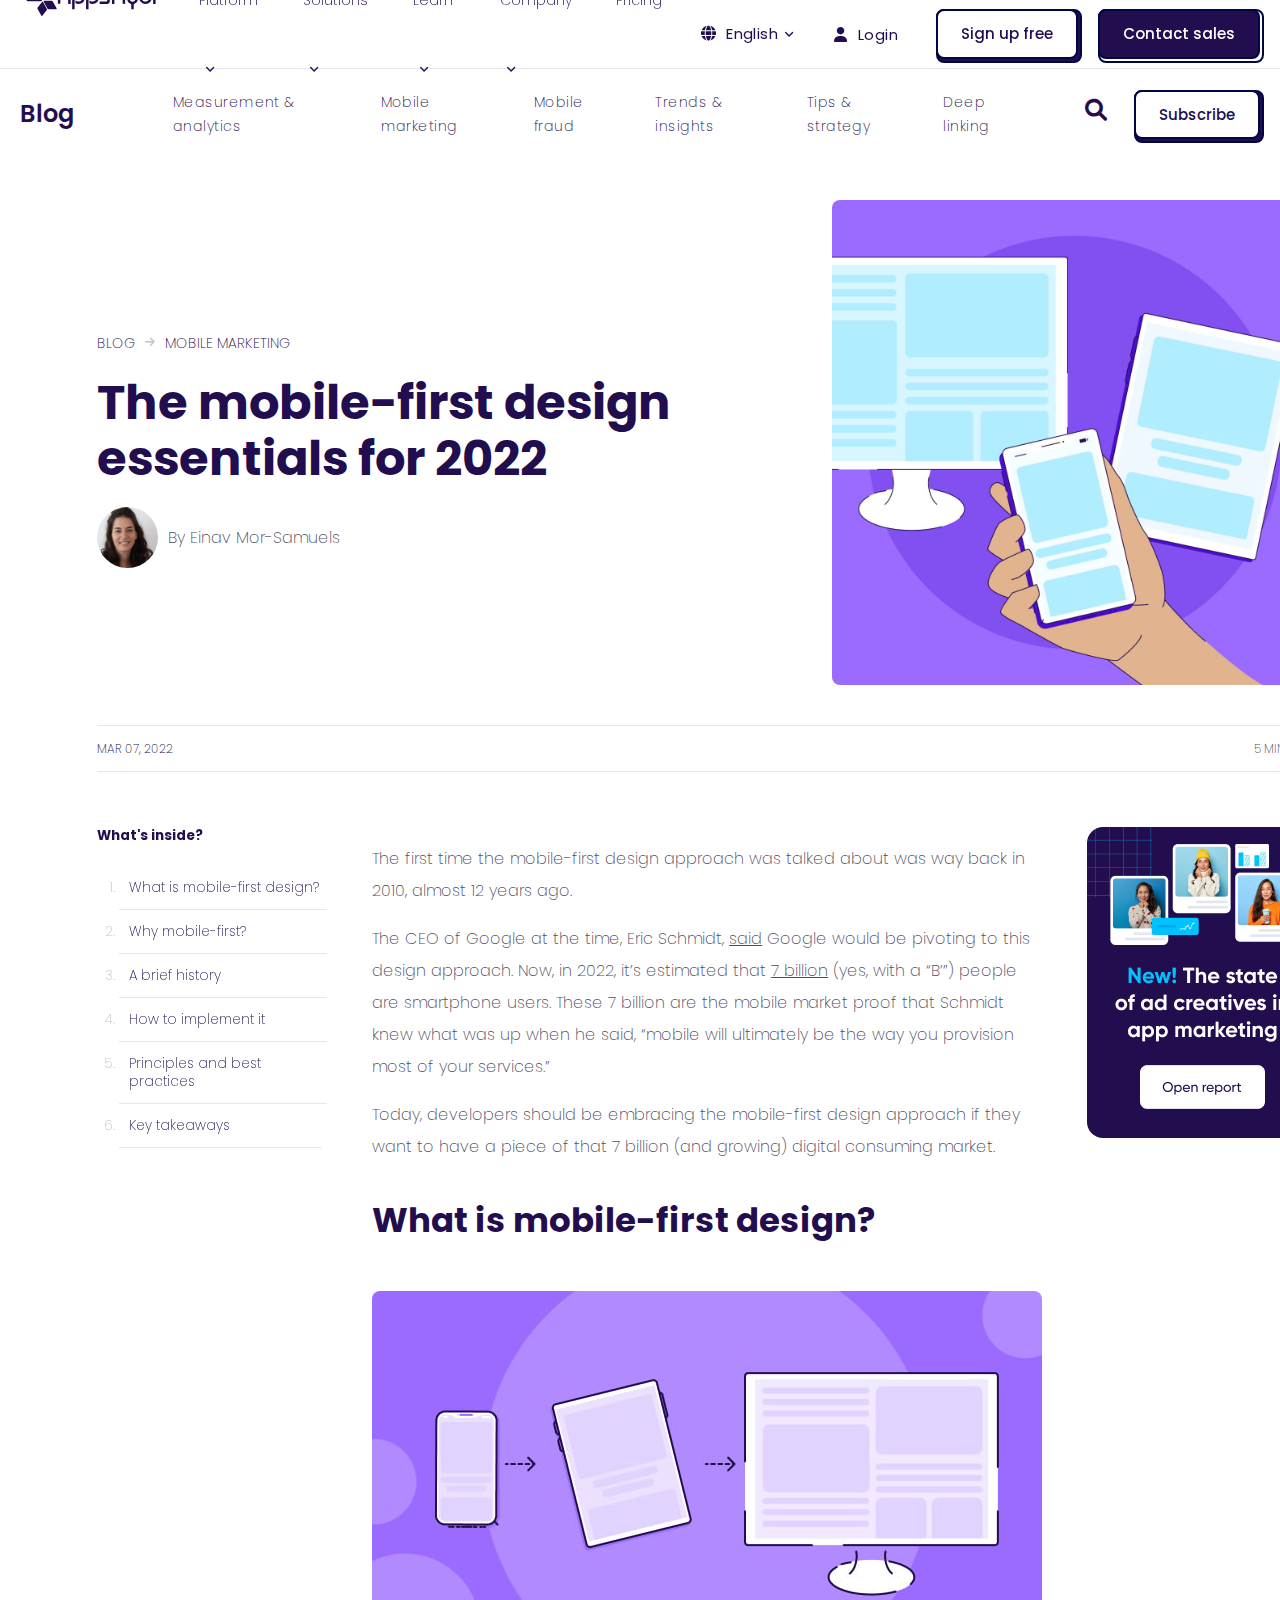
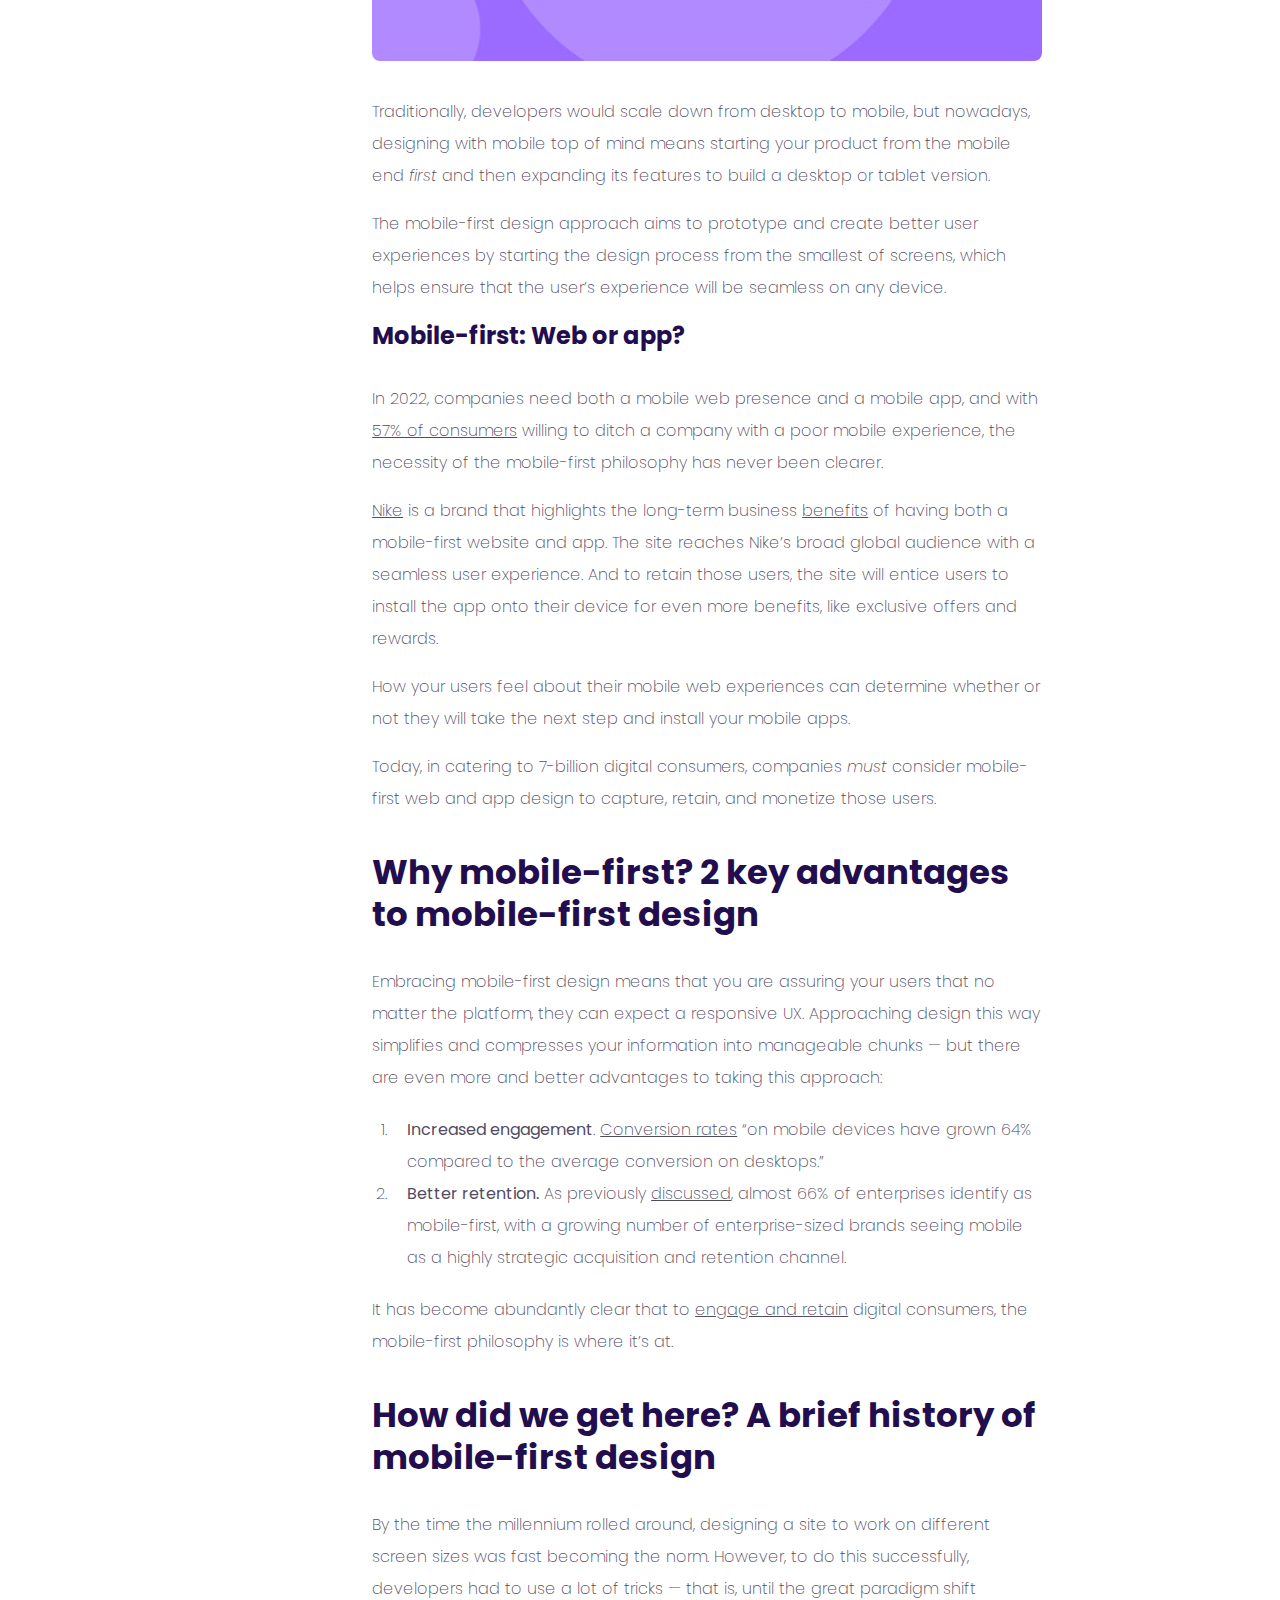
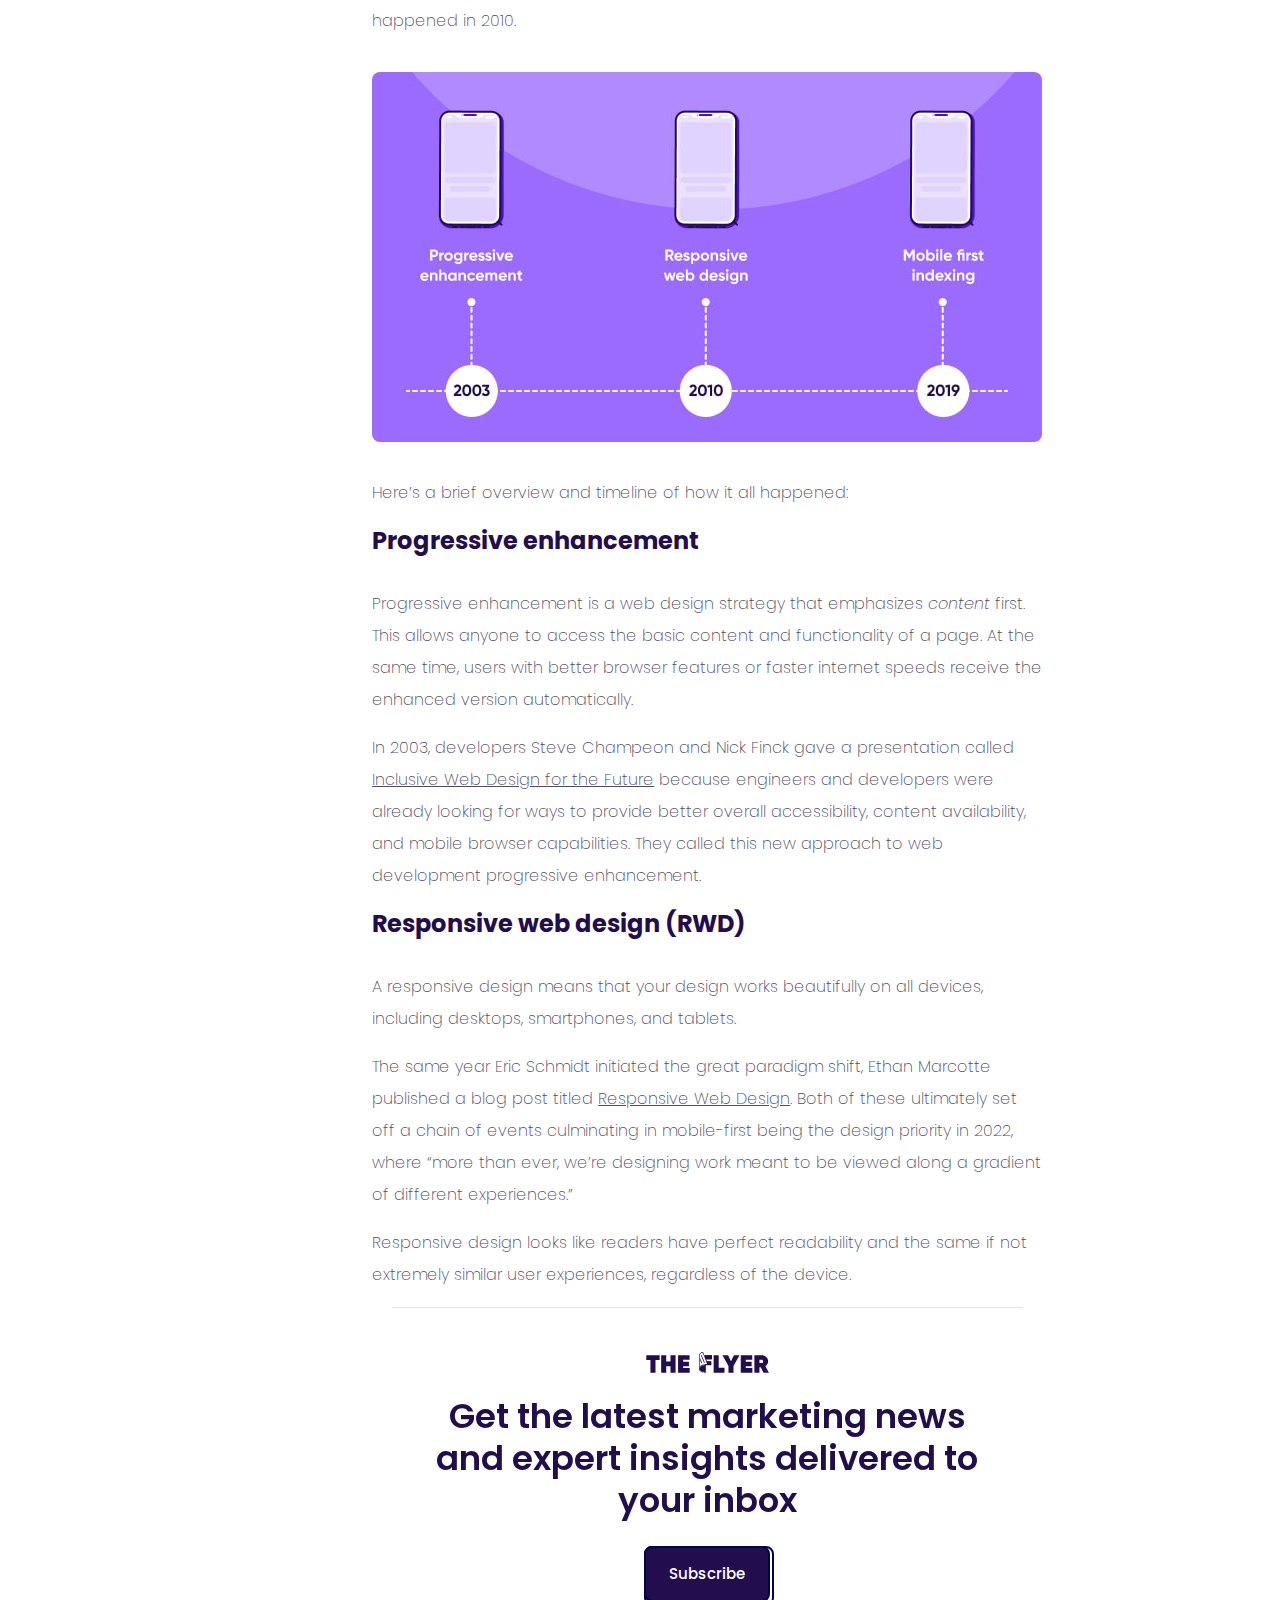
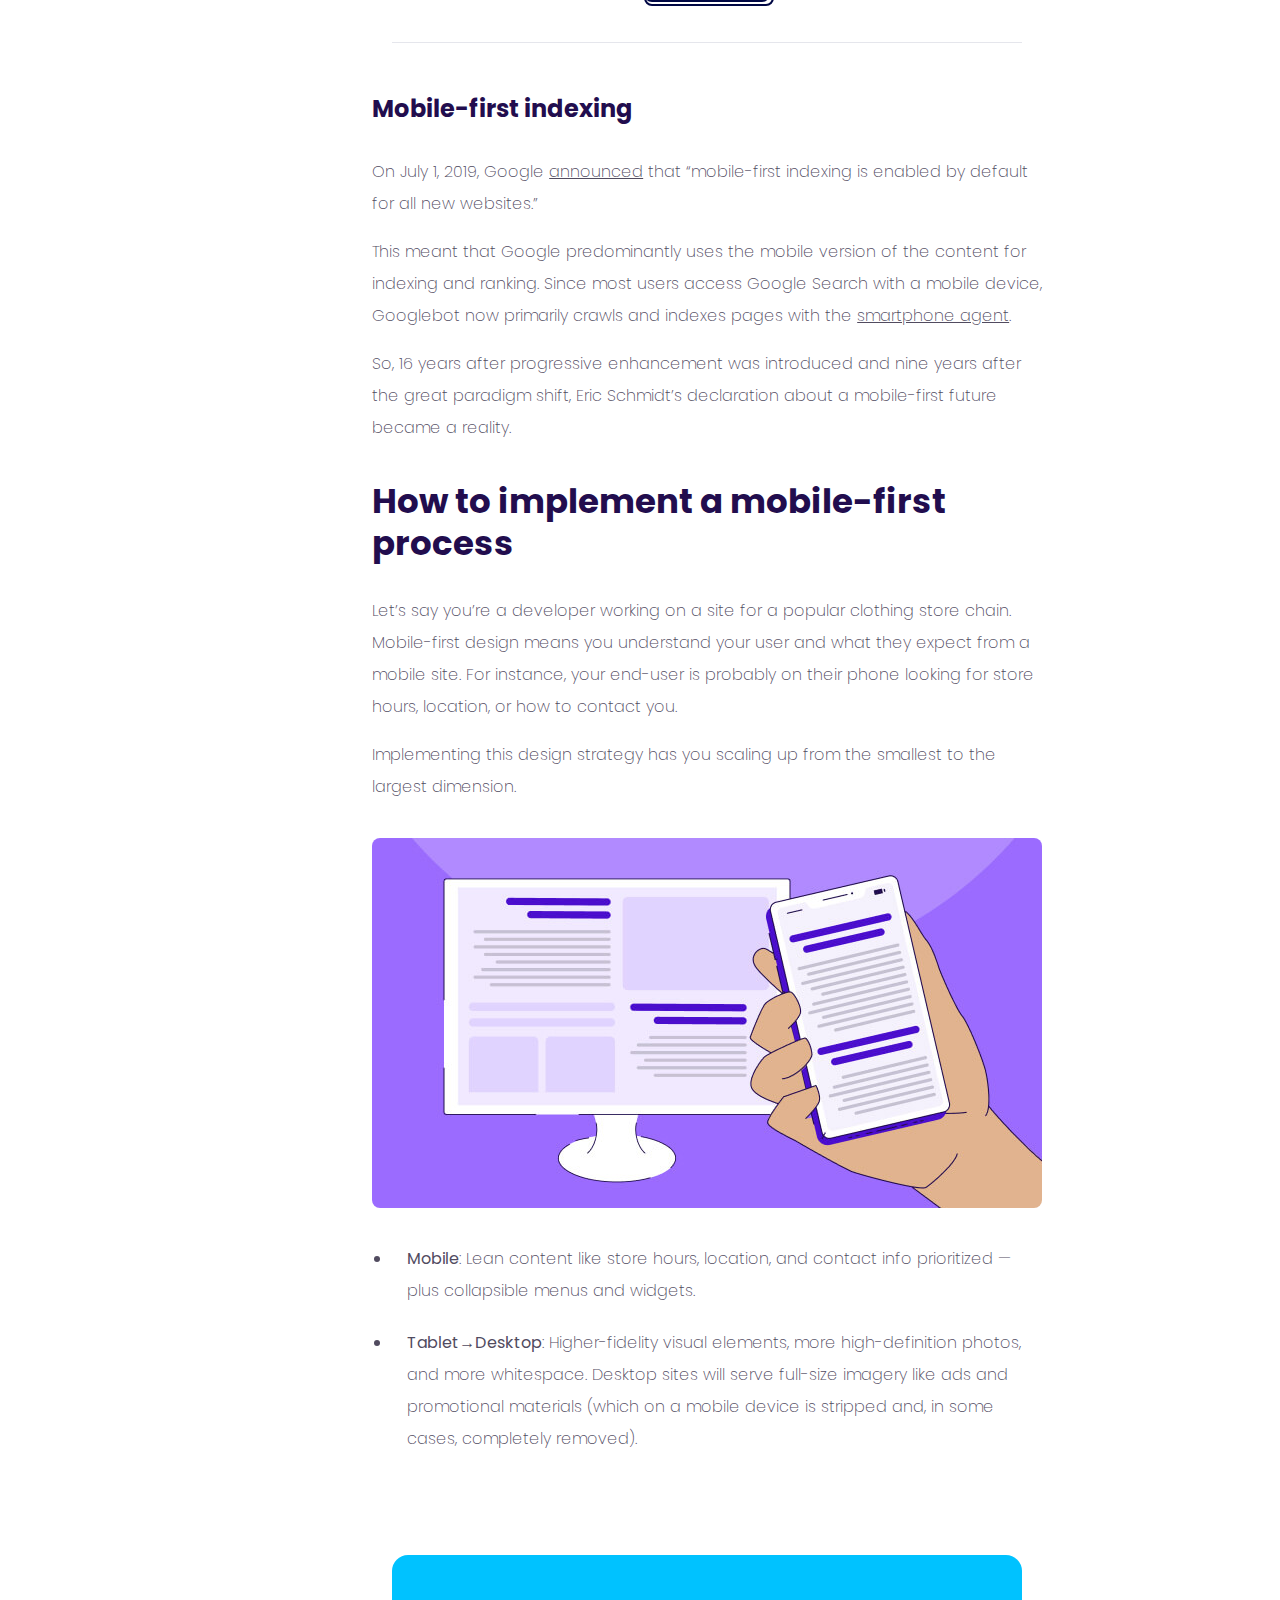
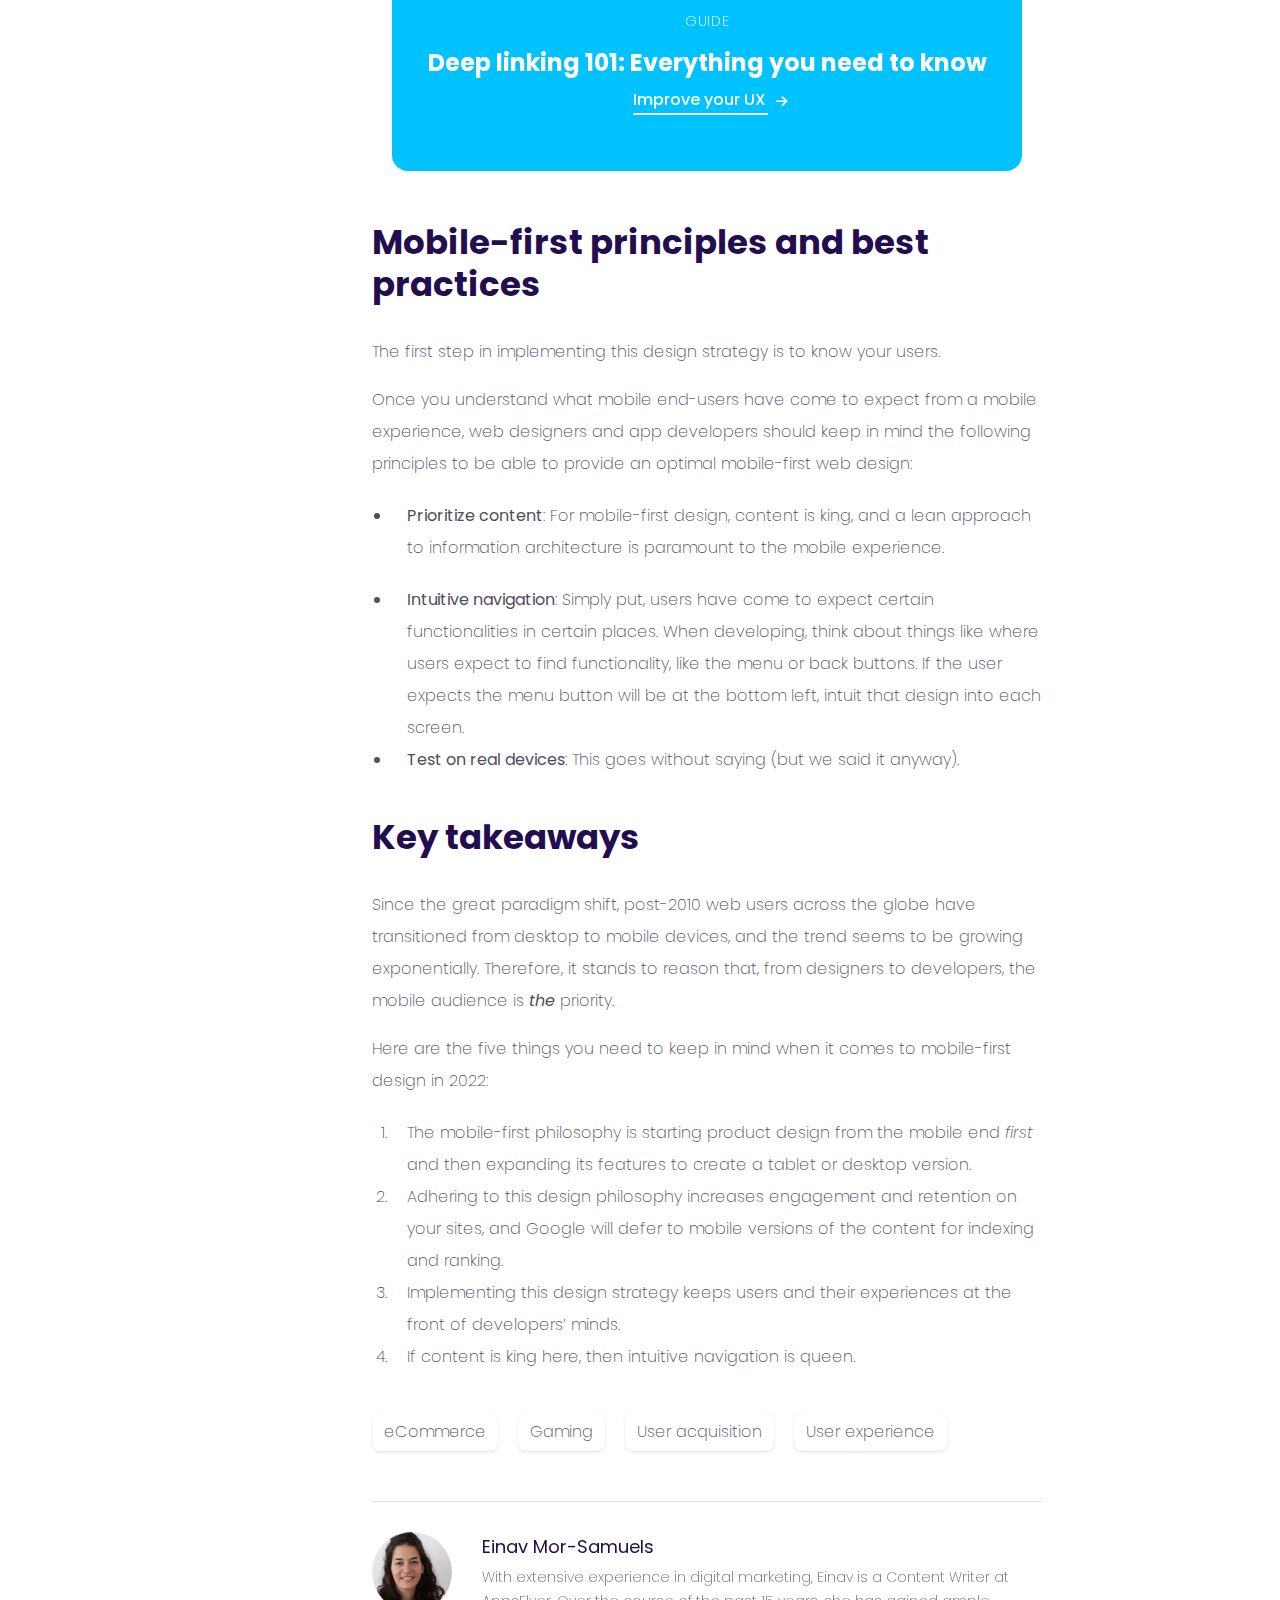
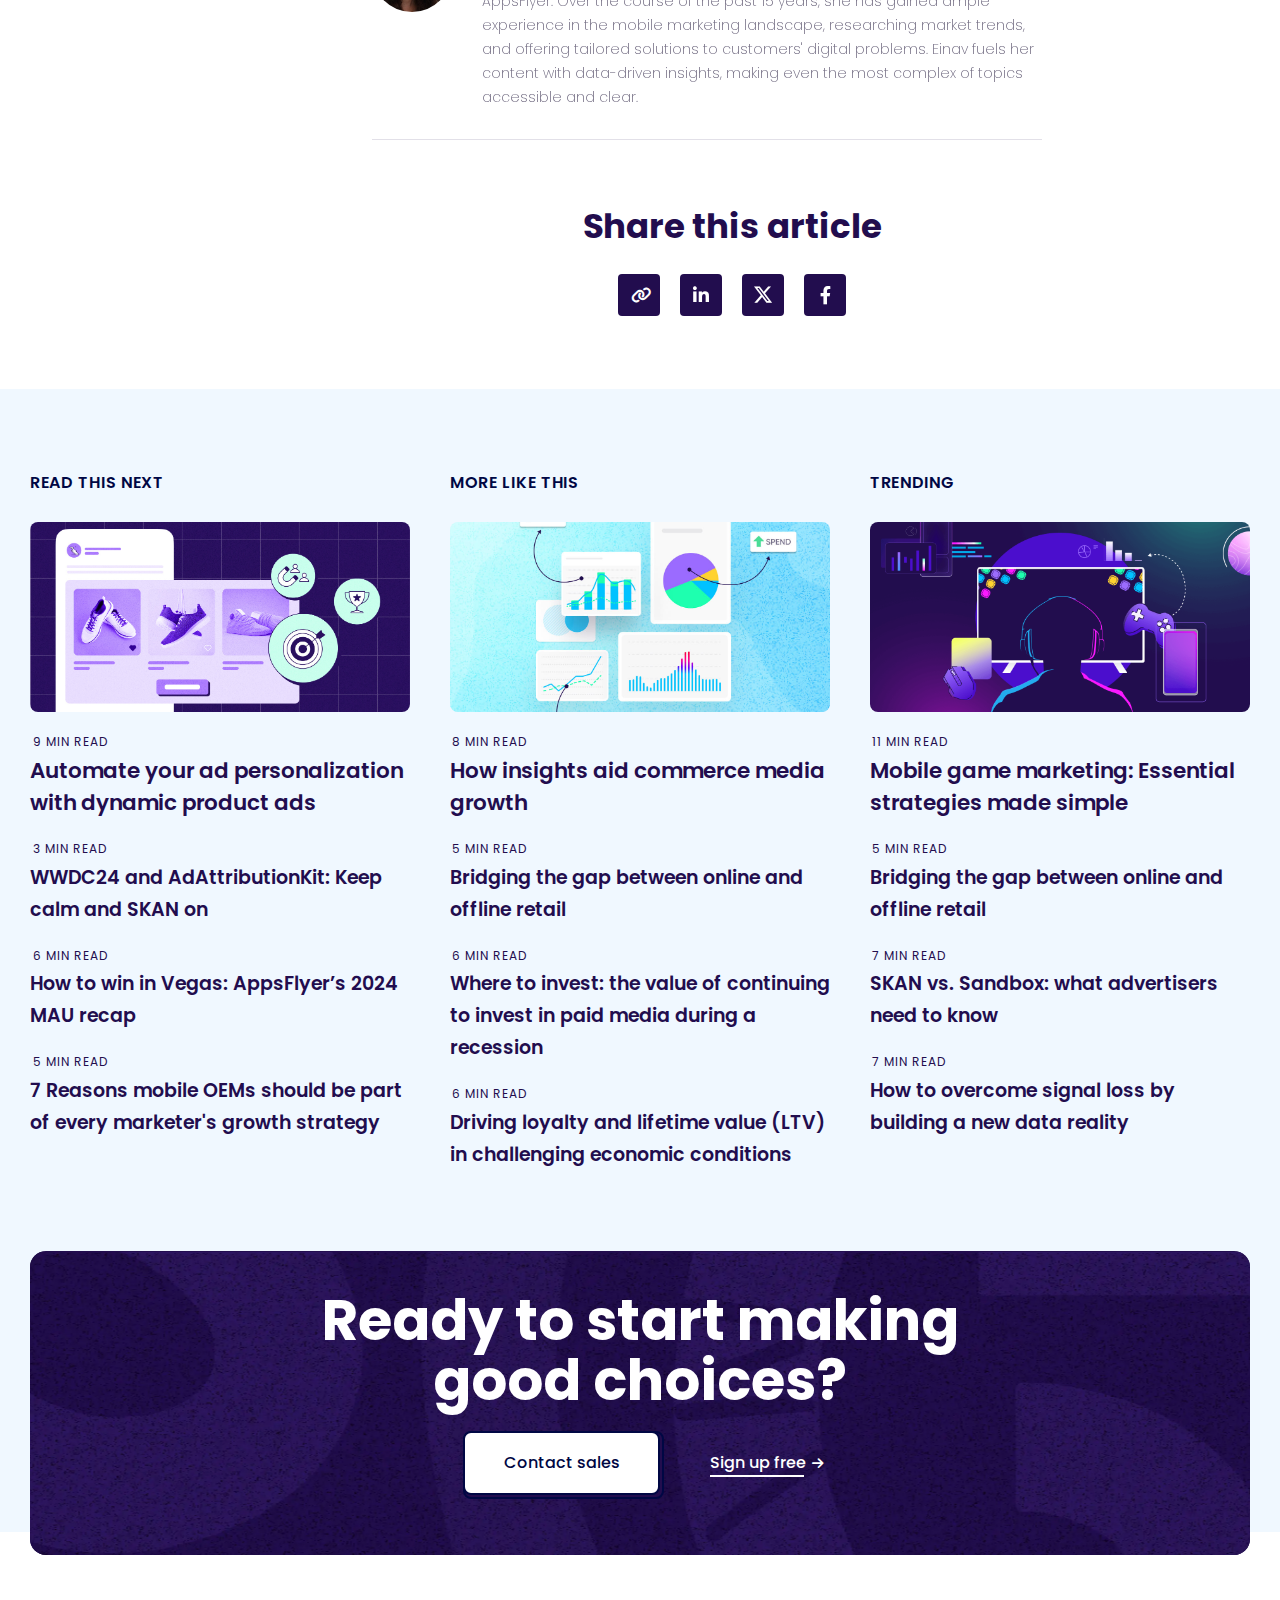
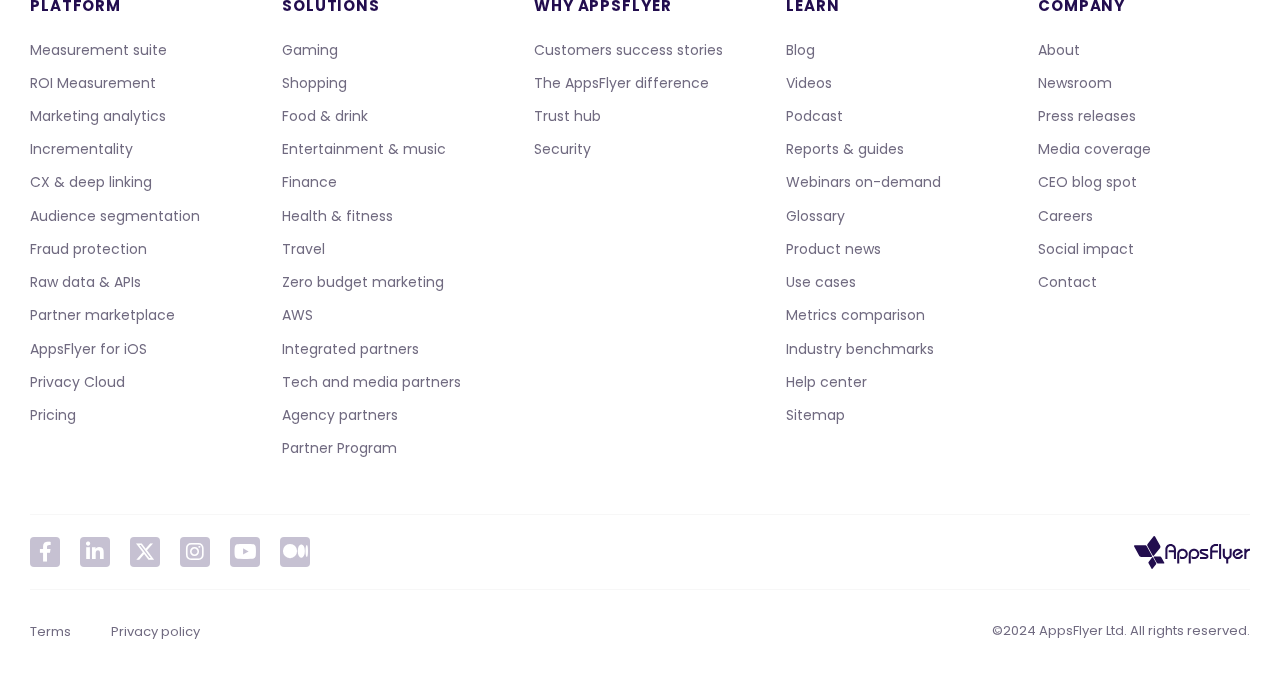
==== index.html @ 30e9b0db "First commit" ====
<!DOCTYPE html>
<html lang="en">
<head>
    <meta charset="UTF-8">
    <meta name="viewport" content="width=device-width, initial-scale=1.0">
    <link rel="stylesheet" href="main.css">
    <link rel="stylesheet" href="/font/fontawesome-free-6.6.0-web/fontawesome-free-6.6.0-web/css/all.min.css">
    <link rel="icon" href="/image/favicon.svg" sizes="32x32">
    <title>The state of mobile-first design in 2022 | AppsFlyer</title>
    <link rel="stylesheet" href="https://fonts.googleapis.com/css2?family=Poppins%3Aital%2Cwght%400%2C400%3B0%2C600&display=swap">
    <link rel="stylesheet" href="https://fonts.googleapis.com/css2?family=Source+Sans+Pro%3Aital%2Cwght%400%2C400%3B0%2C600%3B0%2C700&display=swap">
    <link rel="stylesheet" href="https://fonts.googleapis.com/css2?family=Nunito%3Aital%2Cwght%400%2C400%3B0%2C800&display=swap">
    <link rel="stylesheet" href="https://cdnjs.cloudflare.com/ajax/libs/font-awesome/6.0.0-beta3/css/all.min.css">
</head>
<body>
    <nav id="nav-m" class="nav-height nav_df nav-size nav-main nav-main_pfi nav_row-start nav_aitems-center z-index_777">
        <div class="nav_df nav-size">
            <a class="nav-logo nav_aitems-center flex_jc-sb" href="https://www.appsflyer.com"><img src="/image/logo.svg" alt="Logo"></a>
            <div class="nav_df nav-size">
                <ul id="nav-list" class="nav-navbar nav_df nav-size nav-main_pr flex_fd-row mr-auto lstyle-none">
                    <li id="nav-btn" class="parent nav_df nav-main_pr">
                        <a class="nav-menu curs-pointer">Platform</a>
                        <div id="nav-link" class=" child menuitmes nav_disp-none nav-main_pfi fd-column oflow-hidden">
                            <div class="nav-subnav nav-main_pr flex_jc-sb nav_aitems-stretch flex_fw-wrap mr-auto ml-auto">
                                <div class="nav_df">
                                    <div class="nav_df flex_fd-row flex_fw-wrap flex_jc-sb snav-menu">
                                        <div class="nav-main_pr fd-column flex-fill pad-value nav-size z-ind_2">
                                            <span class="padg-bot_10 nav_db font-menutitle">Measure</span>
                                            <ul class="nav_df nav-main_pr fd-column font-menulist">
                                                <li class="nav_df nav-main_pr padg-bot_10 padg-top_10">
                                                    <a class="padg-unset linehei-20" href="https://www.appsflyer.com/products/measurement/">
                                                        <b class="nav_db padg-bot_5 fw-500">Measurement suite</b>
                                                        <span class="nav_db font-menutext">Measure every action on mobile, web and CTV</span>
                                                    </a>
                                                </li>
                                                <li class="nav_df nav-main_pr padg-bot_10 padg-top_10">
                                                    <a class="padg-unset linehei-20" href="https://www.appsflyer.com/products/roi-measurement">
                                                        <b class="nav_db padg-bot_5 fw-500">ROI measurement</b>
                                                        <span class="nav_db font-menutext">Understand your true mobile marketing ROI</span>
                                                    </a>
                                                </li>
                                                <li class="nav_df nav-main_pr padg-bot_10 padg-top_10">
                                                    <a class="padg-unset linehei-20" href="https://www.appsflyer.com/products/creative-optimization/">
                                                        <b class="nav_db padg-bot_5 fw-500">Creative Optimization</b>
                                                        <span class="nav_db font-menutext">Unlock creative performance with the power of AI</span>
                                                    </a>
                                                </li>
                                            </ul>
                                        </div>
                                        <div class="nav-main_pr fd-column flex-fill pad-value nav-size z-ind_2">
                                            <span class="padg-bot_10 nav_db font-menutitle">Analyze</span>
                                            <ul class="nav_df nav-main_pr fd-column font-menulist">
                                                <li class="nav_df nav-main_pr padg-bot_10 padg-top_10">
                                                    <a class="padg-unset linehei-20" href="https://www.appsflyer.com/products/marketing-analytics/">
                                                        <b class="nav_db padg-bot_5 fw-500">Marketing analytics</b>
                                                        <span class="nav_db font-menutext">Turn insights on campaign performance into action</span>
                                                    </a>
                                                </li>
                                                <li class="nav_df nav-main_pr padg-bot_10 padg-top_10">
                                                    <a class="padg-unset linehei-20" href="https://www.appsflyer.com/products/incrementality/">
                                                        <b class="nav_db padg-bot_5 fw-500">Incrementality</b>
                                                        <span class="nav_db font-menutext">Prove the real value of your marketing campaigns</span>
                                                    </a>
                                                </li>
                                            </ul>
                                        </div>
                                        <div class="nav-main_pr fd-column flex-fill pad-value nav-size z-ind_2">
                                            <span class="padg-bot_10 nav_db font-menutitle">Engage</span>
                                            <ul class="nav_df nav-main_pr fd-column font-menulist">
                                                <li class="nav_df nav-main_pr padg-bot_10 padg-top_10">
                                                    <a class="padg-unset linehei-20" href="https://www.appsflyer.com/products/customer-experience-deep-linking/">
                                                        <b class="nav_db padg-bot_5 fw-500">CX & deep linking</b>
                                                        <span class="nav_db font-menutext">Boost revenue with exceptional customer experience</span>
                                                    </a>
                                                </li>
                                                <li class="nav_df nav-main_pr padg-bot_10 padg-top_10">
                                                    <a class="padg-unset linehei-20" href="https://www.appsflyer.com/products/audiences/">
                                                        <b class="nav_db padg-bot_5 fw-500">Audience segmentation</b>
                                                        <span class="nav_db font-menutext">Create meaningful conversations with your customers</span>
                                                    </a>
                                                </li>
                                            </ul>
                                        </div>
                                        <div class="nav-main_pr fd-column flex-fill pad-value nav-size z-ind_2">
                                            <span class="padg-bot_10 nav_db font-menutitle">Protect</span>
                                            <ul class="nav_df nav-main_pr fd-column font-menulist">
                                                <li class="nav_df nav-main_pr padg-bot_10 padg-top_10">
                                                    <a class="padg-unset linehei-20" href="https://www.appsflyer.com/products/fraud-protection/">
                                                        <b class="nav_db padg-bot_5 fw-500">Fraud protection</b>
                                                        <span class="nav_db font-menutext">Protect your marketing budget from mobile ad fraud</span>
                                                    </a>
                                                </li>
                                            </ul>
                                        </div>
                                        <div class="nav-main_pr fd-column flex-fill pad-value nav-size z-ind_2">
                                            <span class="padg-bot_10 nav_db font-menutitle">Collaborate</span>
                                            <ul class="nav_df nav-main_pr fd-column font-menulist">
                                                <li class="nav_df nav-main_pr padg-bot_10 padg-top_10">
                                                    <a class="padg-unset linehei-20" href="https://www.appsflyer.com/products/privacy-cloud/">
                                                        <b class="nav_db padg-bot_5 fw-500">Privacy Cloud</b>
                                                        <span class="nav_db font-menutext">Collaborate with your partners in a privacy-centric way</span>
                                                    </a>
                                                </li>
                                                <li class="nav_df nav-main_pr padg-bot_10 padg-top_10">
                                                    <a class="padg-unset linehei-20" href="https://www.appsflyer.com/products/data-collaboration/">
                                                        <b class="nav_db padg-bot_5 fw-500">AppsFlyer Data Collaboration Platform</b>
                                                        <span class="nav_db font-menutext">First-party data monetization that fuels retail media growth</span>
                                                    </a>
                                                </li>
                                                <li class="nav_df nav-main_pr padg-bot_10 padg-top_10">
                                                    <a class="padg-unset linehei-20" href="https://www.appsflyer.com/products/integrations/">
                                                        <b class="nav_db padg-bot_5 fw-500">Partner marketplace</b>
                                                        <span class="nav_db font-menutext">Connect to over 10,000 tech and media partners</span>
                                                    </a>
                                                </li>
                                            </ul>
                                        </div>
                                    </div>
                                </div>
                                <div class="links nav_df flex_fw-wrap ml-0 mr-0 nav-size font-menulist">
                                    <ul class="nav_df nav-main_pr nav_aitems-center flex_fd-row flex-fill m-width-100 nav-size padg-bot_25 padg-top_20">
                                        <li class="nav_df nav-main_pr padg-r_40">
                                            <a class="nav-main_pr nav_aitems-center padg_10-0-imp s-links fw-500 arrow-btn" href="https://www.appsflyer.com/interactive-product-tours/">Interactive product tours</a>
                                        </li>
                                        <li class="nav_df nav-main_pr padg-r_40">
                                            <a class="nav-main_pr nav_aitems-center padg_10-0-imp s-links fw-500 arrow-btn" href="https://www.appsflyer.com/solutions/ios/">IOS 14+ Solutions</a>
                                        </li>
                                        <li class="nav_df nav-main_pr padg-r_40">
                                            <a class="nav-main_pr nav_aitems-center padg_10-0-imp s-links fw-500 arrow-btn" href="https://www.appsflyer.com/products/apis/">Data feeds & APIs</a>
                                        </li>
                                    </ul>
                                </div>
                            </div>
                        </div>
                    </li>
                    <li id="nav-btn" class="parent nav_df nav-main_pr">
                        <a class="nav-menu curs-pointer">Solutions</a>
                        <div id="nav-link" class="child menuitmes nav_disp-none nav-main_pfi fd-column oflow-hidden">
                            <div class="nav-subnav nav-main_pr flex_jc-sb nav_aitems-stretch flex_fw-wrap mr-auto ml-auto">
                                <div class="nav_df">
                                    <div class="nav_df flex_fd-row flex_fw-wrap flex_jc-sb snav-menu">
                                        <div class="nav-main_pr fd-column flex-fill pad-value nav-size z-ind_2">
                                            <span class="padg-bot_10 nav_db font-menutitle">Team</span>
                                            <ul class="nav_df nav-main_pr fd-column font-menulist">
                                                <li class="nav_df nav-main_pr padg-bot_5 padg-top_5">
                                                    <a class="padg-unset linehei-20" href="https://www.appsflyer.com/solutions/marketing/">
                                                        <span class="nav_db padg-bot_5">Marketing</span>
                                                    </a>
                                                </li>
                                                <li class="nav_df nav-main_pr padg-bot_5 padg-top_5">
                                                    <a class="padg-unset linehei-20" href="https://www.appsflyer.com/solutions/product/">
                                                        <span class="nav_db padg-bot_5">Product</span>
                                                    </a>
                                                </li>
                                                <li class="nav_df nav-main_pr padg-bot_5 padg-top_5">
                                                    <a class="padg-unset linehei-20" href="https://www.appsflyer.com/solutions/data-analytics/">
                                                        <span class="nav_db padg-bot_5">Data & Analytics</span>
                                                    </a>
                                                </li>
                                                <li class="nav_df nav-main_pr padg-bot_5 padg-top_5">
                                                    <a class="padg-unset linehei-20" href="https://www.appsflyer.com/solutions/research-and-development/">
                                                        <span class="nav_db padg-bot_5">R&D</span>
                                                    </a>
                                                </li>
                                            </ul>
                                        </div>
                                        <div class="nav-main_pr fd-column flex-fill pad-value nav-size z-ind_2">
                                            <span class="padg-bot_10 nav_db font-menutitle">Goal</span>
                                            <ul class="nav_df nav-main_pr fd-column font-menulist">
                                                <li class="nav_df nav-main_pr padg-bot_5 padg-top_5">
                                                    <a class="padg-unset linehei-20" href="https://www.appsflyer.com/regain-ios-visibility-v1/">
                                                        <span class="nav_db padg-bot_5">Regain iOS visibility</span>
                                                    </a>
                                                </li>
                                                <li class="nav_df nav-main_pr padg-bot_5 padg-top_5">
                                                    <a class="padg-unset linehei-20" href="https://www.appsflyer.com/solutions/kickstart-app-growth/">
                                                        <span class="nav_db padg-bot_5">Kickstart app growth</span>
                                                    </a>
                                                </li>
                                                <li class="nav_df nav-main_pr padg-bot_5 padg-top_5">
                                                    <a class="padg-unset linehei-20" href="https://www.appsflyer.com/solutions/scale-ua-campaigns/">
                                                        <span class="nav_db padg-bot_5">Scale user acquisition</span>
                                                    </a>
                                                </li>
                                                <li class="nav_df nav-main_pr padg-bot_5 padg-top_5">
                                                    <a class="padg-unset linehei-20" href="https://www.appsflyer.com/solutions/maximize-user-ltv/">
                                                        <span class="nav_db padg-bot_5">Increase engagement & LTV</span>
                                                    </a>
                                                </li>
                                                <li class="nav_df nav-main_pr padg-bot_5 padg-top_5">
                                                    <a class="padg-unset linehei-20" href="https://www.appsflyer.com/solutions/maximize-roas/">
                                                        <span class="nav_db padg-bot_5">Maximize ROAS</span>
                                                    </a>
                                                </li>
                                            </ul>
                                        </div>
                                        <div class="nav-main_pr fd-column flex-fill pad-value nav-size z-ind_2">
                                            <span class="padg-bot_10 nav_db font-menutitle">Industry</span>
                                            <ul class="nav_df nav-main_pr fd-column font-menulist">
                                                <li class="nav_df nav-main_pr padg-bot_5 padg-top_5">
                                                    <a class="padg-unset linehei-20" href="https://www.appsflyer.com/solutions/games/">
                                                        <span class="nav_db padg-bot_5">Gaming</span>
                                                    </a>
                                                </li>
                                                <li class="nav_df nav-main_pr padg-bot_5 padg-top_5">
                                                    <a class="padg-unset linehei-20" href="https://www.appsflyer.com/solutions/shopping/">
                                                        <span class="nav_db padg-bot_5">Shopping</span>
                                                    </a>
                                                </li>
                                                <li class="nav_df nav-main_pr padg-bot_5 padg-top_5">
                                                    <a class="padg-unset linehei-20" href="https://www.appsflyer.com/solutions/finance/">
                                                        <span class="nav_db padg-bot_5">Finance</span>
                                                    </a>
                                                </li>
                                                <li class="nav_df nav-main_pr padg-bot_5 padg-top_5">
                                                    <a class="padg-unset linehei-20" href="https://www.appsflyer.com/solutions/food-drink/">
                                                        <span class="nav_db padg-bot_5">Food & drink</span>
                                                    </a>
                                                </li>
                                                <li class="nav_df nav-main_pr padg-bot_5 padg-top_5">
                                                    <a class="padg-unset linehei-20" href="https://www.appsflyer.com/solutions/health-fitness/">
                                                        <span class="nav_db padg-bot_5">Health & fitness</span>
                                                    </a>
                                                </li>
                                                <li class="nav_df nav-main_pr padg-bot_5 padg-top_5">
                                                    <a class="padg-unset linehei-20" href="https://www.appsflyer.com/solutions/travel/">
                                                        <span class="nav_db padg-bot_5">Travel</span>
                                                    </a>
                                                </li>
                                            </ul>
                                        </div>
                                        <div class="nav-main_pr fd-column flex-fill pad-value nav-size z-ind_2">
                                            <span class="padg-bot_10 nav_db font-menutitle">Platform</span>
                                            <ul class="nav_df nav-main_pr fd-column font-menulist">
                                                <li class="nav_df nav-main_pr padg-bot_5 padg-top_5">
                                                    <a class="padg-unset linehei-20" href="https://www.appsflyer.com/solutions/ios/">
                                                        <span class="nav_db padg-bot_5">iOS</span>
                                                    </a>
                                                </li>
                                                <li class="nav_df nav-main_pr padg-bot_5 padg-top_5">
                                                    <a class="padg-unset linehei-20" href="https://www.appsflyer.com/solutions/android/">
                                                        <span class="nav_db padg-bot_5">Android</span>
                                                    </a>
                                                </li>
                                                <li class="nav_df nav-main_pr padg-bot_5 padg-top_5">
                                                    <a class="padg-unset linehei-20" href="https://www.appsflyer.com/solutions/pc-console-measurement/">
                                                        <span class="nav_db padg-bot_5">PC & console</span>
                                                    </a>
                                                </li>
                                                <li class="nav_df nav-main_pr padg-bot_5 padg-top_5">
                                                    <a class="padg-unset linehei-20" href="https://www.appsflyer.com/solutions/ctv-ott/">
                                                        <span class="nav_db padg-bot_5">CTV & OTT</span>
                                                    </a>
                                                </li>
                                                <li class="nav_df nav-main_pr padg-bot_5 padg-top_5">
                                                    <a class="padg-unset linehei-20" href="https://www.appsflyer.com/solutions/web-measurement/">
                                                        <span class="nav_db padg-bot_5">Web</span>
                                                    </a>
                                                </li>
                                                <li class="nav_df nav-main_pr padg-bot_5 padg-top_5">
                                                    <a class="padg-unset linehei-20" href="https://www.appsflyer.com/solutions/mobile-measurement/">
                                                        <span class="nav_db padg-bot_5">Mobile</span>
                                                    </a>
                                                </li>
                                                <li class="nav_df nav-main_pr padg-bot_5 padg-top_5">
                                                    <a class="padg-unset linehei-20" href="https://www.appsflyer.com/solutions/web3/">
                                                        <span class="nav_db padg-bot_5">Web3</span>
                                                    </a>
                                                </li>
                                            </ul>
                                        </div>
                                        <div class="nav-main_pr fd-column flex-fill pad-value nav-size z-ind_2">
                                            <span class="padg-bot_10 nav_db font-menutitle">Partnerships</span>
                                            <ul class="nav_df nav-main_pr fd-column font-menulist">
                                                <li class="nav_df nav-main_pr padg-bot_5 padg-top_5">
                                                    <a class="padg-unset linehei-20" href="https://www.appsflyer.com/solutions/partners/">
                                                        <span class="nav_db padg-bot_5">Tech and media partners</span>
                                                    </a>
                                                </li>
                                                <li class="nav_df nav-main_pr padg-bot_5 padg-top_5">
                                                    <a class="padg-unset linehei-20" href="https://www.appsflyer.com/solutions/agencies/">
                                                        <span class="nav_db padg-bot_5">Agency partners</span>
                                                    </a>
                                                </li>
                                                <li class="nav_df nav-main_pr padg-bot_5 padg-top_5">
                                                    <a class="padg-unset linehei-20" href="https://www.appsflyer.com/solutions/partner-program/">
                                                        <span class="nav_db padg-bot_5">Partner Program</span>
                                                    </a>
                                                </li>
                                            </ul>
                                        </div>
                                    </div>
                                </div>
                                <div class="links nav_df flex_fw-wrap ml-0 mr-0 nav-size font-menulist">
                                    <ul class="nav_df nav-main_pr nav_aitems-center flex_fd-row flex-fill m-width-100 nav-size padg-bot_25 padg-top_20">
                                        <li class="nav_df nav-main_pr padg-r_40">
                                            <a class="nav-main_pr nav_aitems-center padg_10-0-imp s-links fw-500 arrow-btn" href="https://www.appsflyer.com/interactive-product-tours/">Interactive product tours</a>
                                        </li>
                                        <li class="nav_df nav-main_pr padg-r_40">
                                            <a class="nav-main_pr nav_aitems-center padg_10-0-imp s-links fw-500 arrow-btn" href="https://www.appsflyer.com/customers/">Customer stories</a>
                                        </li>
                                        <li class="nav_df nav-main_pr padg-r_40">
                                            <a class="nav-main_pr nav_aitems-center padg_10-0-imp s-links fw-500 arrow-btn" href="https://www.appsflyer.com/appsflyer-advantage/">The AppsFlyer difference</a>
                                        </li>
                                    </ul>
                                </div>
                            </div>
                        </div>
                    </li>
                    <li id="nav-btn" class="parent nav_df nav-main_pr">
                        <a class="nav-menu curs-pointer">Learn</a>
                        <div id="nav-link" class="child menuitmes nav_disp-none nav-main_pfi fd-column oflow-hidden">
                            <div class="nav-subnav nav-main_pr flex_jc-sb nav_aitems-stretch flex_fw-wrap mr-auto ml-auto">
                                <div class="nav_df flex_fw-wrap">
                                    <div class="nav_df nav-main_pr fd-column flex_gr-shr-basic-0 pad-mwidth-270 font-menulist z-ind_2">
                                        <span class="snav-title mb-10">Resources</span>
                                        <p class="mb-20 mt-0 color-text">
                                            Stay informed with industry insights, the latest trends, original content, and all things AppsFlyer
                                        </p>
                                    </div>
                                    <div class="nav_df flex_fd-row flex_fw-wrap flex_jc-sb snav-menu nav-main_pr flex-fill font-menulist pad-mwidth-715">
                                        <div class="nav-main_pr fd-column flex-fill pad-value nav-size z-ind_2">
                                            <span class="padg-bot_10 nav_db font-menutitle">Ecosystem</span>
                                            <ul class="nav_df nav-main_pr fd-column font-menulist">
                                                <li class="nav_df nav-main_pr padg-bot_5 padg-top_5">
                                                    <a class="padg-unset linehei-20" href="https://www.appsflyer.com/blog/">
                                                        <span class="nav_db padg-bot_5 text-hov">Blog</span>
                                                    </a>
                                                </li>
                                                <li class="nav_df nav-main_pr padg-bot_5 padg-top_5">
                                                    <a class="padg-unset linehei-20" href="https://www.appsflyer.com/resources/">
                                                        <span class="nav_db padg-bot_5 text-hov">Reports & guides</span>
                                                    </a>
                                                </li>
                                                <li class="nav_df nav-main_pr padg-bot_5 padg-top_5">
                                                    <a class="padg-unset linehei-20" href="https://www.appsflyer.com/events/">
                                                        <span class="nav_db padg-bot_5 text-hov">Events & webinars</span>
                                                    </a>
                                                </li>
                                                <li class="nav_df nav-main_pr padg-bot_5 padg-top_5">
                                                    <a class="padg-unset linehei-20" href="https://www.appsflyer.com/resources/templates/">
                                                        <span class="nav_db padg-bot_5 text-hov">Tools & templates</span>
                                                    </a>
                                                </li>
                                                <li class="nav_df nav-main_pr padg-bot_5 padg-top_5">
                                                    <a class="padg-unset linehei-20" href="https://www.appsflyer.com/benchmarks/">
                                                        <span class="nav_db padg-bot_5 text-hov">Industry benchmarks</span>
                                                    </a>
                                                </li>
                                                <li class="nav_df nav-main_pr padg-bot_5 padg-top_5">
                                                    <a class="padg-unset linehei-20" href="https://www.appsflyer.com/blog/videos/">
                                                        <span class="nav_db padg-bot_5 text-hov">Videos</span>
                                                    </a>
                                                </li>
                                                <li class="nav_df nav-main_pr padg-bot_5 padg-top_5">
                                                    <a class="padg-unset linehei-20" href="https://www.appsflyer.com/blog/podcasts/">
                                                        <span class="nav_db padg-bot_5 text-hov">Podcasts</span>
                                                    </a>
                                                </li>
                                                <li class="nav_df nav-main_pr padg-bot_5 padg-top_5">
                                                    <a class="padg-unset linehei-20" href="https://www.appsflyer.com/glossary/">
                                                        <span class="nav_db padg-bot_5 text-hov">Glossary</span>
                                                    </a>
                                                </li>
                                                <li class="nav_df nav-main_pr padg-bot_5 padg-top_5">
                                                    <a class="padg-unset linehei-20" href="https://www.appsflyer.com/metrics-comparison/">
                                                        <span class="nav_db padg-bot_5 text-hov">Metrics comparison</span>
                                                    </a>
                                                </li>
                                            </ul>
                                        </div>
                                        <div class="nav-main_pr fd-column flex-fill pad-value nav-size z-ind_2">
                                            <span class="padg-bot_10 nav_db font-menutitle">Customers</span>
                                            <ul class="nav_df nav-main_pr fd-column font-menulist">
                                                <li class="nav_df nav-main_pr padg-bot_5 padg-top_5">
                                                    <a class="padg-unset linehei-20" href="https://www.appsflyer.com/customer-success-stories-v1/">
                                                        <span class="nav_db padg-bot_5">Customer stories</span>
                                                    </a>
                                                </li>
                                                <li class="nav_df nav-main_pr padg-bot_5 padg-top_5">
                                                    <a class="padg-unset linehei-20" href="https://www.appsflyer.com/product-news/">
                                                        <span class="nav_db padg-bot_5">Product news</span>
                                                    </a>
                                                </li>
                                                <li class="nav_df nav-main_pr padg-bot_5 padg-top_5">
                                                    <a class="padg-unset linehei-20" href="https://www.appsflyer.com/use-cases/">
                                                        <span class="nav_db padg-bot_5">Use cases</span>
                                                    </a>
                                                </li>
                                                <li class="nav_df nav-main_pr padg-bot_5 padg-top_5">
                                                    <a class="padg-unset linehei-20" href="https://support.appsflyer.com/hc/">
                                                        <span class="nav_db padg-bot_5">Help center</span>
                                                    </a>
                                                </li>
                                                <li class="nav_df nav-main_pr padg-bot_5 padg-top_5">
                                                    <a class="padg-unset linehei-20" href="https://dev.appsflyer.com/">
                                                        <span class="nav_db padg-bot_5">Developer Hub</span>
                                                    </a>
                                                </li>
                                                <li class="nav_df nav-main_pr padg-bot_5 padg-top_5">
                                                    <a class="padg-unset linehei-20" href="https://elevate.appsflyer.com/learn/signin">
                                                        <span class="nav_db padg-bot_5">Learning portal</span>
                                                    </a>
                                                </li>
                                            </ul>
                                        </div>
                                    </div>
                                    <div class="nav-main_pr nav_df flex_gr-shr-basic-0 fd-column pad-mwidth-345 z-ind_2 font-menulist border-theme-left border-theme-color">
                                        <div class="">
                                            <a class="dis_inl-block padg-unset height-145" href="/resources/reports/creative-optimization">
                                                <img src="/image/image-1-1.png" style="border-radius: 8px;">
                                            </a>
                                            <div class="nav_db nav-size font-menulist">
                                                <a class="nav-main_pr nav_aitems-center padg_10-0-imp s-links fw-500 arrow-btn" href="https://www.appsflyer.com/interactive-product-tours/">New data on AI-driven creative</a>
                                            </div>
                                        </div>
                                    </div>
                                </div>
                            </div>
                        </div>
                    </li>
                    <li id="nav-btn" class="parent nav_df nav-main_pr">
                        <a class="nav-menu curs-pointer">Company</a>
                        <div id="nav-link" class="child menuitmes nav_disp-none nav-main_pfi fd-column oflow-hidden">
                            <div class="nav-subnav nav-main_pr flex_jc-sb nav_aitems-stretch flex_fw-wrap mr-auto ml-auto">
                                <div class="nav_df flex_fw-wrap">
                                    <div class="nav_df nav-main_pr fd-column flex_gr-shr-basic-0 pad-mwidth-270 font-menulist z-ind_2">
                                        <span class="snav-title mb-10">Who we are</span>
                                        <p class="mb-20 mt-0 color-text">
                                            Find out more about our history, our team, what we stand for, and why we do what we do
                                        </p>
                                    </div>
                                    <div class="nav_df flex_fd-row flex_fw-wrap flex_jc-sb snav-menu nav-main_pr flex-fill font-menulist pad-mwidth-715">
                                        <div class="nav-main_pr fd-column flex-fill pad-value nav-size z-ind_2">
                                            <ul class="nav_df nav-main_pr fd-column font-menulist">
                                                <li class="nav_df nav-main_pr padg-bot_5 padg-top_5">
                                                    <a class="padg-unset linehei-20" href="https://www.appsflyer.com/company/about/">
                                                        <span class="nav_db padg-bot_5 text-hov">About us</span>
                                                    </a>
                                                </li>
                                                <li class="nav_df nav-main_pr padg-bot_5 padg-top_5">
                                                    <a class="padg-unset linehei-20" href="https://www.appsflyer.com/company/newsroom/">
                                                        <span class="nav_db padg-bot_5 text-hov">Newsroom</span>
                                                    </a>
                                                </li>
                                                <li class="nav_df nav-main_pr padg-bot_5 padg-top_5">
                                                    <a class="padg-unset linehei-20" href="https://www.appsflyer.com/blog/ceo/">
                                                        <span class="nav_db padg-bot_5 text-hov">CEO blog spot</span>
                                                    </a>
                                                </li>
                                                <li class="nav_df nav-main_pr padg-bot_5 padg-top_5">
                                                    <a class="padg-unset linehei-20" href="https://www.appsflyer.com/trust/">
                                                        <span class="nav_db padg-bot_5 text-hov">Trust hub</span>
                                                    </a>
                                                </li>
                                            </ul>
                                        </div>
                                        <div class="nav-main_pr fd-column flex-fill pad-value nav-size z-ind_2">
                                            <ul class="nav_df nav-main_pr fd-column font-menulist">
                                                <li class="nav_df nav-main_pr padg-bot_5 padg-top_5">
                                                    <a class="padg-unset linehei-20" href="https://careers.appsflyer.com/">
                                                        <span class="nav_db padg-bot_5">Careers</span>
                                                    </a>
                                                </li>
                                                <li class="nav_df nav-main_pr padg-bot_5 padg-top_5">
                                                    <a class="padg-unset linehei-20" href="https://www.appsflyer.com/company/social-impact/">
                                                        <span class="nav_db padg-bot_5">Social impact</span>
                                                    </a>
                                                </li>
                                                <li class="nav_df nav-main_pr padg-bot_5 padg-top_5">
                                                    <a class="padg-unset linehei-20" href="https://www.appsflyer.com/company/contact/">
                                                        <span class="nav_db padg-bot_5">Contact</span>
                                                    </a>
                                                </li>
                                            </ul>
                                        </div>
                                    </div>
                                    <div class="nav-main_pr nav_df flex_gr-shr-basic-0 fd-column flex_gr-shr-basic-25 pad-mwidth-345 z-ind_2 font-menulist border-theme-left border-theme-color">
                                        <a class="nav_db font-menutitle" style="padding: 0 0 5px 0; line-height: 28px;">From our CEO</a>
                                        <ul class="nav_df nav-main_pr fd-column font-menulist">
                                            <li class="nav_df nav-main_pr padg-bot_5 padg-top_5">
                                                <a class="padg-unset linehei-20" href="https://www.appsflyer.com/blog/ceo/unbiased-independent-ecosystem-future/">
                                                    <span class="nav_db padg-bot_5">The future of our ecosystem and web</span>
                                                </a>
                                            </li>
                                            <li class="nav_df nav-main_pr padg-bot_5 padg-top_5">
                                                <a class="padg-unset linehei-20" href="https://www.appsflyer.com/blog/ceo/user-privacy-ios-14-idfa/">
                                                    <span class="nav_db padg-bot_5">On privacy and user experience</span>
                                                </a>
                                            </li>
                                            <li class="nav_df nav-main_pr padg-bot_5 padg-top_5">
                                                <a class="padg-unset linehei-20" href="https://www.appsflyer.com/blog/ceo/aggregated-advanced-privacy/">
                                                    <span class="nav_db padg-bot_5">Aggregated advanced privacy</span>
                                                </a>
                                            </li>
                                        </ul>
                                    </div>
                                </div>
                            </div>
                        </div>
                    </li>
                    <li id="nav-btn" class="parent nav_df nav-main_pr">
                        <a class="single-nav" href="https://www.appsflyer.com/pricing/">Pricing</a>
                    </li>
                </ul>
                <div class="nav_df nav_aitems-center flex_fd-row mb-0 mr-0 mt-0 ml-auto">
                    <ul class="lang-box nav_df nav-main_pr flex_fd-row">
                        <li class="menu-lang nav_df nav-main_pr nav_aitems-flexstart fd-column curs-pointer">
                            <span class="lang-list nav_df nav-main_pr nav_aitems-center flex_jc-fs nav-size lang-btn z-index_778 font-menulist fw-400 let-space_0-45">
                                <i class="world-icon font-menulist mr-7"></i>
                                English
                            </span>
                            <ul class="sub-list posi-adso z-ind_init curs-pointer">
                                <li class="nav_df nav_aitems-flexstart nav-main_pr fd-column padg-l_30 padg-r_30 padg-bot_10 padg-top_10 font-menulist fw-400">
                                    <a class="nav_db text-color text-deco_none linehei-20" href="#">Français</a>
                                </li>
                                <li class="nav_df nav_aitems-flexstart nav-main_pr fd-column padg-l_30 padg-r_30 padg-bot_10 padg-top_10 font-menulist fw-400">
                                    <a class="nav_db text-color text-deco_none linehei-20" href="#">日本語</a>
                                </li>
                                <li class="nav_df nav_aitems-flexstart nav-main_pr fd-column padg-l_30 padg-r_30 padg-bot_10 padg-top_10 font-menulist fw-400">
                                    <a class="nav_db text-color text-deco_none linehei-20" href="#">Русский</a>
                                </li>
                                <li class="nav_df nav_aitems-flexstart nav-main_pr fd-column padg-l_30 padg-r_30 padg-bot_10 padg-top_10 font-menulist fw-400">
                                    <a class="nav_db text-color text-deco_none linehei-20" href="#">Español</a>
                                </li>
                                <li class="nav_df nav_aitems-flexstart nav-main_pr fd-column padg-l_30 padg-r_30 padg-bot_10 padg-top_10 font-menulist fw-400">
                                    <a class="nav_db text-color text-deco_none linehei-20" href="#">简体中文</a>
                                </li>
                                <li class="nav_df nav_aitems-flexstart nav-main_pr fd-column padg-l_30 padg-r_30 padg-bot_10 padg-top_10 font-menulist fw-400">
                                    <a class="nav_db text-color text-deco_none linehei-20" href="#">한국어</a>
                                </li>
                                <li class="nav_df nav_aitems-flexstart nav-main_pr fd-column padg-l_30 padg-r_30 padg-bot_10 padg-top_10 font-menulist fw-400">
                                    <a class="nav_db text-color text-deco_none linehei-20" href="#">Deutsch</a>
                                </li>
                                <li class="nav_df nav_aitems-flexstart nav-main_pr fd-column padg-l_30 padg-r_30 padg-bot_10 padg-top_10 font-menulist fw-400">
                                    <a class="nav_db text-color text-deco_none linehei-20" href="#">Portuguese</a>
                                </li>
                                <li class="nav_df nav_aitems-flexstart nav-main_pr fd-column padg-l_30 padg-r_30 padg-bot_10 padg-top_10 font-menulist fw-400">
                                    <a class="nav_db text-color text-deco_none linehei-20" href="#">Tiếng Việt</a>
                                </li>
                            </ul>
                        </li>
                    </ul>
                    <ul class="login-box nav_df nav_aitems-center nav-main_pr flex_fd-row flex_jc-sb snav_fsize-18 fw-400 color-text">
                        <li class="nav_df nav-main_pr flex_fd-row nav_aitems-flexstart font-menulist text-color">
                            <a class="login-btn nav_df nav-main_pr flex_jc-center nav-text-color let-space_0-45" href="https://hq1.appsflyer.com/auth/login">
                                <i class="login-icon mr-7"></i>
                                Login
                            </a>
                        </li>
                        <li class="nav_df nav-main_pr nav_aitems-center fd-column ml-20 font-menulist text-color">
                            <a class="signup-btn nav_db nav-main_pr z-ind_1 talign-center fw-500 text-deco_none text-color verti-ali-mid bord-rad_8 boxshadow-none ouline-none" href="https://www.appsflyer.com/sign-up/">Sign up free</a>
                        </li>
                        <li class="nav_df nav-main_pr nav_aitems-center fd-column ml-20 font-menulist text-color">
                            <a class="btn nav_db nav-main_pr btn-size-sub z-ind_1 font-menulist fw-500 nav-text-color btn-textsub verti-ali-mid btn-bor-color boxshadow-none ouline-none bord-rad_8" href="">Contact sales</a>
                        </li>
                    </ul>
                </div>
            </div>
        </div>
    </nav>
    <nav id="" class="sub-nav nav_df nav-main_pfi nav_aitems-center nav_row-start nav-main nav-size snav-size snav_fsize-18 color-text snav-border .z-index_776">
        <div class="nav_df nav_aitems-center flex_fw-nowrap flex_jc-sb m-width-1440 nav-size">
            <span class="snav_fsize-20 nav-text-color">
                <a class="dis_inl-block nav-text-color snav-blog" href="https://www.appsflyer.com/blog/">Blog</a>
            </span>
            <div class="nav_df nav_aitems-center flex-bs_auto flex_fw-wrap flex_fd-row">
                <div class="fd-column flex_jc-fe height-100">
                    <ul class="nav_df nav-main_pr flex_fd-row ml-80">
                        <li class="nav_df nav-main_pr nav_aitems-flexstart fd-column mr-8">
                            <a class="nav_db nav-main_pr nav-menu fsize-header-14 let-space_0-45 text-color text-deco_none" href="https://www.appsflyer.com/blog/measurement-analytics/">Measurement & analytics</a>
                        </li>
                        <li class="nav_df nav-main_pr nav_aitems-flexstart fd-column mr-8">
                            <a class="nav_db nav-main_pr nav-menu fsize-header-14 let-space_0-45 text-color text-deco_none" href="https://www.appsflyer.com/blog/mobile-marketing/">Mobile marketing</a>
                        </li>
                        <li class="nav_df nav-main_pr nav_aitems-flexstart fd-column mr-8">
                            <a class="nav_db nav-main_pr nav-menu fsize-header-14 let-space_0-45 text-color text-deco_none" href="https://www.appsflyer.com/blog/mobile-fraud/">Mobile fraud</a>
                        </li>
                        <li class="nav_df nav-main_pr nav_aitems-flexstart fd-column mr-8">
                            <a class="nav_db nav-main_pr nav-menu fsize-header-14 let-space_0-45 text-color text-deco_none" href="https://www.appsflyer.com/blog/trends-insights/">Trends & insights</a>
                        </li>
                        <li class="nav_df nav-main_pr nav_aitems-flexstart fd-column mr-8">
                            <a class="nav_db nav-main_pr nav-menu fsize-header-14 let-space_0-45 text-color text-deco_none" href="https://www.appsflyer.com/blog/tips-strategy/">Tips & strategy</a>
                        </li>
                        <li class="nav_df nav-main_pr nav_aitems-flexstart fd-column mr-8">
                            <a class="nav_db nav-main_pr nav-menu fsize-header-14 let-space_0-45 text-color text-deco_none" href="https://www.appsflyer.com/blog/topic/deep-linking/">Deep linking</a>
                        </li>
                    </ul>
                </div>
            </div>
            <div class="nav_df nav_aitems-center flex_jc-fe mt-10 mb-10">
                <ul class="nav_df nav-main_pr flex_fd-row ml-20">
                    <li class="nav_db nav-main_pr nav_aitems-flexstart fd-column mt-auto mr-8 mb-auto ml-8 ">
                        <button class="search-btn nav-main_pr oflow-visible fw-600 linehei_32 text-deco_none textsbar-color curs-pointer ouline-none bord-rad_8">
                            <i class="fa-solid fa-magnifying-glass" style="font-size: 22px; height: 33px; width: 33px; color: #220d4e;"></i>
                        </button>
                    </li>
                    <li class="nav_db nav-main_pr nav_aitems-flexstart fd-column ml-8">
                        <a class="signup-btn nav_db nav-main_pr z-ind_1 talign-center fw-500 text-deco_none text-color verti-ali-mid bord-rad_8 boxshadow-none ouline-none font-menulist" href="#">Subscribe</a>
                    </li>
                </ul>
            </div>
        </div>
        <div class="progress-container">
            <div class="progress-bar"></div>
        </div>
    </nav>    
    <main class="container padg-top_130 snav_fsize-18 color-text">
        <section class="article nav-main_pr padg-bot_40">
            <div class="margin_lr padg_lr-20 m-width-1260 nav-size">
                <div class="nav_df nav_aitems-center flex_fd-row flex_fw-wrap flex_jc-sb snav-menu padg-top_60" style="width: 1260px;">
                    <div class="nav_df nav-main_pr nav-list flex_gr-shr-basic-50 m-width-50 padg-top_20 padg-r_20 padg-l_20 nav-size">
                        <ul class="nav_df flex_fw-wrap flex_jc-fs nav-size">
                            <li class="crumbs nav-main_pr mb-5 mr-10 mt-5 ml-0 fsize-header-14 text-uppercase list-style-none">
                                <a class="dis_inl-block nav-text-color" href="https://www.appsflyer.com/blog/">Blog</a>
                            </li>
                            <li class="nav-main_pr mb-5 mr-10 mt-5 ml-0 fsize-header-14 text-uppercase list-style-none">
                                <a class="dis_inl-block nav-text-color" href="https://www.appsflyer.com/blog/mobile-marketing/">Mobile marketing</a>
                            </li>
                        </ul>
                        <h1 class="padg-top_15 padg-bot_15 mt-0 mb-5 article-title text-color">The mobile-first design essentials for 2022</h1>
                        <span class="nav_df nav_aitems-center author-size">
                            <figure class="author-box nav-main_pr mr-10 ml-0 mt-0 mb-0">
                                <img class="aut-image" src="/image/author.jpeg" alt="author">
                            </figure>
                            By Einav Mor-Samuels
                        </span>
                    </div>
                    <div class="nav_df nav-main_pr nav_aitems-center flex_jc-center img-box nav-size padg-bot_0 padg-top_10 padg-l_20 padg-r_20">
                        <figure class="nav-main_pr oflow-hidden margin-0">
                            <img class="header-img" src="/image/mobile-first-deisgn-featured-square-1.jpg" alt="">
                        </figure>
                    </div>
                    <aside class="nav-main_pr flex_gr-shr-basic-100 mb-15 mt-40 padg-r_20 padg-l_20 m-width-100 nav-size">
                        <ul class="nav_df flex_jc-fs padg-bot_2-5 padg-top_2-5 border-timeline">
                            <li class="nav_df mb-10 mt-10 fsize-timeline text-color list-style-none">
                                <span>Mar 07, 2022</span>
                            </li>
                            <li class="nav_db padg-l_0 mb-10 mt-10 mr-0 ml-auto fsize-timeline">5 min read</li>
                        </ul>
                    </aside>
                </div>
                <div class="body-article nav_df nav-main_pr flex_jc-fs padg-r_0 padg-l_0 padg-top_40">
                    <aside class="index nav-main_pr padg-r_0 padg-l_0 padg-bot_50 width-230 text-color">
                        <div class="posi-sticky top-147">
                            <nav class="">
                                <h6 class="mt-0 mb-20 fsize-header-13_5 linehei_18-5">What's inside?</h6>
                                <div class="nav_df nav-main_pr fd-column z-ind_1 fsize-header-13_5">
                                    <div class="posi-sticky mb-0 padg-bot_0 width-230 top-100 oflow-y_auto bord-rad_8">
                                        <ol class="nav-main_pr fd-column padg-l_22 lstyle-decimal">
                                            <li class="side-bar nav-main_pr margin-0 padg-bot_5 padg-top_5 padg-l_5 padg-r_0 linehei_18 textsbar-color">
                                                <a href="#title-content-1" class="nav_df fd-column padg-l_5 padg-top_8 padg-bot_8 nav-text-color">What is mobile-first design?</a>
                                            </li>
                                            <li class="side-bar nav-main_pr margin-0 padg-bot_5 padg-top_5 padg-l_5 padg-r_0 linehei_18 textsbar-color">
                                                <a href="#title-content-2" class="nav_df fd-column padg-l_5 padg-top_8 padg-bot_8 nav-text-color">Why mobile-first?</a>
                                            </li>
                                            <li class="side-bar nav-main_pr margin-0 padg-bot_5 padg-top_5 padg-l_5 padg-r_0 linehei_18 textsbar-color">
                                                <a href="#title-content-3" class="nav_df fd-column padg-l_5 padg-top_8 padg-bot_8 nav-text-color">A brief history</a>
                                            </li>
                                            <li class="side-bar nav-main_pr margin-0 padg-bot_5 padg-top_5 padg-l_5 padg-r_0 linehei_18 textsbar-color">
                                                <a href="#title-content-4" class="nav_df fd-column padg-l_5 padg-top_8 padg-bot_8 nav-text-color">How to implement it</a>
                                            </li>
                                            <li class="side-bar nav-main_pr margin-0 padg-bot_5 padg-top_5 padg-l_5 padg-r_0 linehei_18 textsbar-color">
                                                <a href="#title-content-5" class="nav_df fd-column padg-l_5 padg-top_8 padg-bot_8 nav-text-color">Principles and best practices</a>
                                            </li>
                                            <li class="side-bar nav-main_pr margin-0 padg-bot_5 padg-top_5 padg-l_5 padg-r_0 linehei_18 textsbar-color">
                                                <a href="#title-content-6" class="nav_df fd-column padg-l_5 padg-top_8 padg-bot_8 nav-text-color">Key takeaways</a>
                                            </li>
                                        </ol>
                                    </div>
                                </div>
                            </nav>
                        </div>
                    </aside>
                    <div class="content linehei_32 fsize-header-16">
                        <div class="oflow-wrap_brword">
                            <p>The first time the mobile-first design approach was talked about was way back in 2010, almost 12 years ago.</p>
                            <p>The CEO of Google at the time, Eric Schmidt, <a href="https://venturebeat.com/2010/04/12/eric-schmidt-mobile-first/">said</a> Google would be pivoting to this design approach. Now, in 2022, it’s estimated that <a href="https://www.statista.com/statistics/330695/number-of-smartphone-users-worldwide/">7 billion</a> (yes, with a “B’”) people are smartphone users. These 7 billion are the mobile market proof that Schmidt knew what was up when he said, “mobile will ultimately be the way you provision most of your services.”</p>
                            <p>Today, developers should be embracing the mobile-first design approach if they want to have a piece of that 7 billion (and growing) digital consuming market.</p>
                            <h2 id="title-content-1" class="mb-5 mt-0 padg-bot_15 padg-top_20 text-content text-color">What is mobile-first design?</h2>
                            <div class="m-width-800 img-content">
                                <figure class="float-none oflow-hidden margin-0 talign-center bord-rad_8">
                                    <img class="m-width-100 nav-size height-auto" src="/image/what-is-mobile-first-design-1.jpg" alt="What is mobile-first design?">
                                </figure>
                            </div>
                            <p>Traditionally, developers would scale down from desktop to mobile, but nowadays, designing with mobile top of mind means starting your product from the mobile end <em>first</em> and then expanding its features to build a desktop or tablet version.&nbsp;</p>
                            <p>The mobile-first design approach aims to prototype and create better user experiences by starting the design process from the smallest of screens, which helps ensure that the user’s experience will be seamless on any device.</p>
                            <h3 class="mb-5 mt-0 padg-bot_15 padg-top_0 text-color title-size_24">Mobile-first: Web or app?</h3>
                            <p>In 2022, companies need both a mobile web presence and a mobile app, and with <a href="https://quoracreative.com/article/mobile-marketing-statistics">57% of consumers</a> willing to ditch a company with a poor mobile experience, the necessity of the mobile-first philosophy has never been clearer.</p>
                            <p><a href="https://www.nike.com/">Nike</a> is a brand that highlights the long-term business <a href="https://www.thedrum.com/news/2015/03/20/how-nike-became-mobile-first-retailer">benefits</a> of having both a mobile-first website and app. The site reaches Nike’s broad global audience with a seamless user experience. And to retain those users, the site will entice users to install the app onto their device for even more benefits, like exclusive offers and rewards.&nbsp;</p>
                            <p>How your users feel about their mobile web experiences can determine whether or not they will take the next step and install your mobile apps.</p>
                            <p>Today, in catering to 7-billion digital consumers, companies <em>must</em> consider mobile-first web and app design to capture, retain, and monetize those users.</p>
                            <h2 id="title-content-2" class="mb-5 mt-0 padg-bot_15 padg-top_20 text-content text-color">Why mobile-first? 2 key advantages to mobile-first design</h2>
                            <p>Embracing mobile-first design means that you are assuring your users that no matter the platform, they can expect a responsive UX. Approaching design this way simplifies and compresses your information into manageable chunks — but there are even more and better advantages to taking this approach:</p>
                            <ol class="mt-20 mb-20 padg-l_20">
                                <li class="padg-l_15"><strong>Increased engagement</strong>. <a href="https://medium.com/@Cleveroad/how-mobile-first-web-design-is-different-from-adaptive-and-responsive-c5a86ef3d4a4">Conversion rates</a> “on mobile devices have grown 64% compared to the average conversion on desktops.”</li>
                                <li class="padg-l_15"><strong>Better retention.</strong> As previously <a href="https://www.appsflyer.com/blog/tips-strategy/mobile-first-strategy/">discussed</a>, almost 66% of enterprises identify as mobile-first, with a growing number of enterprise-sized brands seeing mobile as a highly strategic acquisition and retention channel.</li>
                            </ol>
                            <p>It has become abundantly clear that to <a href="https://www.appsflyer.com/resources/guides/app-engagement-user-retention/">engage and retain</a> digital consumers, the mobile-first philosophy is where it’s at.</p>
                            <h2 id="title-content-3" class="mb-5 mt-0 padg-bot_15 padg-top_20 text-content text-color">How did we get here? A brief history of mobile-first design</h2>
                            <p>By the time the millennium rolled around, designing a site to work on different screen sizes was fast becoming the norm. However, to do this successfully, developers had to use a lot of tricks — that is, until the great paradigm shift happened in 2010.</p>
                            <div class="m-width-800 img-content">
                                <figure class="float-none oflow-hidden margin-0 talign-center bord-rad_8">
                                    <img class="m-width-100 nav-size height-auto" src="/image/mobile-first-design-timeline-1.jpg" alt="What is mobile-first design?">
                                </figure>
                            </div>
                            <p>Here’s a brief overview and timeline of how it all happened:</p>
                            <h3 class="mb-5 mt-0 padg-bot_15 padg-top_0 text-color title-size_24">Progressive enhancement</h3>
                            <p>Progressive enhancement is a web design strategy that emphasizes <em>content</em> first. This allows anyone to access the basic content and functionality of a page. At the same time, users with better browser features or faster internet speeds receive the enhanced version automatically.</p>
                            <p>In 2003, developers Steve Champeon and Nick Finck gave a presentation called <a href="http://www.hesketh.com/thought-leadership/our-publications/inclusive-web-design-future">Inclusive Web Design for the Future</a> because engineers and developers were already looking for ways to provide better overall accessibility, content availability, and mobile browser capabilities. They called this new approach to web development progressive enhancement.</p>
                            <h3 class="mb-5 mt-0 padg-bot_15 padg-top_0 text-color title-size_24">Responsive web design (RWD)</h3>
                            <p>A responsive design means that your design works beautifully on all devices, including desktops, smartphones, and tablets.</p>
                            <p>The same year Eric Schmidt initiated the great paradigm shift, Ethan Marcotte published a blog post titled <a href="https://alistapart.com/article/responsive-web-design/">Responsive Web Design</a>. Both of these ultimately set off a chain of events culminating in mobile-first being the design priority in 2022, where “more than ever, we’re designing work meant to be viewed along a gradient of different experiences.”</p>
                            <p>Responsive design looks like readers have perfect readability and the same if not extremely similar user experiences, regardless of the device.</p>
                            <section class="nav_df nav-main_pr fd-column mb-50 mt-10 talign-center">
                                <div class="ml-0 mr-0 padg_lr-20 nav-size m-width-1260">
                                    <div class="nav_df flex_fw-wrap ml-0 mr-0 border-timeline">
                                        <div class="nav_df fd-column margin-0 padg_lr-20">
                                            <header class="nav_df nav_aitems-center fd-column padg-top_40">
                                                <img class="m-width-123 nav-size height-auto" src="/image/logo-the-flyer.svg" alt="" title="">
                                                <h3 class="mb-5 mt-0 padg-bot_20 padg-top_15 text-color text-content fw-600">Get the latest marketing news and expert insights delivered to your inbox</h3>
                                            </header>
                                            <footer class="nav_df flex_jc-center padg-bot_40 nav-size">
                                                <a class="btn nav_db nav-main_pr btn-size-sub z-ind_1 font-menulist fw-500 nav-text-color btn-textsub verti-ali-mid btn-bor-color boxshadow-none ouline-none bord-rad_8" href="">Subscribe</a>
                                            </footer>
                                        </div>
                                    </div>
                                </div>
                            </section>
                            <h3 class="mb-5 mt-0 padg-bot_15 padg-top_0 text-color title-size_24">Mobile-first indexing</h3>
                            <p>On July 1, 2019, Google <a href="https://developers.google.com/search/mobile-sites/mobile-first-indexing">announced</a> that “mobile-first indexing is enabled by default for all new websites.”&nbsp;</p>
                            <p>This meant that Google predominantly uses the mobile version of the content for indexing and ranking. Since most users access Google Search with a mobile device, Googlebot now primarily crawls and indexes pages with the <a href="https://developers.google.com/search/docs/advanced/crawling/overview-google-crawlers">smartphone agent</a>.</p>
                            <p>So, 16 years after progressive enhancement was introduced and nine years after the great paradigm shift, Eric Schmidt’s declaration about a mobile-first future became a reality.</p>
                            <h2 id="title-content-4" class="mb-5 mt-0 padg-bot_15 padg-top_20 text-content text-color">How to implement a mobile-first process</h2>
                            <p>Let’s say you’re a developer working on a site for a popular clothing store chain. Mobile-first design means you understand your user and what they expect from a mobile site. For instance, your end-user is probably on their phone looking for store hours, location, or how to contact you.</p>
                            <p>Implementing this design strategy has you scaling up from the smallest to the largest dimension.</p>
                            <div class="m-width-800 img-content">
                                <figure class="float-none oflow-hidden margin-0 talign-center bord-rad_8">
                                    <img class="m-width-100 nav-size height-auto" src="/image/mobile-first-design-principles-1.jpg" alt="What is mobile-first design?">
                                </figure>
                            </div>
                            <ul class="mt-20 mb-20 padg-l_20 lstyle-disc">
                                <li class="padg-l_15"><strong>Mobile</strong>: Lean content like store hours, location, and contact info prioritized — plus collapsible menus and widgets.</li>
                            </ul>
                            <ul class="mt-20 mb-20 padg-l_20 lstyle-disc">
                                <li class="padg-l_15"><strong>Tablet→Desktop</strong>: Higher-fidelity visual elements, more high-definition photos, and more whitespace. Desktop sites will serve full-size imagery like ads and promotional materials (which on a mobile device is stripped and, in some cases, completely removed).</li>
                            </ul>
                            <section class="nav-main_pr mb-0 padg_lr-20 padg-bot_30 padg-top_80">
                                <div class="ml-0 mr-0 padg-l_0 padg-r_0 m-width-1260 nav-size">
                                    <div class="nav_df nav-main_pr nav_aitems-center fd-column flex_fw-wrap flex_jc-center ml-0 mr-0 talign-center banner-color bord-rad_16">
                                        <div class="nav-main_pr flex_gr-shr-basic-100 m-width-100 nav-size padg-bot_50 padg-top_50 padg-l_20 padg-r_20 text-deco_none">
                                            <span class="fsize-header-14 author-size text-uppercase let-space_0-7 btn-textsub">guide</span>
                                            <h3 class="mb-5 mt-0 padg-top_10 title-size_24 btn-textsub">Deep linking 101: Everything you need to know</h3>
                                            <a class="btn-arrow-w dis_inl-block nav-main_pr nav_aitems-center padg-bot_10 padg-top_5 text-deco_none author-size linehei_21 btn-textsub fw-500 arrow-btn" href="https://www.appsflyer.com/solutions/ios/">Improve your UX </a>
                                        </div>
                                    </div>
                                </div>
                            </section>
                            <h2 id="title-content-5" class="mb-5 mt-0 padg-bot_15 padg-top_20 text-content text-color">Mobile-first principles and best practices</h2>
                            <p>The first step in implementing this design strategy is to know your users.&nbsp;</p>
                            <p>Once you understand what mobile end-users have come to expect from a mobile experience, web designers and app developers should keep in mind the following principles to be able to provide an optimal mobile-first web design:</p>
                            <ul class="mt-20 mb-20 padg-l_20 lstyle-disc">
                                <li class="padg-l_15"><strong>Prioritize content</strong>: For mobile-first design, content is king, and a lean approach to information architecture is paramount to the mobile experience.</li>
                            </ul>
                            <ul class="mt-20 mb-20 padg-l_20 lstyle-disc">
                                <li class="padg-l_15"><strong>Intuitive navigation</strong>: Simply put, users have come to expect certain functionalities in certain places. When developing, think about things like where users expect to find functionality, like the menu or back buttons. If the user expects the menu button will be at the bottom left, intuit that design into each screen.</li>
                                <li class="padg-l_15"><strong>Test on real devices</strong>: This goes without saying (but we said it anyway).</li>
                            </ul>
                            <h2 id="title-content-6" class="mb-5 mt-0 padg-bot_15 padg-top_20 text-content text-color">Key takeaways</h2>
                            <p>Since the great paradigm shift, post-2010 web users across the globe have transitioned from desktop to mobile devices, and the trend seems to be growing exponentially. Therefore, it stands to reason that, from designers to developers, the mobile audience is <strong><em>the</em></strong> priority.</p>
                            <p>Here are the five things you need to keep in mind when it comes to mobile-first design in 2022:</p>
                            <ol class="mt-20 mb-20 padg-l_20 lstyle-decimal">
                                <li class="padg-l_15">The mobile-first philosophy is starting product design from the mobile end <em>first</em> and then expanding its features to create a tablet or desktop version.<br></li>
                                <li class="padg-l_15">Adhering to this design philosophy increases engagement and retention on your sites, and Google will defer to mobile versions of the content for indexing and ranking.<br></li>
                                <li class="padg-l_15">Implementing this design strategy keeps users and their experiences at the front of developers’ minds.<br></li>
                                <li class="padg-l_15">If content is king here, then intuitive navigation is queen.&nbsp;</li>
                            </ol>
                        </div>
                        <div class="nav_df flex_fw-wrap mt-20 padg-top_20">
                            <a class="mb-20 mr-20 tag-set bord-rad_8 author-size nav-text-color color-text" href="https://www.appsflyer.com/blog/topic/ecommerce/">eCommerce</a>
                            <a class="mb-20 mr-20 tag-set bord-rad_8 author-size nav-text-color color-text" href="https://www.appsflyer.com/blog/topic/gaming/">Gaming</a>
                            <a class="mb-20 mr-20 tag-set bord-rad_8 author-size nav-text-color color-text" href="https://www.appsflyer.com/blog/topic/user-acquisition/">User acquisition</a>
                            <a class="mb-20 mr-20 tag-set bord-rad_8 author-size nav-text-color color-text" href="https://www.appsflyer.com/blog/topic/user-experience/">User experience</a>
                        </div>
                        <footer class="padg-top_20">
                            <section class="nav-main_pr mt-10">
                                <div class="m-width-1260 padg-l_20 padg-r_20 nav-size">
                                    <div class="nav_df flex_fw-wrap snav-menu width-unset">
                                        <div class="nav_df nav-main_pr flex-fill nav-list flex_fd-row m-width-100 padg-l_0 padg-r_0 padg-top_30 padg-bot_30 nav-size aut-box">
                                            <figure class="nav-main_pr aut-box_fig aut-box_img margin-0">
                                                <img class="aut-image" src="/image/author.jpeg">
                                            </figure>
                                            <div class="padg-l_30 padg-r_10 padg-top_0 aut-box_ctnt">
                                                <h3 class="mb-0 mt-0 padg-bot_2-5 snav_fsize-18 linehei_30 fw-400 text-color" >Einav Mor-Samuels</h3>
                                                <div>With extensive experience in digital marketing, Einav is a Content Writer at AppsFlyer. Over the course of the past 15 years, she has gained ample experience in the mobile marketing landscape, researching market trends, and offering tailored solutions to customers' digital problems. Einav fuels her content with data-driven insights, making even the most complex of topics accessible and clear.</div>
                                            </div>
                                        </div>
                                    </div>
                                </div>
                            </section>
                            <div class="nav_df fd-column ml--20 padg-bot_30 padg-top_65 padg-r_45 padg-l_45 width-760 talign-center">
                                <h2 class="mt-0 mb-5 padg-bot_10 text-content text-color">
                                    <span class="ml-0 padg-l_20 padg-r_20">Share this article</span>
                                </h2>
                                <ul class="nav_df nav_aitems-center flex_fd-row flex_jc-center mt-10 padg-l_20">
                                    <li class="mr-20 padg-bot_2-5 padg-top_2-5">
                                        <a class="nav_df nav-main_pr nav_aitems-center flex_jc-center padg-2 margin-0 link-box text-deco_none color-text bg-color bord-rad_4" href="#">
                                            <i class="link-icon fsize-header-16 btn-textsub"></i>
                                        </a>
                                    </li>
                                    <li class="mr-20 padg-bot_2-5 padg-top_2-5">
                                        <a class="nav_df nav-main_pr nav_aitems-center flex_jc-center padg-2 margin-0 link-box text-deco_none color-text bg-color bord-rad_4" href="https://www.linkedin.com/shareArticle?mini=true&url=https://www.appsflyer.com/blog/mobile-marketing/mobile-first-design/">
                                            <i class="linkedin-icon snav_fsize-18 btn-textsub"></i>
                                        </a>
                                    </li>
                                    <li class="mr-20 padg-bot_2-5 padg-top_2-5">
                                        <a class="nav_df nav-main_pr nav_aitems-center flex_jc-center padg-2 margin-0 link-box text-deco_none color-text bg-color bord-rad_4" href="https://twitter.com/intent/tweet?url=https://www.appsflyer.com/blog/mobile-marketing/mobile-first-design/">
                                            <i class="twitter-icon snav_fsize-20 btn-textsub"></i>
                                        </a>
                                    </li>
                                    <li class="mr-20 padg-bot_2-5 padg-top_2-5">
                                        <a class="nav_df nav-main_pr nav_aitems-center flex_jc-center padg-2 margin-0 link-box text-deco_none color-text bg-color bord-rad_4" href="https://twitter.com/intent/tweet?url=https://www.appsflyer.com/blog/mobile-marketing/mobile-first-design/">
                                            <i class="fb-icon snav_fsize-18 btn-textsub"></i>
                                        </a>
                                    </li>
                                </ul>
                            </div>
                        </footer>
                    </div>
                    <aside class="secon-banner nav-main_pr padg-bot_50 width-230 text-color">
                        <nav class="posi-sticky top-147">
                            <div class="nav_df flex_jc-fe">
                                <a href="https://www.appsflyer.com/resources/reports/creative-optimization/">
                                    <img class="m-width-100 color-text bord-rad_16" width="230" height="311" src="/image/image-3.png" sizes="(max-width: 230px) 100vw, 230px">
                                </a>
                            </div>
                        </nav>
                    </aside>
                </div>
            </div>
        </section>
        <section class="re-article nav-main_pr oflow-y_visible padg-bot_60 padg-top_80">
            <div class="nav-main_pr m-width-1260 nav-size ml-auto mr-auto padg-l_20 padg-r_20 z-ind_1 fw-400">   
                <div class="nav_df flex_fw-wrap ml--20 mr--20">
                    <div class="nav-main_pr m-width-33 flex_gr-shr-basic-33 nav-size padg-l_20 padg-r_20">
                        <header class="padg-bot_20">
                            <h3 class="mb-5 mt-0 fsize-header-16 font-menutitle let-space_0-7 text-uppercase text-article">Read this next</h3>
                        </header>
                        <article class="dp-flex nav_aitems-flexstart fd-column mb-20">
                            <figure class="nav-main_pr margin-0 oflow-hidden padg-bot_50per nav-size bord-rad_8">
                                <a class="dp-block nav_aitems-center text-deco_none color-text" href="https://www.appsflyer.com/blog/mobile-marketing/dynamic-product-ads/">
                                    <img class="aut-image" src="/image/53231.SEO-Blog-Post_1200x630.jpg" alt="">
                                </a>
                            </figure>
                            <header class="dp-flex fd-column padg-top_20">
                                <div class="dp-flex fd-column">
                                    <div class="dp-flex flex_fw-wrap padg-bot_2-5 padg-l_2-5 padg-r_2-5 fsize-timeline let-space_1 text-color">
                                        <span class="dp-flex nav_aitems-center">9 min read</span>
                                    </div>
                                    <a class="dp-block nav_aitems-center color-text text-deco_none" href="https://www.appsflyer.com/blog/mobile-marketing/dynamic-product-ads/">
                                        <span class="margin-0 padg-top_15 fsize-21-5 fw-600 linehei_32 text-color">Automate your ad personalization with dynamic product ads</span>
                                    </a>
                                </div>
                            </header>
                        </article>
                        <article class="dp-flex nav_aitems-flexstart fd-column mb-20">
                            <header class="dp-flex fd-column">
                                <div class="dp-flex fd-column">
                                    <div class="dp-flex flex_fw-wrap padg-bot_2-5 padg-l_2-5 padg-r_2-5 fsize-timeline let-space_1 text-color">
                                        <span class="dp-flex nav_aitems-center">3 min read</span>
                                    </div>
                                    <a class="dp-block nav_aitems-center color-text text-deco_none" href="https://www.appsflyer.com/blog/mobile-marketing/ad-attribution-kit-wwdc24/">
                                        <span class="margin-0 padg-top_15 fsize-19 fw-600 linehei_32 text-color">WWDC24 and AdAttributionKit: Keep calm and SKAN on</span>
                                    </a>
                                </div>
                            </header>
                        </article>
                        <article class="dp-flex nav_aitems-flexstart fd-column mb-20">
                            <header class="dp-flex fd-column">
                                <div class="dp-flex fd-column">
                                    <div class="dp-flex flex_fw-wrap padg-bot_2-5 padg-l_2-5 padg-r_2-5 fsize-timeline let-space_1 text-color">
                                        <span class="dp-flex nav_aitems-center">6 min read</span>
                                    </div>
                                    <a class="dp-block nav_aitems-center color-text text-deco_none" href="https://www.appsflyer.com/blog/mobile-marketing/mau-recap/">
                                        <span class="margin-0 padg-top_15 fsize-19 fw-600 linehei_32 text-color">How to win in Vegas: AppsFlyer’s 2024 MAU recap</span>
                                    </a>
                                </div>
                            </header>
                        </article>
                        <article class="dp-flex nav_aitems-flexstart fd-column mb-20">
                            <header class="dp-flex fd-column">
                                <div class="dp-flex fd-column">
                                    <div class="dp-flex flex_fw-wrap padg-bot_2-5 padg-l_2-5 padg-r_2-5 fsize-timeline let-space_1 text-color">
                                        <span class="dp-flex nav_aitems-center">5 min read</span>
                                    </div>
                                    <a class="dp-block nav_aitems-center color-text text-deco_none" href="https://www.appsflyer.com/blog/mobile-marketing/oem-growth-strategy/">
                                        <span class="margin-0 padg-top_15 fsize-19 fw-600 linehei_32 text-color">7 Reasons mobile OEMs should be part of every marketer's growth strategy</span>
                                    </a>
                                </div>
                            </header>
                        </article>
                    </div>
                    <div class="nav-main_pr m-width-33 flex_gr-shr-basic-33 nav-size padg-l_20 padg-r_20">
                        <header class="padg-bot_20">
                            <h3 class="mb-5 mt-0 fsize-header-16 font-menutitle let-space_0-7 text-uppercase text-article">More like this</h3>
                        </header>
                        <article class="dp-flex nav_aitems-flexstart fd-column mb-20">
                            <figure class="nav-main_pr margin-0 oflow-hidden padg-bot_50per nav-size bord-rad_8">
                                <a class="dp-block nav_aitems-center text-deco_none color-text" href="https://www.appsflyer.com/blog/measurement-analytics/insights-commerce-media-growth/">
                                    <img class="aut-image" src="/image/52629-Feature-image-1200x1200-1.jpg" alt="">
                                </a>
                            </figure>
                            <header class="dp-flex fd-column padg-top_20">
                                <div class="dp-flex fd-column">
                                    <div class="dp-flex flex_fw-wrap padg-bot_2-5 padg-l_2-5 padg-r_2-5 fsize-timeline let-space_1 text-color">
                                        <span class="dp-flex nav_aitems-center">8 min read</span>
                                    </div>
                                    <a class="dp-block nav_aitems-center color-text text-deco_none" href="https://www.appsflyer.com/blog/measurement-analytics/insights-commerce-media-growth/">
                                        <span class="margin-0 padg-top_15 fsize-21-5 fw-600 linehei_32 text-color">How insights aid commerce media growth</span>
                                    </a>
                                </div>
                            </header>
                        </article>
                        <article class="dp-flex nav_aitems-flexstart fd-column mb-20">
                            <header class="dp-flex fd-column">
                                <div class="dp-flex fd-column">
                                    <div class="dp-flex flex_fw-wrap padg-bot_2-5 padg-l_2-5 padg-r_2-5 fsize-timeline let-space_1 text-color">
                                        <span class="dp-flex nav_aitems-center">5 min read</span>
                                    </div>
                                    <a class="dp-block nav_aitems-center color-text text-deco_none" href="https://www.appsflyer.com/blog/trends-insights/online-offline-retail/">
                                        <span class="margin-0 padg-top_15 fsize-19 fw-600 linehei_32 text-color">Bridging the gap between online and offline retail</span>
                                    </a>
                                </div>
                            </header>
                        </article>
                        <article class="dp-flex nav_aitems-flexstart fd-column mb-20">
                            <header class="dp-flex fd-column">
                                <div class="dp-flex fd-column">
                                    <div class="dp-flex flex_fw-wrap padg-bot_2-5 padg-l_2-5 padg-r_2-5 fsize-timeline let-space_1 text-color">
                                        <span class="dp-flex nav_aitems-center">6 min read</span>
                                    </div>
                                    <a class="dp-block nav_aitems-center color-text text-deco_none" href="https://www.appsflyer.com/blog/trends-insights/value-paid-media-recession/">
                                        <span class="margin-0 padg-top_15 fsize-19 fw-600 linehei_32 text-color">Where to invest: the value of continuing to invest in paid media during a recession</span>
                                    </a>
                                </div>
                            </header>
                        </article>
                        <article class="dp-flex nav_aitems-flexstart fd-column mb-20">
                            <header class="dp-flex fd-column">
                                <div class="dp-flex fd-column">
                                    <div class="dp-flex flex_fw-wrap padg-bot_2-5 padg-l_2-5 padg-r_2-5 fsize-timeline let-space_1 text-color">
                                        <span class="dp-flex nav_aitems-center">6 min read</span>
                                    </div>
                                    <a class="dp-block nav_aitems-center color-text text-deco_none" href="https://www.appsflyer.com/blog/trends-insights/driving-loyalty-ltv/">
                                        <span class="margin-0 padg-top_15 fsize-19 fw-600 linehei_32 text-color">Driving loyalty and lifetime value (LTV) in challenging economic conditions</span>
                                    </a>
                                </div>
                            </header>
                        </article>
                    </div>
                    <div class="nav-main_pr m-width-33 flex_gr-shr-basic-33 nav-size padg-l_20 padg-r_20">
                        <header class="padg-bot_20">
                            <h3 class="mb-5 mt-0 fsize-header-16 font-menutitle let-space_0-7 text-uppercase text-article">Trending</h3>
                        </header>
                        <article class="dp-flex nav_aitems-flexstart fd-column mb-20">
                            <figure class="nav-main_pr margin-0 oflow-hidden padg-bot_50per nav-size bord-rad_8">
                                <a class="dp-block nav_aitems-center text-deco_none color-text" href="https://www.appsflyer.com/blog/tips-strategy/mobile-game-marketing/">
                                    <img class="aut-image" src="/image/53293-Mobile-game-marketing-1200x630-1.png" alt="">
                                </a>
                            </figure>
                            <header class="dp-flex fd-column padg-top_20">
                                <div class="dp-flex fd-column">
                                    <div class="dp-flex flex_fw-wrap padg-bot_2-5 padg-l_2-5 padg-r_2-5 fsize-timeline let-space_1 text-color">
                                        <span class="dp-flex nav_aitems-center">11 min read</span>
                                    </div>
                                    <a class="dp-block nav_aitems-center color-text text-deco_none" href="https://www.appsflyer.com/blog/tips-strategy/mobile-game-marketing/">
                                        <span class="margin-0 padg-top_15 fsize-21-5 fw-600 linehei_32 text-color">Mobile game marketing: Essential strategies made simple</span>
                                    </a>
                                </div>
                            </header>
                        </article>
                        <article class="dp-flex nav_aitems-flexstart fd-column mb-20">
                            <header class="dp-flex fd-column">
                                <div class="dp-flex fd-column">
                                    <div class="dp-flex flex_fw-wrap padg-bot_2-5 padg-l_2-5 padg-r_2-5 fsize-timeline let-space_1 text-color">
                                        <span class="dp-flex nav_aitems-center">5 min read</span>
                                    </div>
                                    <a class="dp-block nav_aitems-center color-text text-deco_none" href="https://www.appsflyer.com/blog/trends-insights/online-offline-retail/">
                                        <span class="margin-0 padg-top_15 fsize-19 fw-600 linehei_32 text-color">Bridging the gap between online and offline retail</span>
                                    </a>
                                </div>
                            </header>
                        </article>
                        <article class="dp-flex nav_aitems-flexstart fd-column mb-20">
                            <header class="dp-flex fd-column">
                                <div class="dp-flex fd-column">
                                    <div class="dp-flex flex_fw-wrap padg-bot_2-5 padg-l_2-5 padg-r_2-5 fsize-timeline let-space_1 text-color">
                                        <span class="dp-flex nav_aitems-center">7 min read</span>
                                    </div>
                                    <a class="dp-block nav_aitems-center color-text text-deco_none" href="https://www.appsflyer.com/blog/measurement-analytics/skan-vs-sandbox/">
                                        <span class="margin-0 padg-top_15 fsize-19 fw-600 linehei_32 text-color">SKAN vs. Sandbox: what advertisers need to know</span>
                                    </a>
                                </div>
                            </header>
                        </article>
                        <article class="dp-flex nav_aitems-flexstart fd-column mb-20">
                            <header class="dp-flex fd-column">
                                <div class="dp-flex fd-column">
                                    <div class="dp-flex flex_fw-wrap padg-bot_2-5 padg-l_2-5 padg-r_2-5 fsize-timeline let-space_1 text-color">
                                        <span class="dp-flex nav_aitems-center">7 min read</span>
                                    </div>
                                    <a class="dp-block nav_aitems-center color-text text-deco_none" href="https://www.appsflyer.com/blog/measurement-analytics/overcome-signal-loss/">
                                        <span class="margin-0 padg-top_15 fsize-19 fw-600 linehei_32 text-color">How to overcome signal loss by building a new data reality</span>
                                    </a>
                                </div>
                            </header>
                        </article>
                    </div>
                </div>
            </div>
        </section>
        <div class="banner dp-flex nav-main_pr padg-top_0 btn-textsub fw-400">
            <div class="m-width-1260 ml-auto mr-auto padg-l_20 padg-r_20 nav-size">
                <div class="dp-flex nav-main_pr flex_fw-wrap flex_fd-row ml-0 mr-0 oflow-hidden padg-bot_40 padg-top_40 bg-banner bord-rad_16">
                    <img class="aut-image z-ind_0" src="/image/img-cta-banner-bg.webp" alt="">
                    <div class="dp-flex nav-main_pr nav_aitems-center flex_gr-shr-basic-58-3per fd-column flex_jc-center ml-auto mr-auto padg-l_20 padg-r_20 m-width-58-5per nav-size z-ind_1 talign-center">
                        <header>
                            <span class="mb-5 fsize-56 fw-700 linehei_60">Ready to start making good choices?</span>
                        </header>
                        <footer class="dp-flex nav_aitems-center flex_fd-row flex_jc-fs padg-bot_20 padg-top_20">
                            <a class="signup-btn btn-banner-size fsize-header-16 linehei_18 nav_db nav-main_pr z-ind_1 talign-center fw-500 text-deco_none text-article verti-ali-mid bord-rad_8 boxshadow-none ouline-none" href="https://www.appsflyer.com/start/demo/">Contact sales</a>
                            <a class="dp-flex nav-main_pr nav_aitems-center ml-50 mt-0 padg_10-0-imp s-links fw-500 text-deco_none verti-ali-mid btn-banner-color arrow-btn" href="https://www.appsflyer.com/interactive-product-tours/">Sign up free</a>
                        </footer>
                    </div>
                </div>
            </div>
        </div>
    </main>
    <footer class="footer nav-main_pr ml-auto mr-auto padg-l_20 padg-r_20 padg-top_90 m-width-1260 nav-size z-ind_1 snav_fsize-18 fw-400 color-text">
        <div class="footer-top nav_df flex_fd-row flex_fw-wrap flex_jc-sb snav-menu padg-bot_20 width-unset">
            <div class="nav-main_pr flex-fill flex-shr_0 m-width-100 padg-l_20 padg-r_20 nav-size">
                <h3 class="nav_df flex_jc-sb padg-bot_10 nav-size font-menulist linehei_32 let-space_0-9 text-uppercase text-color mblock-0">Platform</h3>
                <ul class="padg-bot_30">
                    <li class="padg-bot_1-5 padg-top_1-5">
                        <a class="dis_inl-block fsize-header-14 linehei-20 text-footer-color text-deco_none" href="https://www.appsflyer.com/products/measurement/">Measurement suite</a>
                    </li>
                    <li class="padg-bot_1-5 padg-top_1-5">
                        <a class="dis_inl-block fsize-header-14 linehei-20 text-footer-color text-deco_none" href="https://www.appsflyer.com/products/roi-measurement/">ROI Measurement</a>
                    </li>
                    <li class="padg-bot_1-5 padg-top_1-5">
                        <a class="dis_inl-block fsize-header-14 linehei-20 text-footer-color text-deco_none" href="https://www.appsflyer.com/products/marketing-analytics/">Marketing analytics</a>
                    </li>
                    <li class="padg-bot_1-5 padg-top_1-5">
                        <a class="dis_inl-block fsize-header-14 linehei-20 text-footer-color text-deco_none" href="https://www.appsflyer.com/products/incrementality/">Incrementality</a>
                    </li>
                    <li class="padg-bot_1-5 padg-top_1-5">
                        <a class="dis_inl-block fsize-header-14 linehei-20 text-footer-color text-deco_none" href="https://www.appsflyer.com/products/customer-experience-deep-linking/">CX & deep linking</a>
                    </li>
                    <li class="padg-bot_1-5 padg-top_1-5">
                        <a class="dis_inl-block fsize-header-14 linehei-20 text-footer-color text-deco_none" href="https://www.appsflyer.com/products/audiences/">Audience segmentation</a>
                    </li>
                    <li class="padg-bot_1-5 padg-top_1-5">
                        <a class="dis_inl-block fsize-header-14 linehei-20 text-footer-color text-deco_none" href="https://www.appsflyer.com/products/fraud-protection/">Fraud protection</a>
                    </li>
                    <li class="padg-bot_1-5 padg-top_1-5">
                        <a class="dis_inl-block fsize-header-14 linehei-20 text-footer-color text-deco_none" href="https://www.appsflyer.com/products/apis/">Raw data & APIs</a>
                    </li>
                    <li class="padg-bot_1-5 padg-top_1-5">
                        <a class="dis_inl-block fsize-header-14 linehei-20 text-footer-color text-deco_none" href="https://www.appsflyer.com/products/integrations/">Partner marketplace</a>
                    </li>
                    <li class="padg-bot_1-5 padg-top_1-5">
                        <a class="dis_inl-block fsize-header-14 linehei-20 text-footer-color text-deco_none" href="https://www.appsflyer.com/solutions/ios/">AppsFlyer for iOS</a>
                    </li>
                    <li class="padg-bot_1-5 padg-top_1-5">
                        <a class="dis_inl-block fsize-header-14 linehei-20 text-footer-color text-deco_none" href="https://www.appsflyer.com/products/privacy-cloud/">Privacy Cloud</a>
                    </li>
                    <li class="padg-bot_1-5 padg-top_1-5">
                        <a class="dis_inl-block fsize-header-14 linehei-20 text-footer-color text-deco_none" href="https://www.appsflyer.com/pricing/">Pricing</a>
                    </li>
                </ul>
            </div>
            <div class="nav-main_pr flex-fill flex-shr_0 m-width-100 padg-l_20 padg-r_20 nav-size">
                <h3 class="nav_df flex_jc-sb padg-bot_10 nav-size font-menulist linehei_32 let-space_0-9 text-uppercase text-color mblock-0">Solutions</h3>
                <ul class="padg-bot_30">
                    <li class="padg-bot_1-5 padg-top_1-5">
                        <a class="dis_inl-block fsize-header-14 linehei-20 text-footer-color text-deco_none" href="https://www.appsflyer.com/solutions/games/">Gaming</a>
                    </li>
                    <li class="padg-bot_1-5 padg-top_1-5">
                        <a class="dis_inl-block fsize-header-14 linehei-20 text-footer-color text-deco_none" href="https://www.appsflyer.com/solutions/shopping/">Shopping</a>
                    </li>
                    <li class="padg-bot_1-5 padg-top_1-5">
                        <a class="dis_inl-block fsize-header-14 linehei-20 text-footer-color text-deco_none" href="https://www.appsflyer.com/solutions/food-drink/">Food & drink</a>
                    </li>
                    <li class="padg-bot_1-5 padg-top_1-5">
                        <a class="dis_inl-block fsize-header-14 linehei-20 text-footer-color text-deco_none" href="https://www.appsflyer.com/solutions/entertainment-music/">Entertainment & music</a>
                    </li>
                    <li class="padg-bot_1-5 padg-top_1-5">
                        <a class="dis_inl-block fsize-header-14 linehei-20 text-footer-color text-deco_none" href="https://www.appsflyer.com/solutions/finance/">Finance</a>
                    </li>
                    <li class="padg-bot_1-5 padg-top_1-5">
                        <a class="dis_inl-block fsize-header-14 linehei-20 text-footer-color text-deco_none" href="https://www.appsflyer.com/solutions/health-fitness/">Health & fitness</a>
                    </li>
                    <li class="padg-bot_1-5 padg-top_1-5">
                        <a class="dis_inl-block fsize-header-14 linehei-20 text-footer-color text-deco_none" href="https://www.appsflyer.com/solutions/travel/">Travel</a>
                    </li>
                    <li class="padg-bot_1-5 padg-top_1-5">
                        <a class="dis_inl-block fsize-header-14 linehei-20 text-footer-color text-deco_none" href="https://www.appsflyer.com/solutions/zero-budget-marketing/">Zero budget marketing</a>
                    </li>
                    <li class="padg-bot_1-5 padg-top_1-5">
                        <a class="dis_inl-block fsize-header-14 linehei-20 text-footer-color text-deco_none" href="https://www.appsflyer.com/solutions/aws/">AWS</a>
                    </li>
                    <li class="padg-bot_1-5 padg-top_1-5">
                        <a class="dis_inl-block fsize-header-14 linehei-20 text-footer-color text-deco_none" href="https://www.appsflyer.com/solutions/partners/">Integrated partners</a>
                    </li>
                    <li class="padg-bot_1-5 padg-top_1-5">
                        <a class="dis_inl-block fsize-header-14 linehei-20 text-footer-color text-deco_none" href="https://www.appsflyer.com/solutions/partners/">Tech and media partners</a>
                    </li>
                    <li class="padg-bot_1-5 padg-top_1-5">
                        <a class="dis_inl-block fsize-header-14 linehei-20 text-footer-color text-deco_none" href="https://www.appsflyer.com/solutions/agencies/">Agency partners</a>
                    </li>
                    <li class="padg-bot_1-5 padg-top_1-5">
                        <a class="dis_inl-block fsize-header-14 linehei-20 text-footer-color text-deco_none" href="https://www.appsflyer.com/solutions/partner-program/">Partner Program</a>
                    </li>
                </ul>
            </div>
            <div class="nav-main_pr flex-fill flex-shr_0 m-width-100 padg-l_20 padg-r_20 nav-size">
                <h3 class="nav_df flex_jc-sb padg-bot_10 nav-size font-menulist linehei_32 let-space_0-9 text-uppercase text-color mblock-0">Why AppsFlyer</h3>
                <ul class="padg-bot_30">
                    <li class="padg-bot_1-5 padg-top_1-5">
                        <a class="dis_inl-block fsize-header-14 linehei-20 text-footer-color text-deco_none" href="https://www.appsflyer.com/customers/">Customers success stories</a>
                    </li>
                    <li class="padg-bot_1-5 padg-top_1-5">
                        <a class="dis_inl-block fsize-header-14 linehei-20 text-footer-color text-deco_none" href="https://www.appsflyer.com/appsflyer-advantage/">The AppsFlyer difference</a>
                    </li>
                    <li class="padg-bot_1-5 padg-top_1-5">
                        <a class="dis_inl-block fsize-header-14 linehei-20 text-footer-color text-deco_none" href="https://www.appsflyer.com/trust/">Trust hub</a>
                    </li>
                    <li class="padg-bot_1-5 padg-top_1-5">
                        <a class="dis_inl-block fsize-header-14 linehei-20 text-footer-color text-deco_none" href="https://www.appsflyer.com/trust/security/">Security</a>
                    </li>
                </ul>
            </div>
            <div class="nav-main_pr flex-fill flex-shr_0 m-width-100 padg-l_20 padg-r_20 nav-size">
                <h3 class="nav_df flex_jc-sb padg-bot_10 nav-size font-menulist linehei_32 let-space_0-9 text-uppercase text-color mblock-0">Learn</h3>
                <ul class="padg-bot_30">
                    <li class="padg-bot_1-5 padg-top_1-5">
                        <a class="dis_inl-block fsize-header-14 linehei-20 text-footer-color text-deco_none" href="https://www.appsflyer.com/blog/">Blog</a>
                    </li>
                    <li class="padg-bot_1-5 padg-top_1-5">
                        <a class="dis_inl-block fsize-header-14 linehei-20 text-footer-color text-deco_none" href="https://www.appsflyer.com/blog/videos/">Videos</a>
                    </li>
                    <li class="padg-bot_1-5 padg-top_1-5">
                        <a class="dis_inl-block fsize-header-14 linehei-20 text-footer-color text-deco_none" href="https://www.appsflyer.com/blog/podcasts/">Podcast</a>
                    </li>
                    <li class="padg-bot_1-5 padg-top_1-5">
                        <a class="dis_inl-block fsize-header-14 linehei-20 text-footer-color text-deco_none" href="https://www.appsflyer.com/resources/">Reports & guides</a>
                    </li>
                    <li class="padg-bot_1-5 padg-top_1-5">
                        <a class="dis_inl-block fsize-header-14 linehei-20 text-footer-color text-deco_none" href="https://www.appsflyer.com/resources/webinars/">Webinars on-demand</a>
                    </li>
                    <li class="padg-bot_1-5 padg-top_1-5">
                        <a class="dis_inl-block fsize-header-14 linehei-20 text-footer-color text-deco_none" href="https://www.appsflyer.com/glossary/">Glossary</a>
                    </li>
                    <li class="padg-bot_1-5 padg-top_1-5">
                        <a class="dis_inl-block fsize-header-14 linehei-20 text-footer-color text-deco_none" href="https://www.appsflyer.com/product-news/">Product news</a>
                    </li>
                    <li class="padg-bot_1-5 padg-top_1-5">
                        <a class="dis_inl-block fsize-header-14 linehei-20 text-footer-color text-deco_none" href="https://www.appsflyer.com/use-cases/">Use cases</a>
                    </li>
                    <li class="padg-bot_1-5 padg-top_1-5">
                        <a class="dis_inl-block fsize-header-14 linehei-20 text-footer-color text-deco_none" href="https://www.appsflyer.com/metrics-comparison/">Metrics comparison</a>
                    </li>
                    <li class="padg-bot_1-5 padg-top_1-5">
                        <a class="dis_inl-block fsize-header-14 linehei-20 text-footer-color text-deco_none" href="https://www.appsflyer.com/benchmarks/">Industry benchmarks</a>
                    </li>
                    <li class="padg-bot_1-5 padg-top_1-5">
                        <a class="dis_inl-block fsize-header-14 linehei-20 text-footer-color text-deco_none" href="https://support.appsflyer.com/hc/en-us">Help center</a>
                    </li>
                    <li class="padg-bot_1-5 padg-top_1-5">
                        <a class="dis_inl-block fsize-header-14 linehei-20 text-footer-color text-deco_none" href="https://www.appsflyer.com/sitemap/">Sitemap</a>
                    </li>
                </ul>
            </div>
            <div class="nav-main_pr flex-fill flex-shr_0 m-width-100 padg-l_20 padg-r_20 nav-size">
                <h3 class="nav_df flex_jc-sb padg-bot_10 nav-size font-menulist linehei_32 let-space_0-9 text-uppercase text-color mblock-0">Company</h3>
                <ul class="padg-bot_30">
                    <li class="padg-bot_1-5 padg-top_1-5">
                        <a class="dis_inl-block fsize-header-14 linehei-20 text-footer-color text-deco_none" href="https://www.appsflyer.com/company/about/">About</a>
                    </li>
                    <li class="padg-bot_1-5 padg-top_1-5">
                        <a class="dis_inl-block fsize-header-14 linehei-20 text-footer-color text-deco_none" href="https://www.appsflyer.com/company/newsroom/">Newsroom</a>
                    </li>
                    <li class="padg-bot_1-5 padg-top_1-5">
                        <a class="dis_inl-block fsize-header-14 linehei-20 text-footer-color text-deco_none" href="https://www.appsflyer.com/company/newsroom/pr/">Press releases</a>
                    </li>
                    <li class="padg-bot_1-5 padg-top_1-5">
                        <a class="dis_inl-block fsize-header-14 linehei-20 text-footer-color text-deco_none" href="https://www.appsflyer.com/company/newsroom/coverage/">Media coverage</a>
                    </li>
                    <li class="padg-bot_1-5 padg-top_1-5">
                        <a class="dis_inl-block fsize-header-14 linehei-20 text-footer-color text-deco_none" href="https://www.appsflyer.com/blog/ceo/">CEO blog spot</a>
                    </li>
                    <li class="padg-bot_1-5 padg-top_1-5">
                        <a class="dis_inl-block fsize-header-14 linehei-20 text-footer-color text-deco_none" href="https://careers.appsflyer.com/">Careers</a>
                    </li>
                    <li class="padg-bot_1-5 padg-top_1-5">
                        <a class="dis_inl-block fsize-header-14 linehei-20 text-footer-color text-deco_none" href="https://www.appsflyer.com/company/social-impact/">Social impact</a>
                    </li>
                    <li class="padg-bot_1-5 padg-top_1-5">
                        <a class="dis_inl-block fsize-header-14 linehei-20 text-footer-color text-deco_none" href="https://www.appsflyer.com/company/contact/">Contact</a>
                    </li>
                </ul>
            </div>
        </div>
        <div class="footer-mid dp-flex flex_fw-wrap ml--20 mr--20">
            <div class="footer-social dp-flex nav-main_pr nav_aitems-center flex-fill flex_jc-sb m-width-100 ml-20 mr-20 padg-top_20 padg-bot_20 nav-size aut-box border-footer-social">
                <nav class="social-link">
                    <ul class="dp-flex nav_aitems-center flex_fw-wrap flex_fd-row flex_jc-fs">
                        <li class="mr-20">
                            <a class="snav_fsize-20 linehei-20 btn-textsub text-deco_none" href="https://www.facebook.com/AppsFlyer">
                                <i class="fa-brands fa-facebook-f"></i>
                            </a>
                        </li>
                        <li class="mr-20">
                            <a class="snav_fsize-20 linehei-20 btn-textsub text-deco_none" href="https://www.linkedin.com/company/appsflyer/">
                                <i class="fa-brands fa-linkedin-in"></i>
                            </a>
                        </li>
                        <li class="mr-20">
                            <a class="snav_fsize-20 linehei-20 btn-textsub text-deco_none" href="https://twitter.com/AppsFlyer">
                                <i class="fa-brands fa-x-twitter"></i>
                            </a>
                        </li>
                        <li class="mr-20">
                            <a class="snav_fsize-20 linehei-20 btn-textsub text-deco_none" href="https://www.instagram.com/appsflyer_hq/">
                                <i class="fa-brands fa-instagram"></i>
                            </a>
                        </li>
                        <li class="mr-20">
                            <a class="snav_fsize-20 linehei-20 btn-textsub text-deco_none" href="https://www.youtube.com/c/Appsflyer">
                                <i class="fa-brands fa-youtube"></i>
                            </a>
                        </li>
                        <li class="mr-20">
                            <a class="snav_fsize-20 linehei-20 btn-textsub text-deco_none" href="https://medium.com/appsflyer">
                                <i class="fa-brands fa-medium"></i>
                            </a>
                        </li>
                    </ul>
                </nav>
                <figure class="footer-logo margin-0">
                    <a class="fsize-header-14 linehei-20 text-footer-color text-deco_none" href="https://www.appsflyer.com">
                        <img class="m-width-100" src="/image/img-appsflyer-logo-dark.svg" alt="">
                    </a>
                </figure>
            </div>
        </div>
        <div class="footer-bot dp-flex flex_fw-wrap ml--20 mr--20">
            <div class="footer-link dp-flex nav-main_pr flex-fill flex_fd-row flex_fw-wrap flex_jc-sb m-width-100 nav-size padg-bot_30 padg-top_30 padg-l_20 padg-r_20">
                <nav class="fsize-header-14">
                    <ul class="dp-flex">
                        <li class="padg-r_40"><a class="dis_inl-block fsize-header-13 linehei-20 text-footer-color text-deco_none" href="https://www.appsflyer.com/legal/site-terms/">Terms</a></li>
                        <li class="padg-r_40"><a class="dis_inl-block fsize-header-13 linehei-20 text-footer-color text-deco_none" href="https://www.appsflyer.com/legal/privacy-policy/">Privacy policy</a></li>
                    </ul>
                </nav>
                <div class="fsize-header-13 text-footer-color">©2024 AppsFlyer Ltd. All rights reserved.</div>
            </div>
        </div>
    </footer>

<script>
        var parents = document.querySelectorAll('.parent');

        parents.forEach(function(parent) {
            parent.addEventListener('click', function() {
                var child = parent.querySelector('.child');
                
                child.classList.toggle('on');
            });
        });

        window.onscroll = function() {
            updateProgressBar();
        };

        function updateProgressBar() {
            var footerHeight = document.querySelector(".footer").offsetHeight;
            var reArticleHeight = document.querySelector(".re-article").offsetHeight;
            var bannerHeight = document.querySelector(".banner").offsetHeight;

            var scrollHeight = document.documentElement.scrollHeight - footerHeight - reArticleHeight - bannerHeight - document.documentElement.clientHeight;
            
            var scrollPosition = document.documentElement.scrollTop;

            var scrollPercentage = (scrollPosition / scrollHeight) * 100;

            document.querySelector(".progress-bar").style.width = scrollPercentage + "%";
        }
</script>


</body>
</html>
---- main.css ----
*, *::before {
    /* padding: 0;
    margin: 0; */
    box-sizing: border-box;
    text-size-adjust: 100%;
}

header, nav, section, footer, main {
    display: block;
}

ul, ol {
    list-style-type: none;
    margin: 0;
    padding: 0;
}

.z-index_776 {
    z-index: 777777776;
}

.z-index_777 {
    z-index: 777777777;
}

.z-index_778 {
    z-index: 777777778;
}

.z-ind_2 {
    z-index: 2;
}

.z-ind_1 {
    z-index: 1;
}

.z-ind_0 {
    z-index: 0;
}

.z-ind_init {
    z-index: initial;
}

#nav-m {
    top: 0;
    background-color: #fff;
}

#nav-s {
    margin-top: 68px;
}

.nav-height {
    height: 68px;
}

body {
    direction: ltr;
    margin: 0;
    padding: 0;
    font-weight: 200;
    position: relative;
    font-size: 14px;
    font-family: "Poppins", Futura, -apple-system, BlinkMacSystemFont, "Segoe UI", Roboto, Helvetica, Arial, sans-serif, "Apple Color Emoji", "Segoe UI Emoji", "Segoe UI Symbol";
    line-height: 1.68;
    color: #220d4e;
    text-align: left;
    background-color: #fff;
    overflow: initial;
}

.nav_df, .dp-flex {
    display: flex;
}

.nav_db, .dp-block {
    display: block;
}

.nav_disp-none {
    display: none;
}

.dis_inl-block {
    display: inline-block;
}

.float-none {
    float: none;
}

.nav-size {
    width: 100%;
}       

.nav-main {
    padding: 0 20px;
}

.nav-logo {
    margin-right: 20px;
    padding-top: 10px;
    padding-bottom: 10px;
}

.nav_aitems-center {
    align-items: center;
}

.nav_aitems-stretch {
    align-items: stretch;
}

.nav_aitems-flexstart {
    align-items: flex-start;
}

.flex_jc-sb {
    justify-content: space-between;
}

.flex_jc-fs {
    justify-content: flex-start;
}

.flex_jc-fe {
    justify-content: flex-end;
}

.flex_jc-center {
    justify-content: center;
}

.nav-main_pr {
    position: relative;
}

.posi-sticky {
    position: sticky;
}

.nav-main_pfi {
    position: fixed;
}

.posi-adso {
    position: absolute;
}

.fd-column {
    flex-direction: column;
}

.flex_fw-wrap {
    flex-wrap: wrap;
}

.flex_fw-nowrap {
    flex-wrap: nowrap;
}

.talign-center {
    text-align: center;
}

.lstyle-none {
    list-style: none;
}

.lstyle-decimal {
    list-style-type: decimal;
}

.lstyle-disc {
    list-style-type: disc;
}

.curs-pointer {
    cursor: pointer;
}

.verti-ali-mid {
    vertical-align: middle;
}

.nav-list {
    flex-direction: column;
    align-items: flex-start;
}

.flex_fd-row {
    flex-direction: row;
}

.margin-0 {
    margin: 0;
}

.mr-auto {
    margin-right: auto;
}

.mr-0 {
    margin-right: 0;
}

.mr-7 {
    margin-right: 7px;
}

.mr-8 {
    margin-right: 8px;
}

.mr-10 {
    margin-right: 10px;
}

.mr-20 {
    margin-right: 20px;
}

.mr--20 {
    margin-right: -20px;
}

.ml-auto {
    margin-left: auto;
}

.ml-0 {
    margin-left: 0;
}

.ml-8 {
    margin-left: 8px;
}

.ml--20 {
    margin-left: -20px;
}

.ml-20 {
    margin-left: 20px;
}

.ml-50 {
    margin-left: 50px;
}

.ml-80 {
    margin-left: 80px;
}

.mt-auto {
    margin-top: auto;
}

.mt-0 {
    margin-top: 0;
}

.mt-5 {
    margin-top: 5px;
}

.mt-10 {
    margin-top: 10px;
}

.mt-20 {
    margin-top: 20px;
}

.mt-40 {
    margin-top: 40px;
}

.mb-auto {
    margin-bottom: auto;
}

.mb-0 {
    margin-bottom: 0;
}

.mb-5 {
    margin-bottom: 5px;
}

.mb-10 {
    margin-bottom: 10px;
}

.mb-15 {
    margin-bottom: 15px;
}

.mb-20 {
    margin-bottom: 20px;
}

.mb-50 {
    margin-bottom: 50px;
}

.margin_lr {
    margin-left: 77.2px;
    margin-right: 77.2px;
}

.mblock-0 {
    margin-block: 0;
}

.padg_lr-20 {
    padding-left: 20px;
    padding-right: 20px;
}

.nav-menu {
    padding: 22px 18px;
    width: 100%;
}

.nav-text-color {
    color: #220d4e;
    text-decoration: none;
}

#nav-list li {
    flex-direction: column;
    align-items: flex-start;
}

.nav-navbar li:hover>.nav-menu, .lang-box li:hover>.lang-list, .menu-lang .sub-list a:hover, .login-box a.login-btn:hover {
    color: #00c2ff;
}

#nav-list>li:hover>a {
    color: #00c2ff;
}

.nav-navbar .nav-menu::before, .nav-navbar .single-nav::before {
    display: block;
    content: "";
    position: absolute;
    left: 50%;
    transform: translateX(-50%);
    bottom: -1px;
    width: 0;
    transition: none;
    border-bottom: 2px solid #00c2ff
}

.nav-navbar li:hover>.nav-menu::before,.nav-navbar li:hover>.single-nav::before {
    width: calc(100% - 30px);
    transition: none;
}

.nav-navbar .nav-menu::after, .menu-lang .lang-list::after {
    margin-left: 7px;
    display: block;
    box-sizing: border-box;
    position: relative;
    font-family: "Font Awesome 6 Free";
    content: "\f107";
    font-weight: 900;
    font-size: 11px;
    display: inline-block;
}

.nav-navbar li:hover>.nav-menu::after {
    content: "\f106";
    font-family: "Font Awesome 6 Free";
    font-weight: 900;
}

.container {
    height: 9500px;
}

.nav_row-start {
    flex-flow: row nowrap;
    justify-content: flex-start;
}

.menuitmes {
    width: 100%;
    top:68px;
    right: 0px;
    left: 0px;
    z-index: -10;
    height: unset;
    padding-left: 20px;
    padding-right: 20px;
    padding-bottom: 0;
    background-color: #fff;
}

.nav-navbar li:hover>.menuitmes, .menuitmes.on {
    display: block;
}

.menuitmes:hover {
    box-shadow: 0 32px 44px rgba(112,106,128,.15),inset 0 1px 0 #e5e6ec;
}

.nav-subnav {
    max-width: 1640px;
    padding-left: 20px;
    z-index: 1;
    height: inherit;
}

.snav-menu {
    margin-left: -20px;
    margin-right: -20px;
    width: 100%;
}

.width-unset {
    width: unset;
}

.nav-arrow-down {
    font-size: 11px;
}

#nav-list li a {
    color: inherit;
    text-decoration: none;
    line-height: 68px;
    padding: 0 18px;
}

.links {
    border-color: #e3e1e8;
    border-top-style: solid;
    border-top-width: 1px;
}

.flex-fill {
    flex-basis: 0;
    flex-grow: 1;
}

.flex-shr_0 {
    flex-shrink: 0;
}

.flex-bs_auto {
    flex-basis: auto;
    flex-grow: 1;
}

.pad-value {
    padding: 55px 40px 40px 20px;
    max-width: 260px;
}

.pad-mwidth-270 {
    padding: 50px 40px 40px 0;
    max-width: 270px;
}

.pad-mwidth-715 {
    padding-left: 70px;
    padding-right: 80px;
    max-width: 715px;
}

.pad-mwidth-345 {
    padding: 55px 0 40px 50px;
    max-width: 345px;
}

.width-230 {
    width: 230px;
}

.width-760 {
    width: 760px;
}

.top-100 {
    top: 100px;
}

.top-147 {
    top: 147px;
}

.bot-0 {
    bottom: 0px;
}

.oflow-hidden {
    overflow: hidden;
}

.oflow-visible {
    overflow: visible;
}

.oflow-y_auto {
    overflow-y: auto;
}

.oflow-y_visible {
    overflow-y: visible;
}

.oflow-wrap_brword {
    overflow-wrap: break-word;
}

.padg-2 {
    padding: 2px;
}

.padg-bot_0 {
    padding-bottom: 0;
}

.padg-bot_1-5 {
    padding-bottom: 1.5px;
}

.padg-bot_2-5 {
    padding-bottom: 2.5px;
}

.padg-bot_5 {
    padding-bottom: 5px;
}

.padg-bot_8 {
    padding-bottom: 8px;
}

.padg-bot_10 {
    padding-bottom: 10px;
    padding-top: 0;
}

.padg-bot_15 {
    padding-bottom: 15px;
}

.padg-bot_20 {
    padding-bottom: 20px;
}

.padg-bot_25 {
    padding-bottom: 25px !important;
}

.padg-bot_30 {
    padding-bottom: 30px;
}

.padg-bot_40 {
    padding-bottom: 40px;
}

.padg-bot_50 {
    padding-bottom: 50px;
}

.padg-bot_60 {
    padding-bottom: 60px;
}

.padg-bot_50per {
    padding-bottom: 50%;
}

.padg-top_0 {
    padding-top: 0;
}

.padg-top_1-5 {
    padding-top: 1.5px;
}

.padg-top_2-5 {
    padding-top: 2.5px;
}

.padg-top_5 {
    padding-top: 5px;
}

.padg-top_8 {
    padding-top: 8px;
}

.padg-top_10 {
    padding-top: 10px;
}

.padg-top_15 {
    padding-top: 15px;
}

.padg-top_20 {
    padding-top: 20px;
}

.padg-top_30 {
    padding-top: 30px;
}

.padg-top_40 {
    padding-top: 40px;
}

.padg-top_50 {
    padding-top: 50px;
}

.padg-top_60 {
    padding-top: 60px;
}

.padg-top_65 {
    padding-top: 65px;
}

.padg-top_80 {
    padding-top: 80px;
}

.padg-top_90 {
    padding-top: 90px;
}

.padg-top_130 {
    padding-top: 130px;
}

.padg-r_0 {
    padding-right: 0;
}

.padg-r_2-5 {
    padding-right: 2.5px;
}

.padg-r_10 {
    padding-right: 10px;
}

.padg-r_20 {
    padding-right: 20px;
}

.padg-r_30 {
    padding-right: 30px;
}

.padg-r_40 {
    padding-right: 40px;
}

.padg-r_45 {
    padding-right: 45px;
}

.padg-l_0 {
    padding-left: 0;
}

.padg-l_2-5 {
    padding-left: 2.5px;
}

.padg-l_5 {
    padding-left: 5px;
}

.padg-l_15 {
    padding-left: 15px;
}

.padg-l_20 {
    padding-left: 20px;
}

.padg-l_22 {
    padding-left: 22px;
}

.padg-l_30 {
    padding-left: 30px;
}

.padg-l_45 {
    padding-left: 45px;
}

.padg_10-0-imp {
    padding: 10px 0 !important;
}

.font-menutitle {
    font-weight: 600;
    font-size: 20px;
    line-height: 28px;
}

.fsize-19 {
    font-size: 19px;
}

.snav_fsize-20 {
    font-size: 20px;
}

.fsize-21 {
    font-size: 21px;
}

.fsize-21-5 {
    font-size: 21.5px;
}

.fsize-22 {
    font-size: 22px;
}

.fsize-56 {
    font-size: 56px;
}

.fw-400 {
    font-weight: 400;
}

.fw-500 {
    font-weight: 500;
}

.fw-700 {
    font-weight: 700;
}

.font-menulist {
    font-size: 15px;
}

.linehei_18 {
    line-height: 18px;
}

.linehei_18-5 {
    line-height: 18.525px;
}

.linehei_30 {
    line-height: 30px;
}

.linehei_32 {
    line-height: 32px;
}

.linehei_60 {
    line-height: 60px;
}

.padg-unset {
    padding: unset !important;
}

.linehei-20 {
    line-height: 20px !important;
}

.linehei_21 {
    line-height: 21px !important;
}

.font-menutext {
    font-size: 12px;
    line-height: 16px;
    color: #514b5f;
}

.color-text {
    color: #514b5f;
}

.text-color .text-hov:hover {
    text-decoration: none !important;
    color: #79718b !important;
}

.m-width-100 {
    max-width: 100%;
}

.m-width-58-5per {
    max-width: 58.33333333%;
}

.m-width-50 {
    max-width: 50%;
}

.m-width-33 {
    max-width: 33.3333%;
}

.m-width-1260 {
    max-width: 1260px;
}

.m-width-800 {
    max-width: 800px;
}

.m-width-123 {
    max-width: 123px;
}

.m-width-1440 {
    max-width: 1440px;
}

.height-5 {
    height: 5px;
}

.height-145 {
    height: 145px;
}

.height-auto {
    height: auto;
}

.height-100 {
    height: 100%;
}

.flex_gr-shr-basic-25 {
    flex: 0 0 25%;
}

.flex_gr-shr-basic-33 {
    flex: 0 0 33.3333%;
}

.flex_gr-shr-basic-50 {
    flex: 0 0 50%;
}

.flex_gr-shr-basic-58-3per {
    flex: 0 0 58.33333333%;
}

.flex_gr-shr-basic-100 {
    flex: 0 0 100%;
}

.s-links {
    font-size: 16px;
    line-height: 21px !important;
    color: #000744 !important;
}

.arrow-btn {
    border-radius: 0;
    background: rgba(0, 0, 0, 0);
    border: none;
}

.arrow-btn::before {
    display: block;
    content: "";
    position: absolute;
    overflow: hidden;
    left: 0;
    bottom: 6px;
    border-bottom: 2px solid #220d4e;
    width: calc(100% - 13px);
}

.arrow-btn::after {
    display: block;
    content: "";
    position: relative;
    display: inline-block;
    transform: translate(6px, 1px);
    content: "\f061";
    color: #220d4e;
    font-weight: 900;
    font-family: "Font Awesome 6 Free";
    font-size: 13px;
}

.snav-title {
    font-size: 28px;
    font-weight: 700;
}

.snav-blog {
    font-size: 24px;
    font-weight: 600;
}

.article-title {
    font-size: 48px;
    line-height: 56px;
}

.bord-rad_4 {
    border-radius: 4px;
}

.bord-rad_8 {
    border-radius: 8px;
}

.bord-rad_16 {
    border-radius: 16px;
}

.border-theme-color {
    border-color: #e3e1e8;
}

.btn-arrow-w::after, .btn-arrow-w::before {
    color: #fff;
    border-color: #fff;
}

.border-theme-left {
    border-left-style: solid;
    border-left-width: 1px;
}

.snav-size {
    top: 68px;
    left: 0;
    z-index: 777777776;
}

.snav_fsize-18 {
    font-size: 18px;
}

.snav-border {
    border-top: 1px solid #e5e6ec !important;
    background-color: #fff;
}

.author-size {
    font-size: 16px;
    line-height: 24px;
}

.fsize-header-13 {
    font-size: 13px;
}

.fsize-header-13_5 {
    font-size: 13.5px;
}

.fsize-header-14 {
    font-size: 14px;
}

.fsize-header-16 {
    font-size: 16px;
}

.author-box {
    width: 61px;
    height: 61px;
    border-radius: 100%;
    overflow: hidden;
    flex: auto;
}

.let-space_0-45 {
    letter-spacing: 0.45px;
}

.let-space_0-7 {
    letter-spacing: 0.7px;
}

.let-space_0-9 {
    letter-spacing: 0.9px;
}

.let-space_1 {
    letter-spacing: 1px;
}

.text-uppercase {
    text-transform: uppercase;
}

.text-color {
    color: #220d4e;
}

.bg-banner {
    background-color: #220d4e;
}

.text-article {
    color: #000744;
}

.banner-color {
    background-color: #00c2ff;
}

.bg-color {
    background: #220d4e;
}

.textsbar-color {
    color: #c6c1d2;
}

.text-footer-color {
    color: #706a80;
}

.text-deco_none {
    text-decoration: none;
}

.btn-textsub {
    color: #fff;
}

.btn-banner-color, .btn-banner-color::after, .btn-banner-color::before {
    color: #fff !important;
    border-color: #fff !important;
}

.list-style-none {
    list-style: none;
}

.crumbs::after {
    display: inline-block;
    content: "\f061";
    font-size: 11px;
    font-weight: 900;
    margin-left: 5px;
    top: -2px;
    color: #c6c1d2;
    font-family: "Font Awesome 6 Free";
    position: relative;
}

.aut-image {
    position: absolute;
    left: 50%;
    top: 50%;
    transform: translate(-50%, -50%);
    object-fit: cover;
    min-width: 100%;
    min-height: 100%;
    max-width: calc(100% + 5px);
    max-height: calc(100% + 5px);
}

img {
    vertical-align: middle;
    border-style: none;
}

.img-box {
    flex: 0 0 41.66666667%;
    max-width: 41.66666667%;
}

.header-img {
    max-width: 100%;
    height: 485px; /*auto*/
    width: 485px; /*auto*/
    border-radius: 8px;
}

.border-timeline {
    border-color: #e5e6ec;
    border-bottom-style: solid;
    border-bottom-width: 1px;
    border-top-style: solid;
    border-top-width: 1px;
}

.fsize-timeline {
    font-size: 12px;
    text-transform: uppercase;
}

ol li.side-bar::before {
    display: block;
    content: "";
    position: absolute;
    left: 50%;
    transform: translateX(-50%);
    bottom: 0;
    width: 100%;
    border-bottom: 1px solid #e5e6ec;
}

.content {
    width: 760px;
    padding-left: 45px;
    padding-right: 45px;
}

.content p a, .content ol li a{
    color: inherit;
}

.text-content {
    font-size: 34px;
    line-height: 42px;
}

.img-content {
    border-radius: 8px;
    margin: 35px auto;
}

.title-size_24 {
    font-size: 24px;
}

.content ol {
    list-style-type: decimal;
}

.fw-600 {
    font-weight: 600;
}

.fw-400 {
    font-weight: 400;
}

.btn-size-sub {
    padding: 10px 23px;
}

.btn-banner-size {
    padding: 21px 38.7px !important;
}

.btn-bor-color {
    border: none;
    border-color: #514b5f;
}

.search-btn {
    border: none;
    background: rgba(0, 0, 0, 0);
}

.boxshadow-none {
    box-shadow: none;
}

.ouline-none {
    outline: none;
}

.btn::after, .btn::before, .signup-btn::after, .signup-btn::before {
    display: block;
    content: "";
    position: absolute;
    transition: all .15s cubic-bezier(0.165, 0.84, 0.44, 1) !important;
    transform: translate(0, 0);
    top: -2px;
    left: -2px;
    width: calc(100% + 4px);
    height: calc(100% + 4px);
    border-radius: 8px;
}

.btn::before {
    z-index: -1;
    border: 2px solid #000744;
    background-color: #220d4e;
}

.btn::after {
    border: 2px solid #000744;
    background-color: #fff;
    z-index: -2;
}

/* .btn:hover {
    box-shadow: none;
    background-color: rgba(0, 0, 0, 0);
    border-color: #220d4e;
    outline: none;
} */

.tag-set {
    padding: 7px 12px;
    background: #fff;
    box-shadow: 0 1px 3px rgba(0, 51, 99, .15);
}

.aut-box {
    border-top: 1px solid rgba(198, 193, 210, .5);
    border-bottom: 1px solid rgba(198, 193, 210, .5);
}

.aut-box_fig {
    overflow: hidden;
    border-radius: 100%;
}

.aut-box_img {
    flex: 0 0 80px;
    width: 80px;
    height: 80px;
}

.aut-box_ctnt {
    color: #706a80;
    flex: 0 0 calc(100% - 70px);
    font-size: 14px;
    line-height: 24px;
}

.border-footer-social {
    border-color: #f7f7f7;
}

.link-box {
    height: 42px;
    width: 42px;
}

.link-icon::before {
    font-family: "Font Awesome 6 Free";
    content: "\f0c1";
    font-style: normal;
    font-weight: 600;
    display: inline-block;
    text-decoration: inherit;
    width: 1em;
    margin-right: .2em;
    text-align: center;
    font-variant: normal;
    text-transform: none;
    line-height: 60px;
    margin-left: .2em;
}

.linkedin-icon::before {
    font-family: "Font Awesome 6 Brands";
    content: "\f0e1";
    font-style: normal;
    font-weight: normal;
    display: inline-block;
    text-decoration: inherit;
    width: 1em;
    margin-right: .2em;
    text-align: center;
    font-variant: normal;
    text-transform: none;
    line-height: 60px;
    margin-left: .2em;
}

.twitter-icon::before {
    font-family: "Font Awesome 6 Brands";
    content: "\e61b";
    font-style: normal;
    font-weight: normal;
    display: inline-block;
    text-decoration: inherit;
    width: 1em;
    margin-right: .2em;
    text-align: center;
    font-variant: normal;
    text-transform: none;
    line-height: 60px;
    margin-left: .2em;
}

.fb-icon::before {
    font-family: "Font Awesome 6 Brands";
    content: "\f39e";
    font-style: normal;
    font-weight: normal;
    display: inline-block;
    text-decoration: inherit;
    width: 1em;
    margin-right: .2em;
    text-align: center;
    font-variant: normal;
    text-transform: none;
    line-height: 60px;
    margin-left: .2em;
}

.world-icon::before {
    font-family: "Font Awesome 6 Free";
    content: "\f0ac";
    font-style: normal;
    font-weight: 600;
    display: inline-block;
    text-decoration: inherit;
    width: 1em;
    margin-right: .2em;
    text-align: center;
    font-variant: normal;
    text-transform: none;
    line-height: 60px;
    margin-left: .2em;
}

.lang-btn, .login-btn {
    padding: 22px 18px;
    height: 68px;
}

.sub-list {
    position: absolute;
    padding: 15px 0;
    top: calc(100% - 10px);
    left: 50%;
    opacity: 0;
    transform: translate(-50%, -20px);
    visibility: hidden;
    z-index: -1;
    box-shadow: 0 20px 20px rgba(112, 106, 128, .15);
    border-radius: 10px;
    background-color: #fff;
}

.lang-box li:hover .sub-list {
    display: block;
    transition: opacity .5s cubic-bezier(0.3, 0.34, 0.85, 0.96), transform .5s cubic-bezier(0.165, 0.84, 0.44, 1);
    opacity: 1;
    visibility: visible;
    z-index: initial;
    transform: translate(-50%, 0);
}

.login-icon::before {
    font-family: "Font Awesome 6 Free";
    content: "\f007";
    font-style: normal;
    font-weight: 600;
    display: inline-block;
    text-decoration: inherit;
    width: 1em;
    margin-right: .2em;
    text-align: center;
    font-variant: normal;
    text-transform: none;
    margin-left: .2em;
}

.signup-btn, .btn {
    padding: 10px 23px;
    white-space: nowrap;
    text-align: center;
    border: 2px solid #514b5f;
}

.signup-btn::after {
    z-index: -2;
    border: 2px solid #000744;
    background-color: #220d4e;
}

.signup-btn::before {
    border: 2px solid #000744;
    background-color: #fff;
    z-index: -1;
}

.progress-bar {
    position: absolute;
    bottom: -5px;
    left: 0;
    width: 100%;
    height: 5px;
    background-color: rgba(0, 0, 0, 0);
    transition: all ease-in-out .3s;
    z-index: 9;
}

.footer-top a:hover, .footer-link a:hover {
    text-decoration: underline;
    color: #79718b;
}

.social-link a {
    display: flex;
    padding: 2px;
    border-radius: 4px;
    background-color: #c6c1d2;
    width: 30px;
    height: 30px;
    align-items: center;
    justify-content: center;
    font-size: 20px !important;
}

.social-link a:hover {
    background-color: #514b5f;;
}

.progress-container {
    position: absolute;
    bottom: -5px;
    left: 0;
    width: 100%;
    height: 5px;
    background-color: #fff;
    z-index: 9;
}

.progress-bar {
    width: 0;
    height: 100%;
    background-color: #00c2ff;
    transition: width .3s ease; 
}

.re-article::before {
    display: block;
    content: "";
    position: absolute;
    width: 100%;
    height: calc(85% + 200px);
    z-index: 0;
    top: 0;
    left: 0;
    background-color: #f0f8ff;
    transform: none;
}

.re-article::after {
    display: block;
    content: "";
    position: absolute;
    width: 100%;
    height: 210px;
    z-index: 0;
    left: 0;
    bottom: 0;
    top: calc(85% + 200px);
    background-color: #f0f8ff;
    transform: none;
    background-repeat: no-repeat;
    background-position: center bottom;
}

.re-article a:hover {
    text-decoration: underline;
}

.banner {
    /* height: 303px; */
}
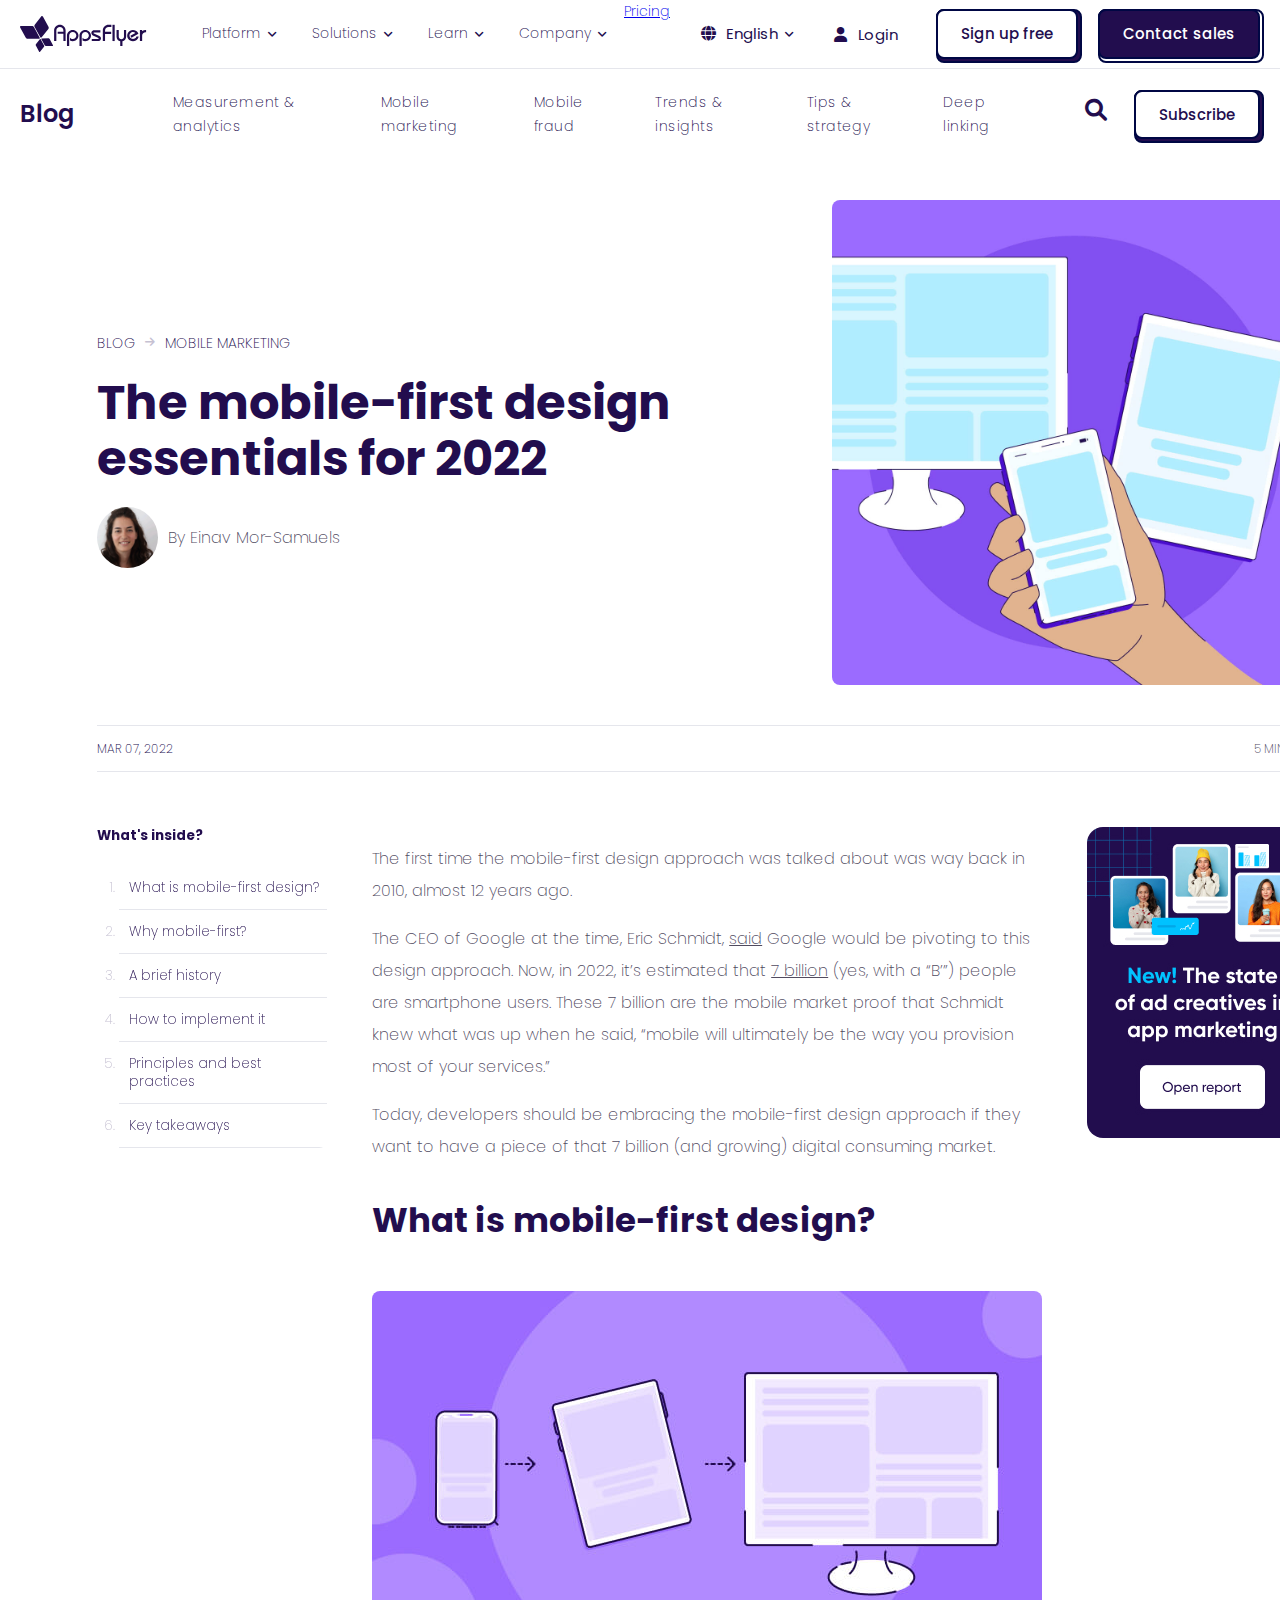
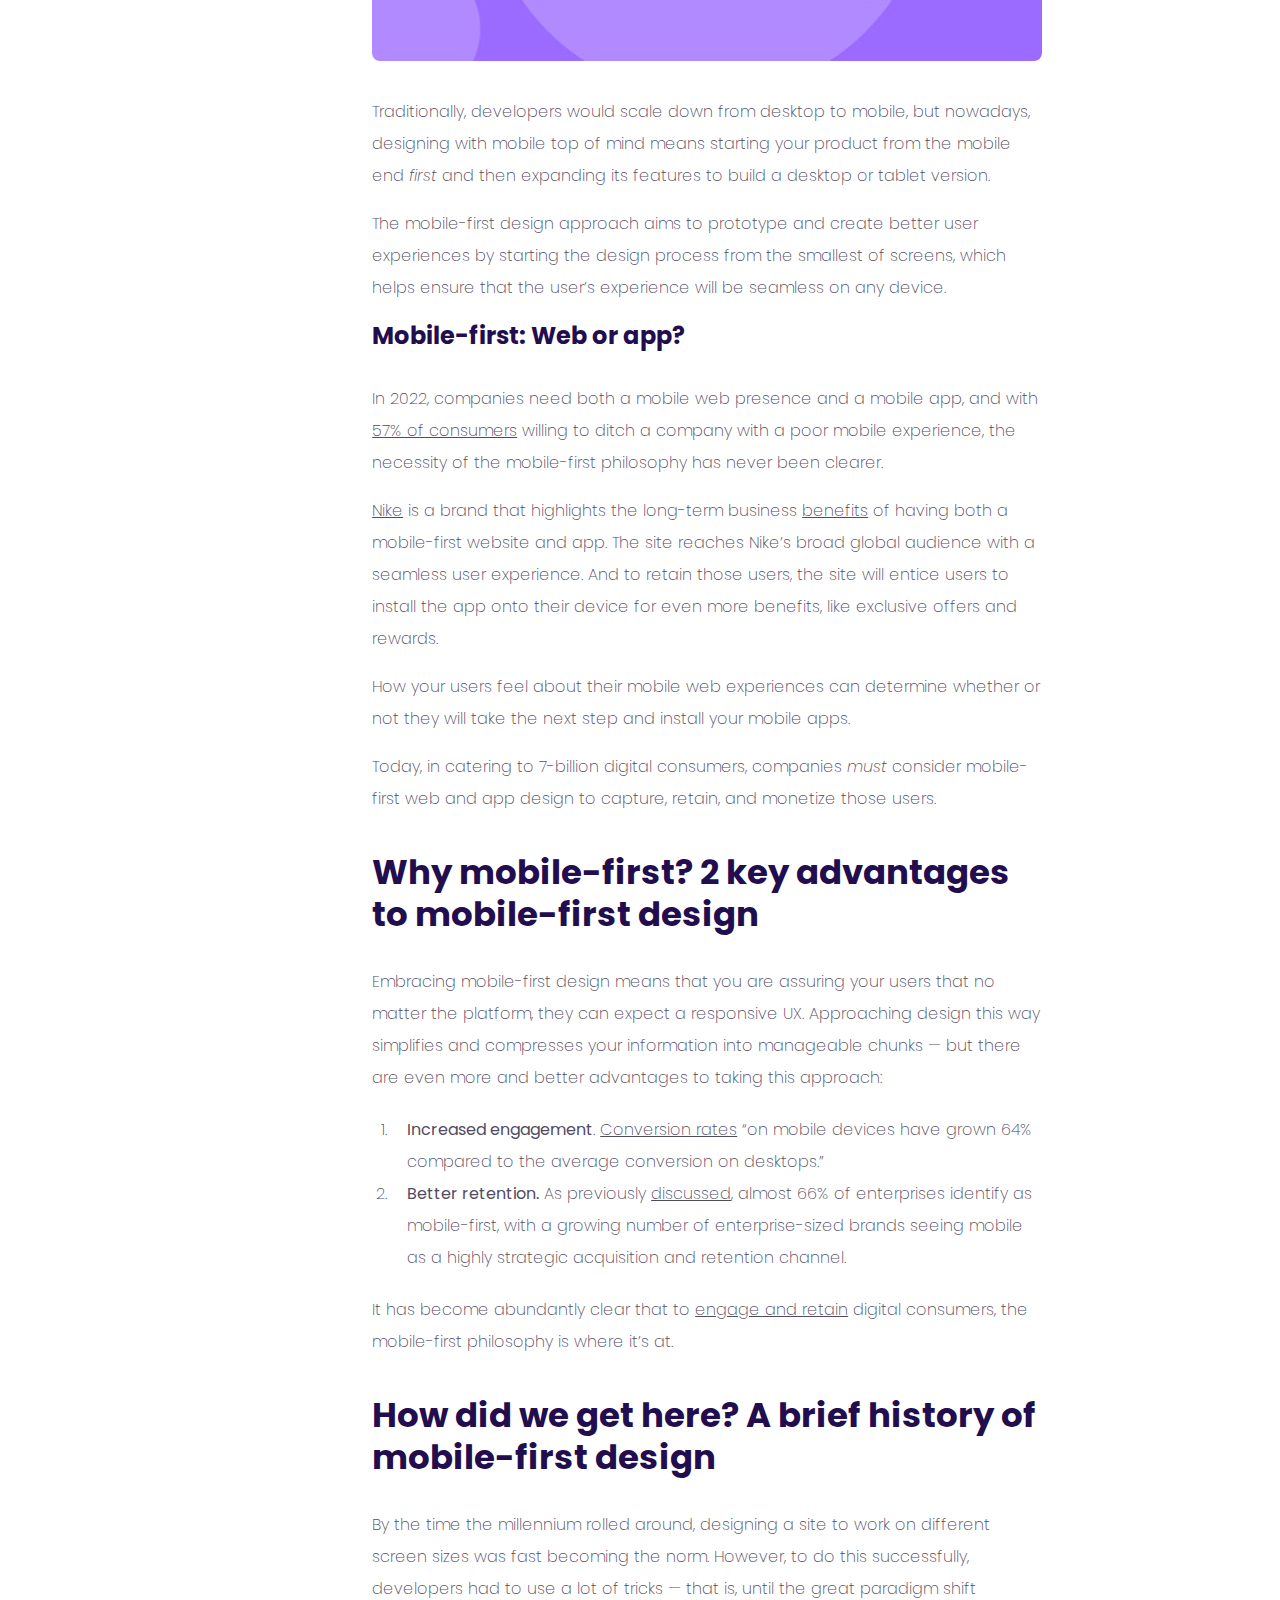
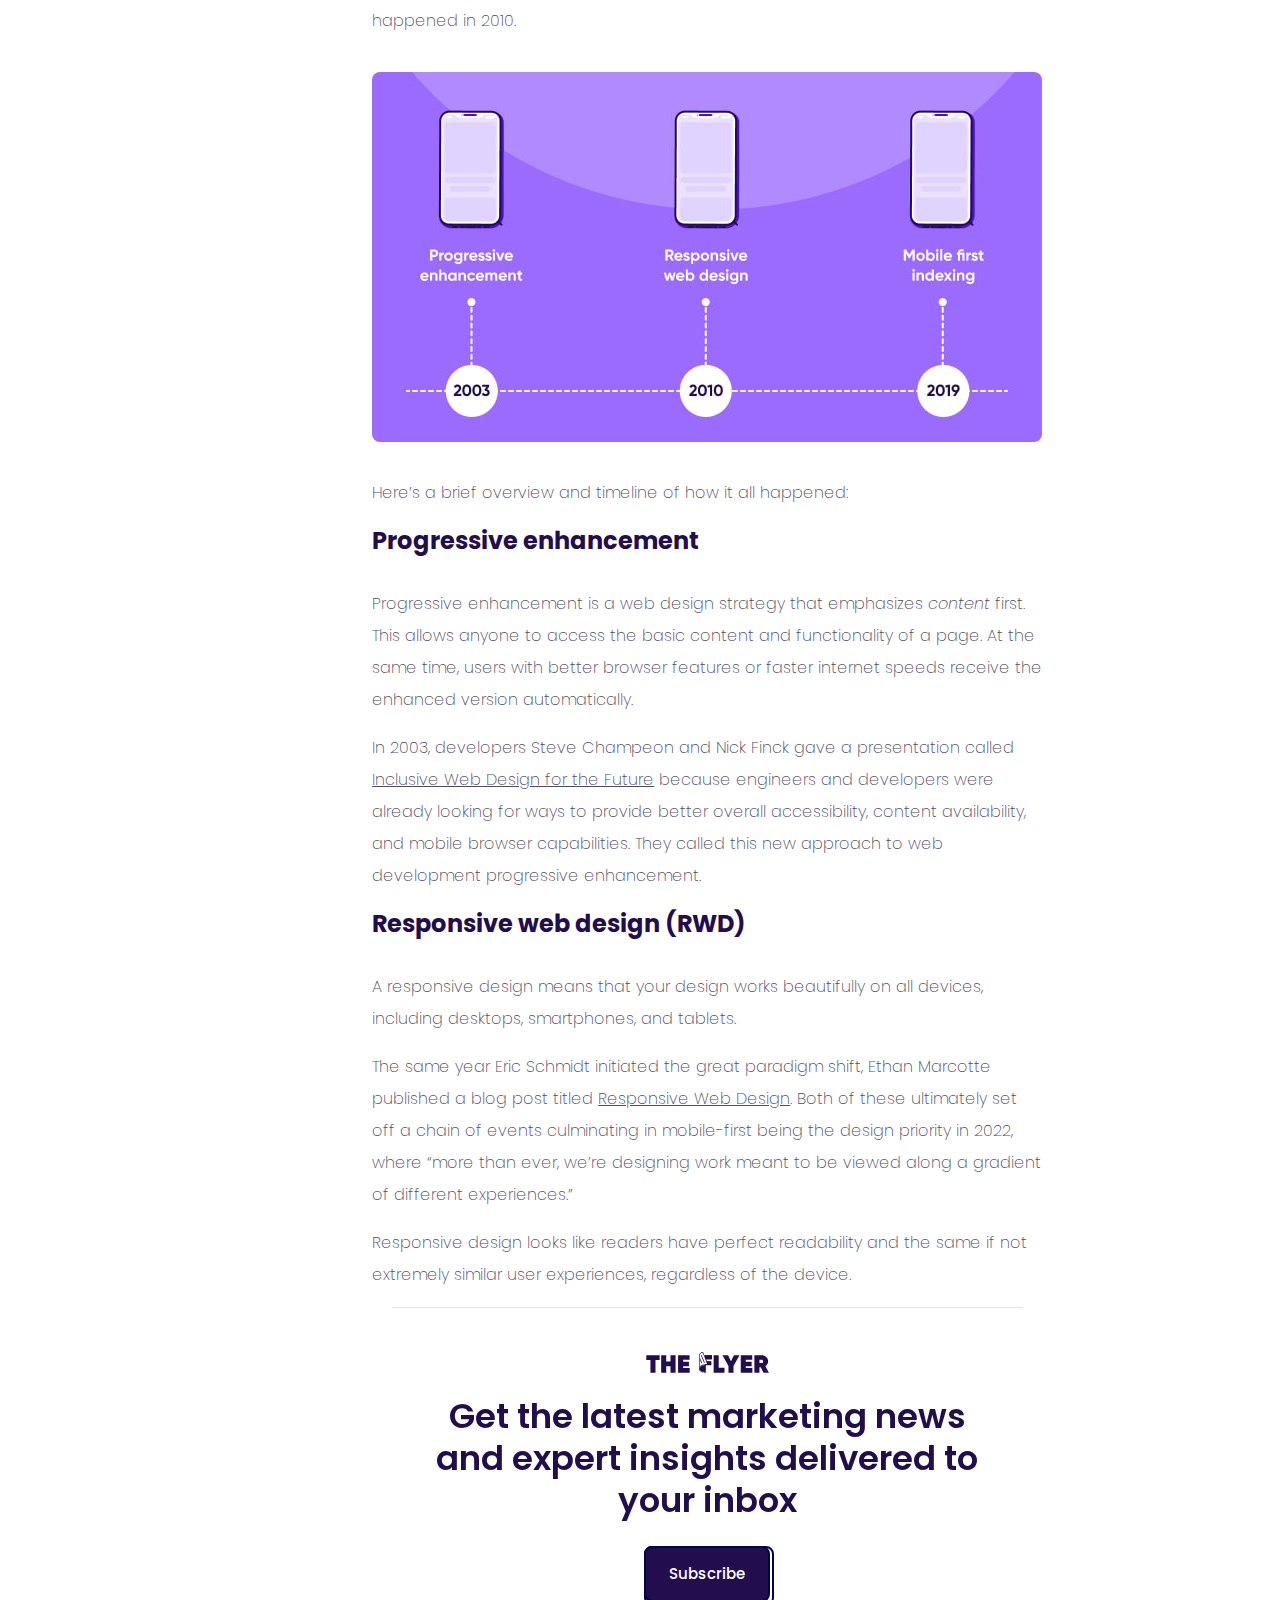
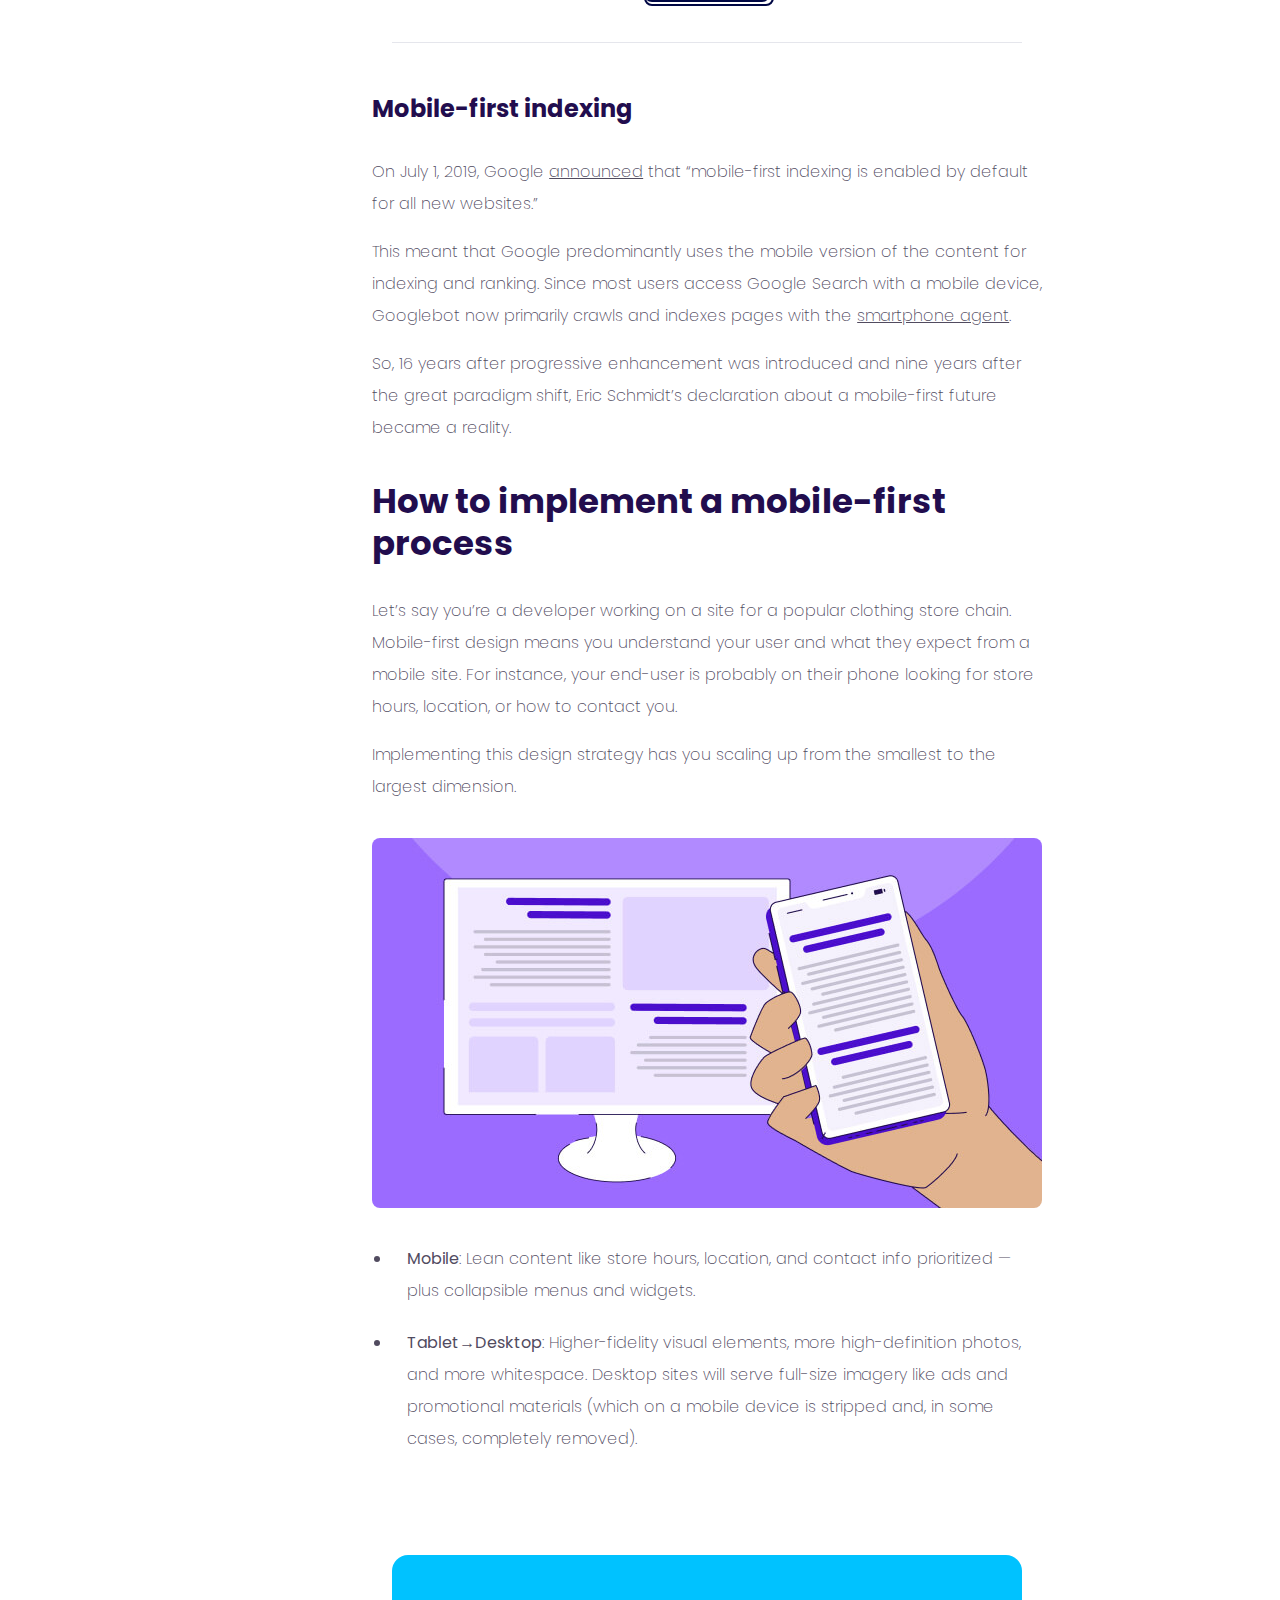
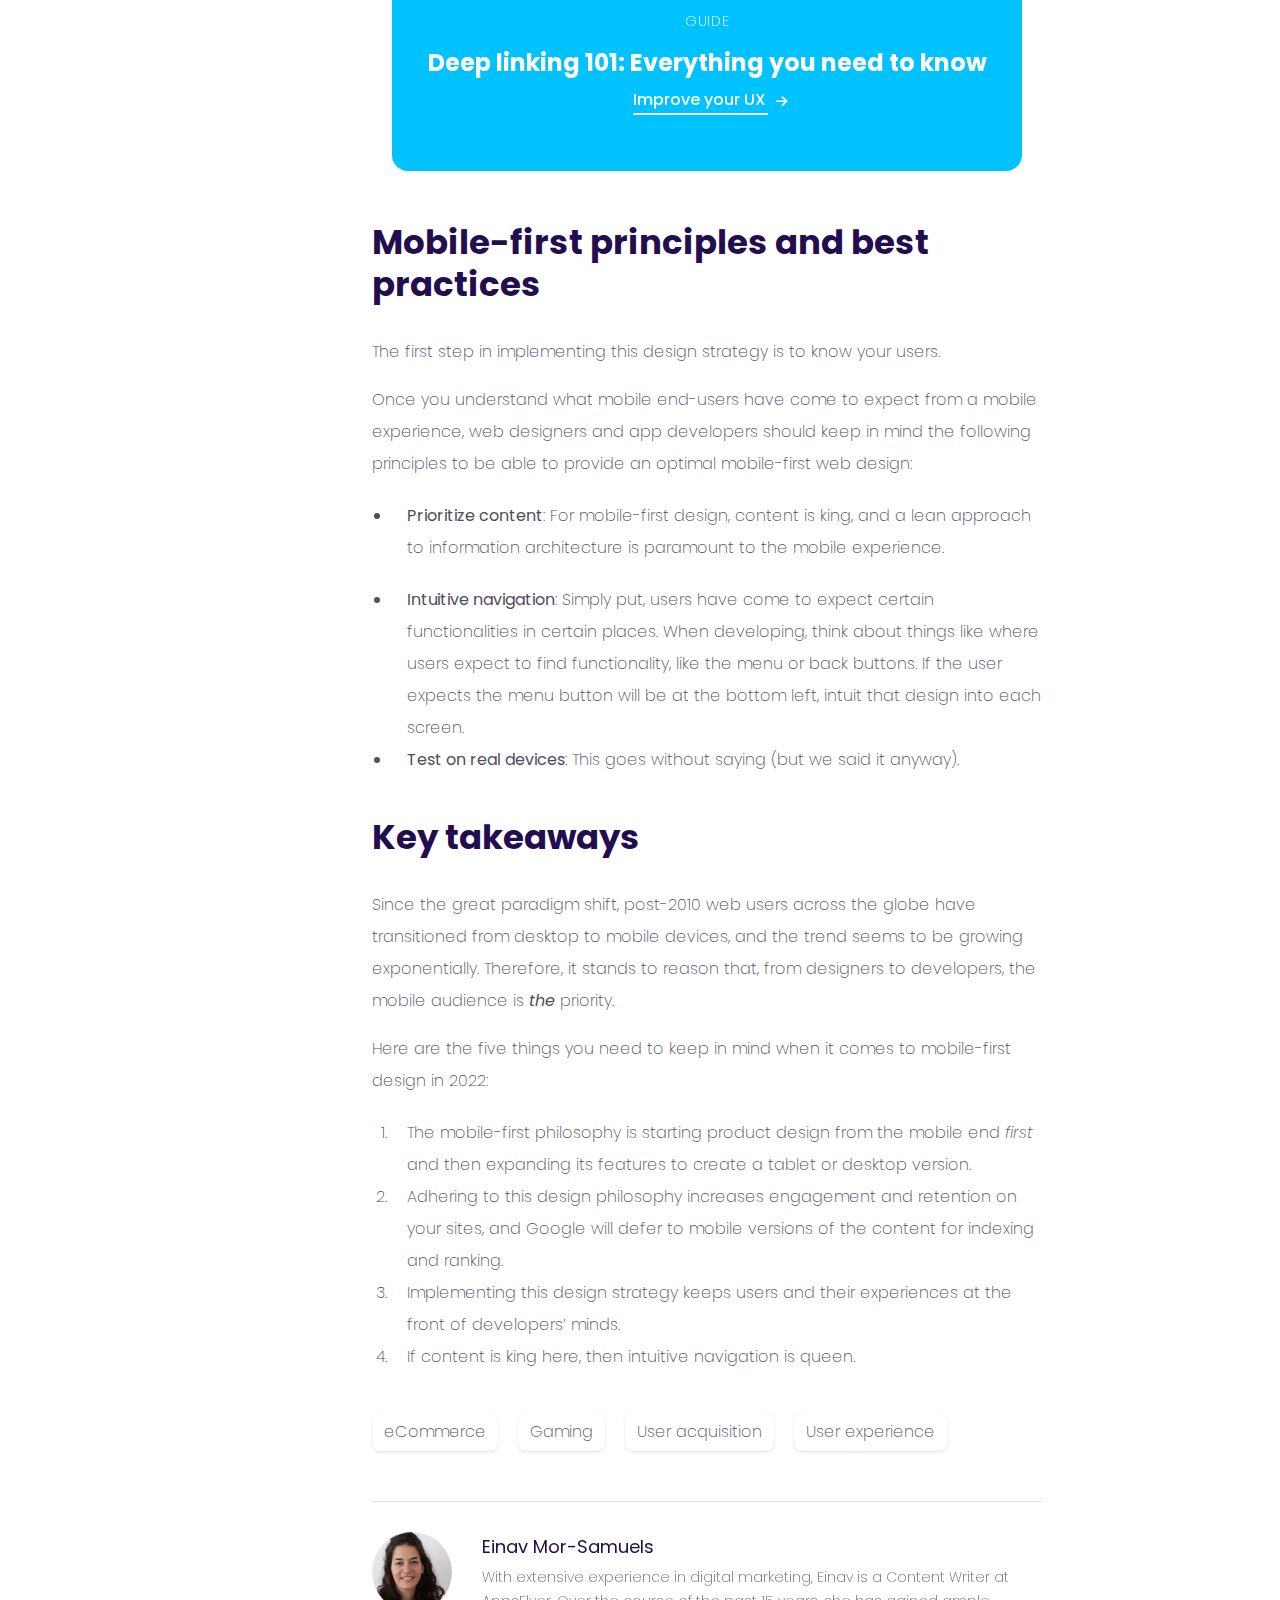
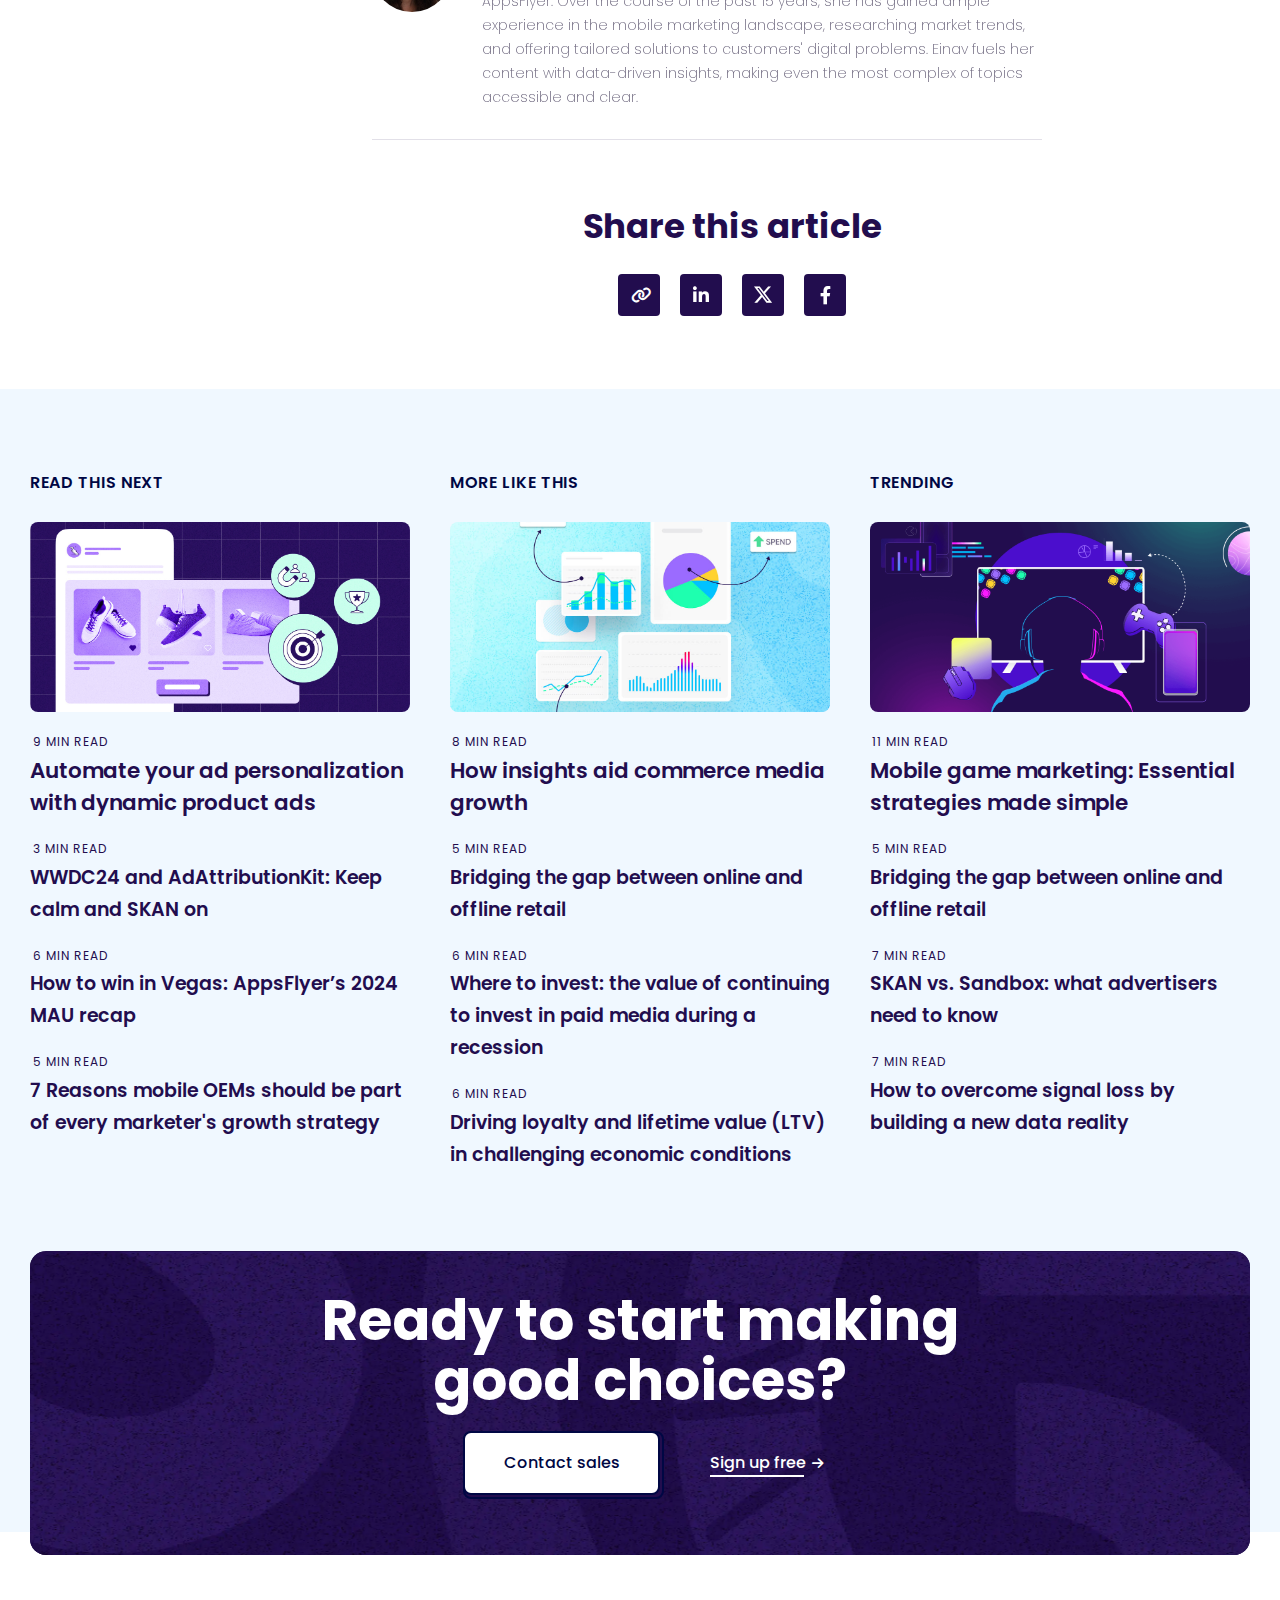
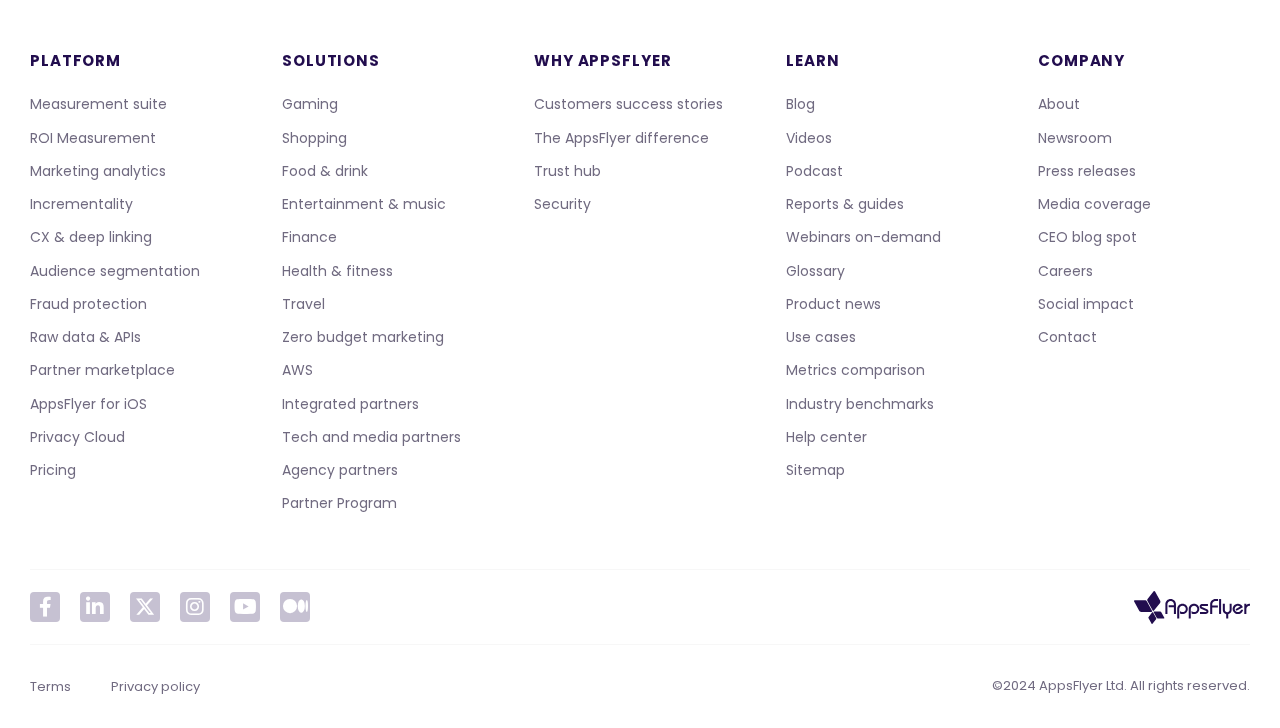
==== commit 211ccbb8: "update css responsive and test file" ====
--- a/index.html
+++ b/index.html
@@ -14,12 +14,12 @@
 </head>
 <body>
     <nav id="nav-m" class="nav-height nav_df nav-size nav-main nav-main_pfi nav_row-start nav_aitems-center z-index_777">
-        <div class="nav_df nav-size">
-            <a class="nav-logo nav_aitems-center flex_jc-sb" href="https://www.appsflyer.com"><img src="/image/logo.svg" alt="Logo"></a>
-            <div class="nav_df nav-size">
-                <ul id="nav-list" class="nav-navbar nav_df nav-size nav-main_pr flex_fd-row mr-auto lstyle-none">
+        <div class="navbar nav_df nav-size nav_aitems-center flex_fw-nowrap flex_jc-sb mr-auto ml-auto padg-l_0 padg-r_0">
+            <a class="navbar-brand" href="https://www.appsflyer.com"></a>
+            <div class="nav_df nav_aitems-center flex-bs_auto flex_fd-row padg-l_0 padg-r_0 padg-top_0">
+                <ul id="nav-list" class="nav-navbar nav_df nav-main_pr flex_fd-row mr-auto lstyle-none">
                     <li id="nav-btn" class="parent nav_df nav-main_pr">
-                        <a class="nav-menu curs-pointer">Platform</a>
+                        <a class="nav-menu dp-flex nav-main_pr nav_aitems-center z-index_778 curs-pointer">Platform</a>
                         <div id="nav-link" class=" child menuitmes nav_disp-none nav-main_pfi fd-column oflow-hidden">
                             <div class="nav-subnav nav-main_pr flex_jc-sb nav_aitems-stretch flex_fw-wrap mr-auto ml-auto">
                                 <div class="nav_df">
@@ -134,7 +134,7 @@
                         </div>
                     </li>
                     <li id="nav-btn" class="parent nav_df nav-main_pr">
-                        <a class="nav-menu curs-pointer">Solutions</a>
+                        <a class="nav-menu dp-flex nav-main_pr nav_aitems-center z-index_778 curs-pointer">Solutions</a>
                         <div id="nav-link" class="child menuitmes nav_disp-none nav-main_pfi fd-column oflow-hidden">
                             <div class="nav-subnav nav-main_pr flex_jc-sb nav_aitems-stretch flex_fw-wrap mr-auto ml-auto">
                                 <div class="nav_df">
@@ -308,7 +308,7 @@
                         </div>
                     </li>
                     <li id="nav-btn" class="parent nav_df nav-main_pr">
-                        <a class="nav-menu curs-pointer">Learn</a>
+                        <a class="nav-menu dp-flex nav-main_pr nav_aitems-center z-index_778 curs-pointer">Learn</a>
                         <div id="nav-link" class="child menuitmes nav_disp-none nav-main_pfi fd-column oflow-hidden">
                             <div class="nav-subnav nav-main_pr flex_jc-sb nav_aitems-stretch flex_fw-wrap mr-auto ml-auto">
                                 <div class="nav_df flex_fw-wrap">
@@ -420,7 +420,7 @@
                         </div>
                     </li>
                     <li id="nav-btn" class="parent nav_df nav-main_pr">
-                        <a class="nav-menu curs-pointer">Company</a>
+                        <a class="nav-menu dp-flex nav-main_pr nav_aitems-center z-index_778 curs-pointer">Company</a>
                         <div id="nav-link" class="child menuitmes nav_disp-none nav-main_pfi fd-column oflow-hidden">
                             <div class="nav-subnav nav-main_pr flex_jc-sb nav_aitems-stretch flex_fw-wrap mr-auto ml-auto">
                                 <div class="nav_df flex_fw-wrap">
@@ -560,7 +560,7 @@
         </div>
     </nav>
     <nav id="" class="sub-nav nav_df nav-main_pfi nav_aitems-center nav_row-start nav-main nav-size snav-size snav_fsize-18 color-text snav-border .z-index_776">
-        <div class="nav_df nav_aitems-center flex_fw-nowrap flex_jc-sb m-width-1440 nav-size">
+        <div class="nav_df nav_aitems-center flex_fw-nowrap flex_jc-sb nav-size">
             <span class="snav_fsize-20 nav-text-color">
                 <a class="dis_inl-block nav-text-color snav-blog" href="https://www.appsflyer.com/blog/">Blog</a>
             </span>
@@ -602,7 +602,7 @@
             </div>
         </div>
         <div class="progress-container">
-            <div class="progress-bar"></div>
+            <div class="progress-bar dp-flex"></div>
         </div>
     </nav>    
     <main class="container padg-top_130 snav_fsize-18 color-text">
@@ -1295,6 +1295,16 @@
 
             document.querySelector(".progress-bar").style.width = scrollPercentage + "%";
         }
+
+        const navbar = document.querySelector('.sub-nav');
+
+        window.addEventListener('scroll', function() {
+        if (window.scrollY > 0) {
+            navbar.classList.add('scrolled');
+        } else {
+            navbar.classList.remove('scrolled');
+        }
+        });
 </script>
 
 
--- a/main.css
+++ b/main.css
@@ -320,11 +320,6 @@
     padding-right: 20px;
 }
 
-.nav-menu {
-    padding: 22px 18px;
-    width: 100%;
-}
-
 .nav-text-color {
     color: #220d4e;
     text-decoration: none;
@@ -378,9 +373,17 @@
     font-weight: 900;
 }
 
-.container {
+.sub-nav {
+    transition: box-shadow 0.3s ease;
+}
+
+.sub-nav.scrolled {
+    box-shadow: 0 7px 10px rgba(0, 0, 0, .1);
+}
+
+/* .container {
     height: 9500px;
-}
+} */
 
 .nav_row-start {
     flex-flow: row nowrap;
@@ -429,12 +432,12 @@
     font-size: 11px;
 }
 
-#nav-list li a {
+/* #nav-list li a {
     color: inherit;
     text-decoration: none;
     line-height: 68px;
     padding: 0 18px;
-}
+} */
 
 .links {
     border-color: #e3e1e8;
@@ -945,9 +948,11 @@
 }
 
 .snav-size {
-    top: 68px;
+    top: 0;
     left: 0;
     z-index: 777777776;
+    transition: box-shadow .2s 0s cubic-bezier(0.3, 0.34, 0.85, 0.96), transform .4s 0s ease-out;
+    transform: translateY(68px);
 }
 
 .snav_fsize-18 {
@@ -1089,8 +1094,8 @@
 
 .header-img {
     max-width: 100%;
-    height: 485px; /*auto*/
-    width: 485px; /*auto*/
+    height: auto; /*auto*/
+    width: auto; /*auto*/
     border-radius: 8px;
 }
 
@@ -1394,7 +1399,7 @@
 
 .progress-bar {
     position: absolute;
-    bottom: -5px;
+    bottom: 0px;
     left: 0;
     width: 100%;
     height: 5px;
@@ -1430,7 +1435,8 @@
     left: 0;
     width: 100%;
     height: 5px;
-    background-color: #fff;
+    background-color: none;
+    transition: all ease-in-out .3s;
     z-index: 9;
 }
 
@@ -1474,6 +1480,49 @@
     text-decoration: underline;
 }
 
-.banner {
-    /* height: 303px; */
+/* .banner {
+    height: 303px;
+} */
+
+
+.navbar-brand {
+    display: inline-block;
+    padding-top: 1rem;
+    padding-bottom: 1rem;
+    margin-right: 2rem;
+    font-size: 1.6rem;
+    line-height: inherit;
+    white-space: nowrap
+}
+
+.navbar-brand {
+    z-index: 10;
+    transition: all .3s cubic-bezier(0.165, 0.84, 0.44, 1);
+    margin-right: 1.5rem;
+    background: url("data:image/svg+xml,%3Csvg width='141' height='40' viewBox='0 0 141 40' fill='none' xmlns='http://www.w3.org/2000/svg'%3E%3Cpath d='M0.179502 12.6758L6.26128 23.9633C6.68279 24.748 7.70646 25.3516 8.54948 25.3516H20.9539C21.7969 25.3516 22.1582 24.748 21.7367 23.9633L15.5947 12.6154C15.1732 11.8307 14.1495 11.2271 13.3065 11.2271H0.90209H0.841874C0.119286 11.2875 -0.242008 11.8911 0.179502 12.6758Z' fill='%23220d4e'/%3E%3Cpath d='M23.7226 25.7739L27.3958 32.4739C27.6367 32.9568 28.2388 33.319 28.7807 33.319L36.1271 33.1983C36.6088 33.1983 36.8496 32.8361 36.6088 32.3532L32.9356 25.6532C32.6948 25.1703 32.0926 24.8081 31.5507 24.8081L24.1441 24.8685C23.6624 24.9892 23.4216 25.3513 23.7226 25.7739Z' fill='%23220d4e'/%3E%3Cpath d='M23.7252 0.422526L16.3789 9.65774C15.8971 10.2613 15.8369 11.4082 16.2584 12.1929L22.4004 23.42C22.8219 24.2047 23.5445 24.3254 24.0865 23.6615L31.493 14.4262C31.9747 13.8226 32.0349 12.6758 31.6134 11.8911L25.4112 0.66397C25.1704 0.241444 24.8091 0 24.4478 0C24.2069 0 23.966 0.120722 23.7252 0.422526Z' fill='%23220d4e'/%3E%3Cpath d='M22.0377 25.8948L17.6419 31.3876C17.3409 31.7498 17.2807 32.4138 17.5817 32.8966L21.2549 39.5967C21.4957 40.0796 21.9775 40.14 22.2786 39.7174L26.6743 34.2246C26.9754 33.8624 27.0356 33.1985 26.7345 32.7156L23.0614 26.0155C22.9409 25.7741 22.7001 25.593 22.5194 25.6533C22.2786 25.6533 22.1581 25.7137 22.0377 25.8948Z' fill='%23220d4e'/%3E%3Cpath d='M105.137 9.77834H102.668V27.8262H105.137V9.77834Z' fill='%23220d4e'/%3E%3Cpath d='M58.5284 15.5127C54.9756 15.5127 52.1455 18.2893 52.1455 21.7299V33.2588H54.6143V21.7299C54.6143 19.6172 56.3606 17.8668 58.5886 17.8668C60.7563 17.8668 62.5628 19.6172 62.5628 21.7299C62.5628 23.8425 60.8166 25.593 58.5886 25.593C57.3843 25.593 56.2402 25.0497 55.5176 24.2047V27.2227C56.4208 27.7056 57.4445 27.947 58.5284 27.947C62.0811 27.947 64.9112 25.1704 64.9112 21.7299C64.9112 18.2893 62.0811 15.5127 58.5284 15.5127Z' fill='%23220d4e'/%3E%3Cpath d='M72.4376 15.5127C68.8848 15.5127 66.0547 18.2893 66.0547 21.7299V33.2588H68.5235V21.7299C68.5235 19.6172 70.2698 17.8668 72.4978 17.8668C74.6655 17.8668 76.472 19.6172 76.472 21.7299C76.472 23.8425 74.7257 25.593 72.4978 25.593C71.2935 25.593 70.1494 25.0497 69.4268 24.2047V27.2227C70.33 27.7056 71.3537 27.947 72.4376 27.947C75.9903 27.947 78.8204 25.1704 78.8204 21.7299C78.8204 18.2893 75.9301 15.5127 72.4376 15.5127Z' fill='%23220d4e'/%3E%3Cpath d='M44.2579 9.77847C40.7051 9.77847 37.875 12.5551 37.875 15.9956V27.8264H40.3438V16.056C40.3438 13.9434 42.0901 12.2533 44.2579 12.2533C46.4256 12.2533 48.1719 13.9434 48.1719 16.056V17.3839H41.8492V19.7984H48.1719V27.8867H50.6407V16.056C50.6407 12.5551 47.7504 9.77847 44.2579 9.77847Z' fill='%23220d4e'/%3E%3Cpath d='M94.4181 16.056C94.4181 13.9433 96.1643 12.2532 98.3321 12.2532H101.463V9.83881H98.3321C94.7794 9.83881 91.9492 12.6154 91.9492 16.056V27.8867H94.4181V20.0398H101.222V17.6254H94.4181V16.056Z' fill='%23220d4e'/%3E%3Cpath d='M115.432 15.5731V23.1182C115.372 24.6272 114.107 25.8344 112.542 25.8344C110.976 25.8344 109.712 24.6272 109.651 23.1182V15.5731H107.183V23.1182C107.183 25.5326 108.929 27.5849 111.277 28.1282V33.2588H113.746V28.1282C116.095 27.5849 117.841 25.593 117.841 23.1182V15.5731H115.432Z' fill='%23220d4e'/%3E%3Cpath d='M129.283 22.6957C129.042 23.6615 128.379 24.5065 127.416 25.0498C125.549 26.1363 123.141 25.4723 122.057 23.6615C120.973 21.8506 121.635 19.4966 123.502 18.4101C125.007 17.565 126.874 17.8065 128.078 18.893L122.538 22.0317L123.743 24.084L131.45 19.738C131.33 19.3758 131.149 19.0137 130.969 18.6515C129.222 15.6938 125.308 14.6677 122.237 16.3578C119.166 18.1083 118.143 21.911 119.889 24.8687C121.635 27.8264 125.549 28.8525 128.62 27.1624C130.366 26.1966 131.45 24.5065 131.751 22.6957H129.283Z' fill='%23220d4e'/%3E%3Cpath d='M139.52 15.5128C138.014 15.5128 136.689 15.9956 135.606 16.8407V15.5731H133.137V27.8867H135.606V21.7299C135.606 19.6173 137.352 17.9272 139.52 17.9272H140.001V15.5128H139.52Z' fill='%23220d4e'/%3E%3Cpath d='M88.1547 22.1524L82.0127 19.3758C81.7116 19.2551 81.5912 18.8929 81.7116 18.5911C81.832 18.3497 82.0127 18.229 82.2535 18.229H89.2386V15.8145H82.2535C81.1095 15.8145 79.9654 16.4785 79.4836 17.565C78.761 19.074 79.4234 20.8245 80.9288 21.5488L87.0708 24.3254C87.3719 24.4461 87.4923 24.8083 87.3719 25.1101C87.2514 25.3516 87.0708 25.4723 86.8299 25.4723H79.6643V27.8867H86.8299C87.974 27.8867 89.1181 27.2227 89.5999 26.1362C90.3827 24.6272 89.7203 22.8768 88.1547 22.1524Z' fill='%23220d4e'/%3E%3C/svg%3E%0A") no-repeat left center/127px 40px;
+    width: 140px;
+    height: 40px;
+    color: #220d4e;
+}
+
+@media (min-width: 1025px) {
+    .navbar {
+        max-width: 1440px;
+    }
+
+    .mr-auto {
+        margin-right: auto !important;
+    }
+    .nav-menu {
+        padding: 22px 6px !important;
+    }
+
+}
+
+@media only screen and (min-width:1025px) and (min-width:1200px) {
+
+    .nav-menu {
+        padding: 22px 18px !important;
+        width: 100%;
+    }
 }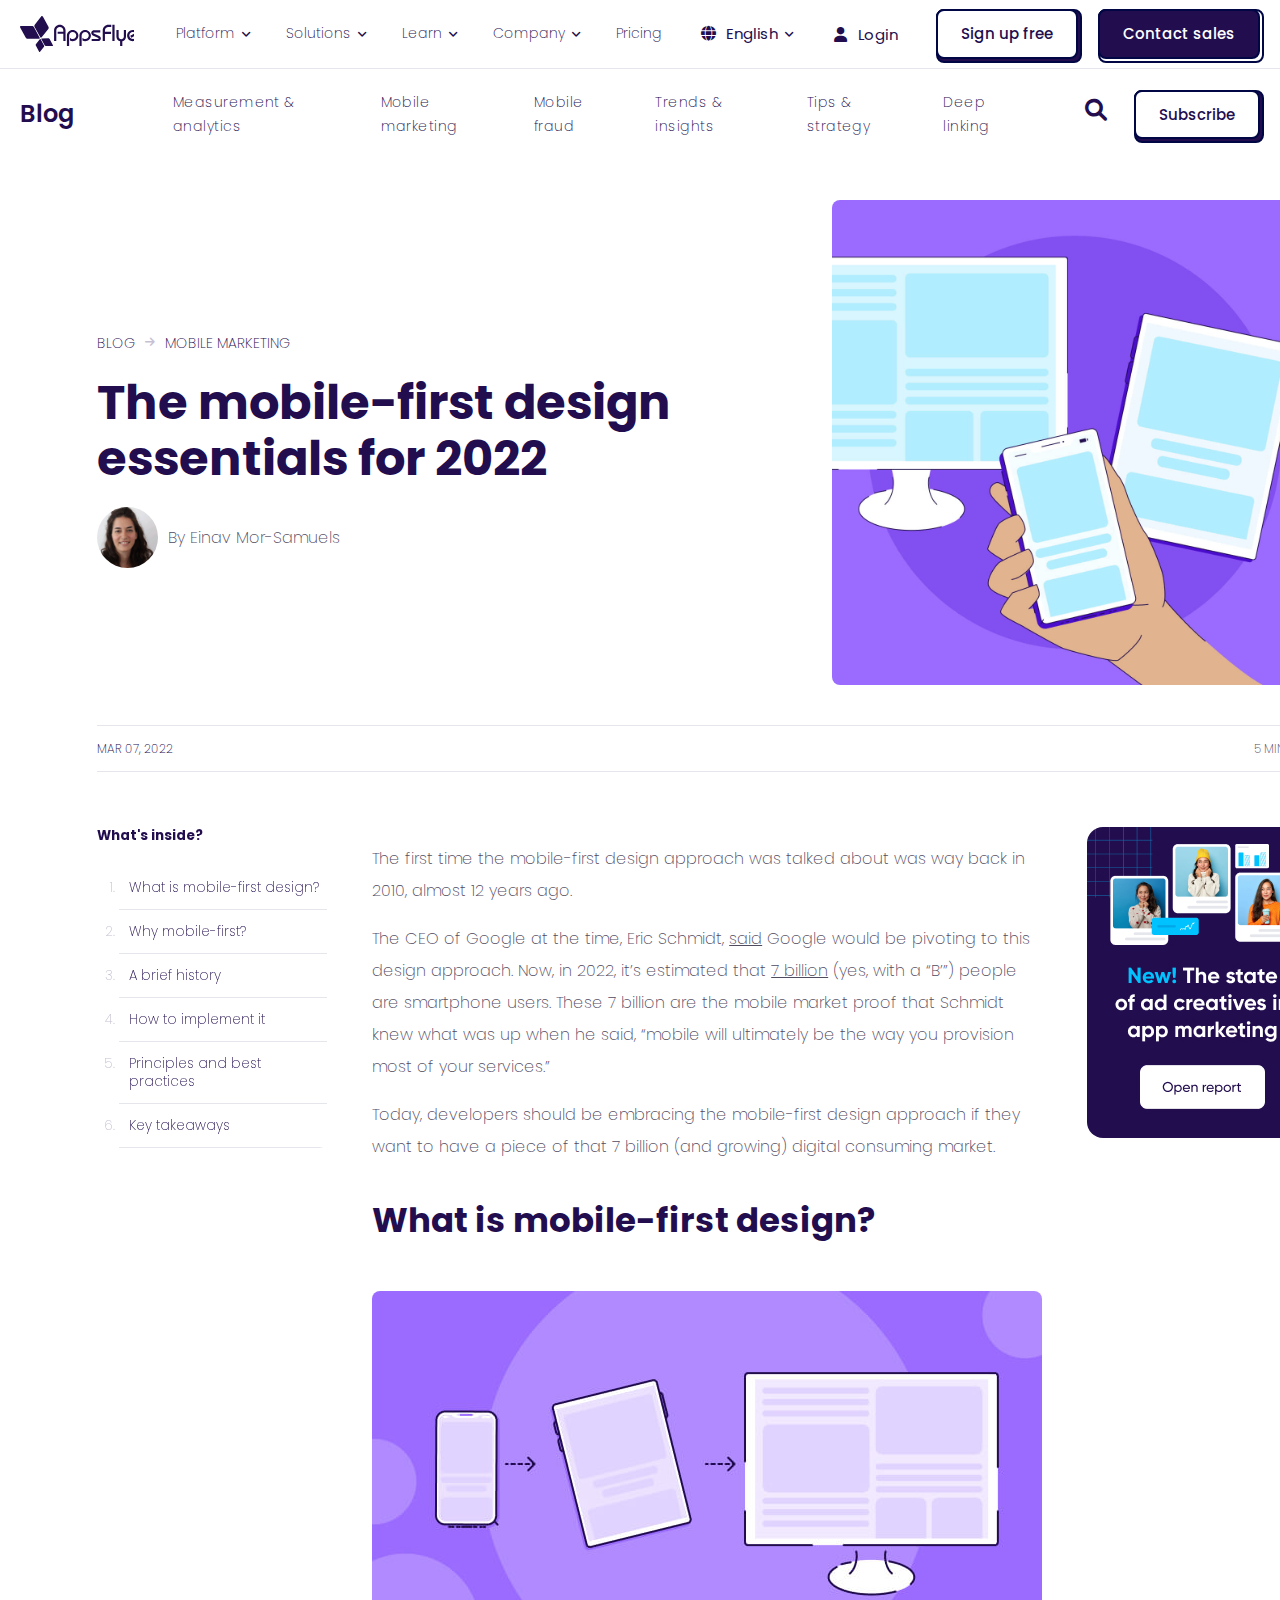
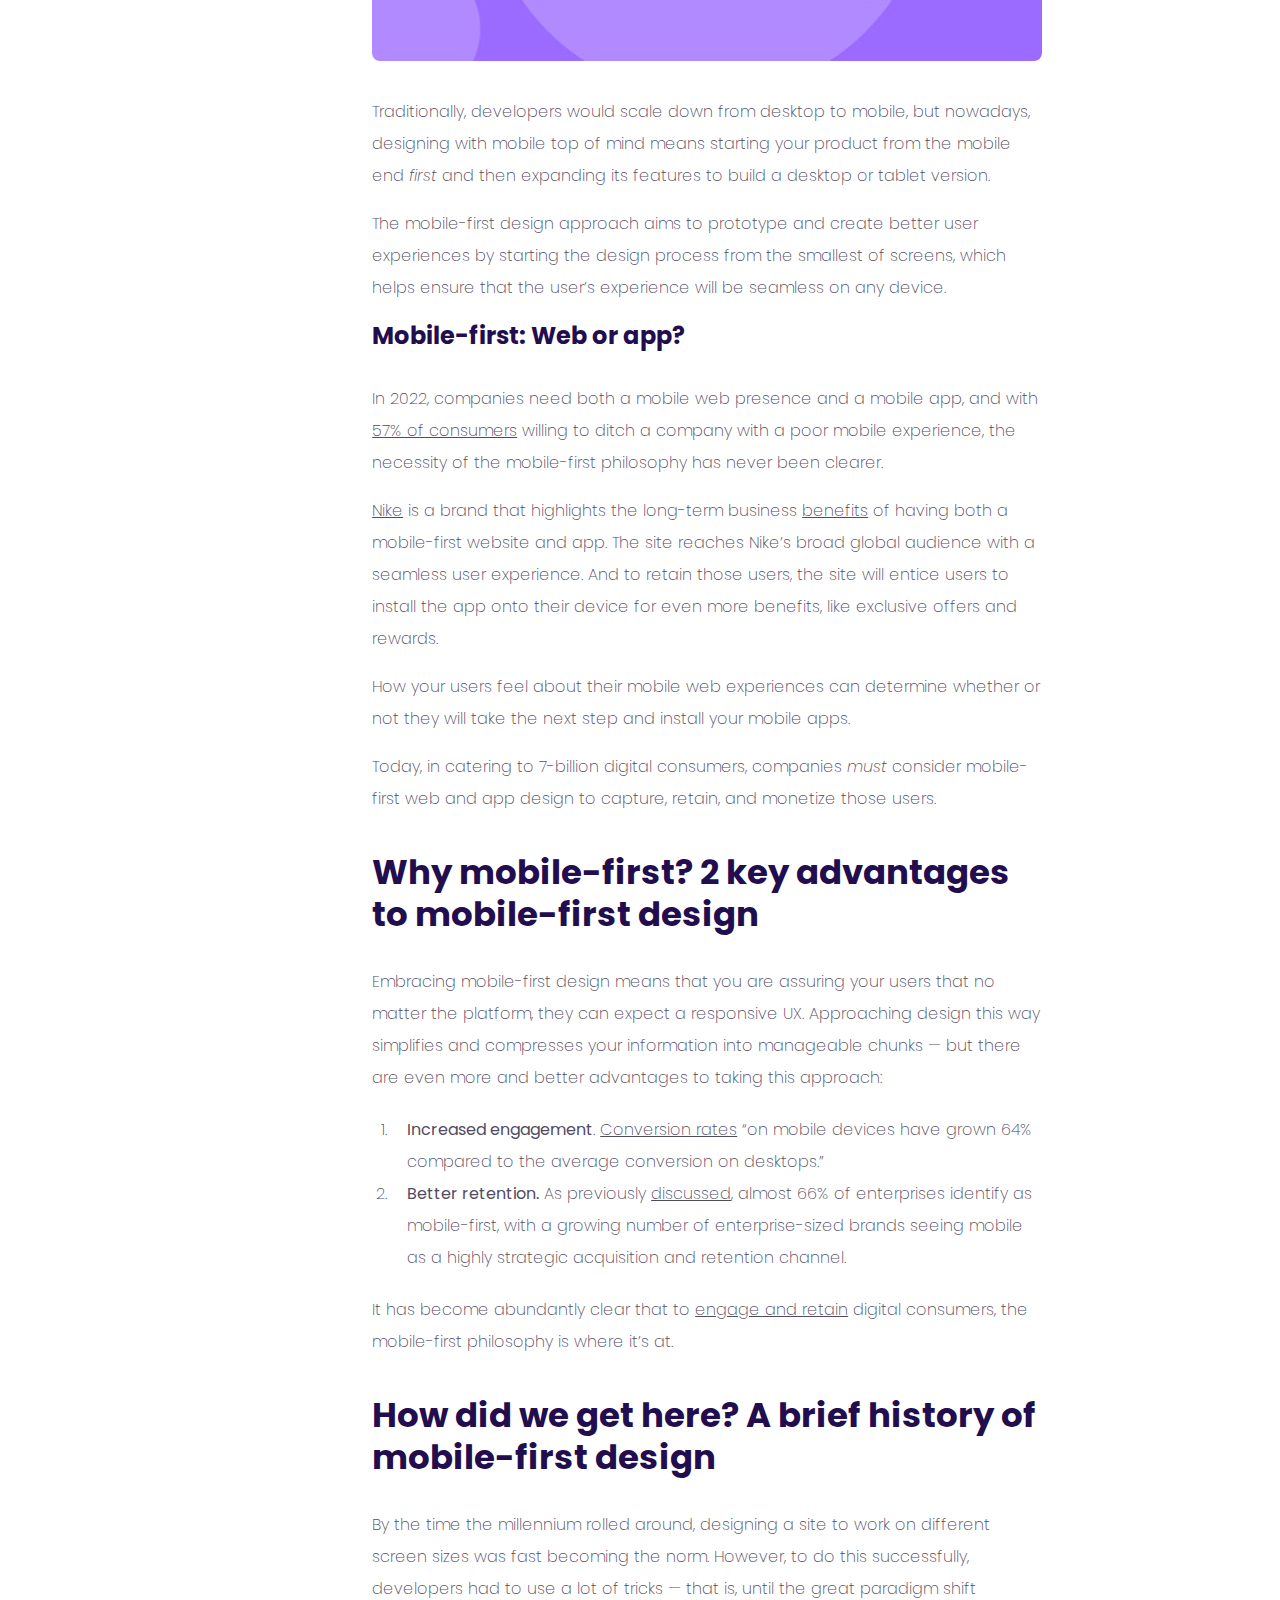
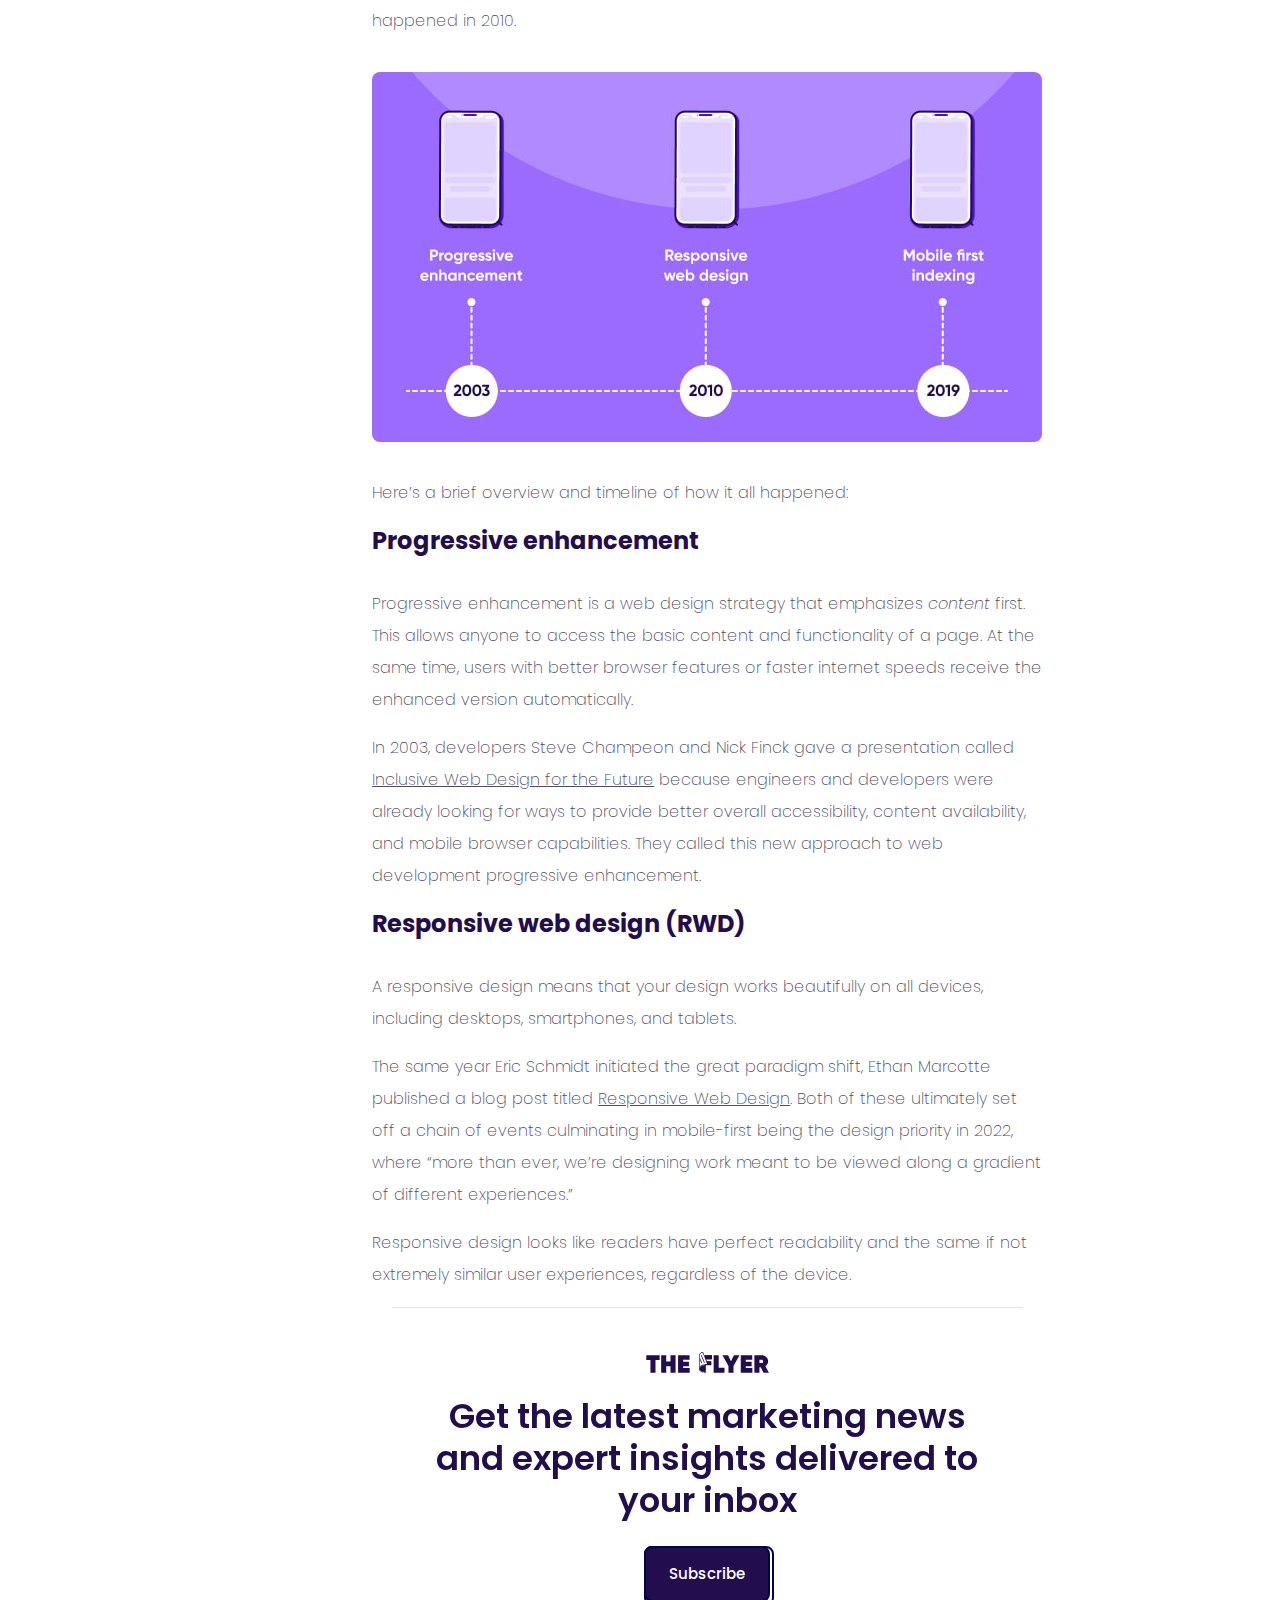
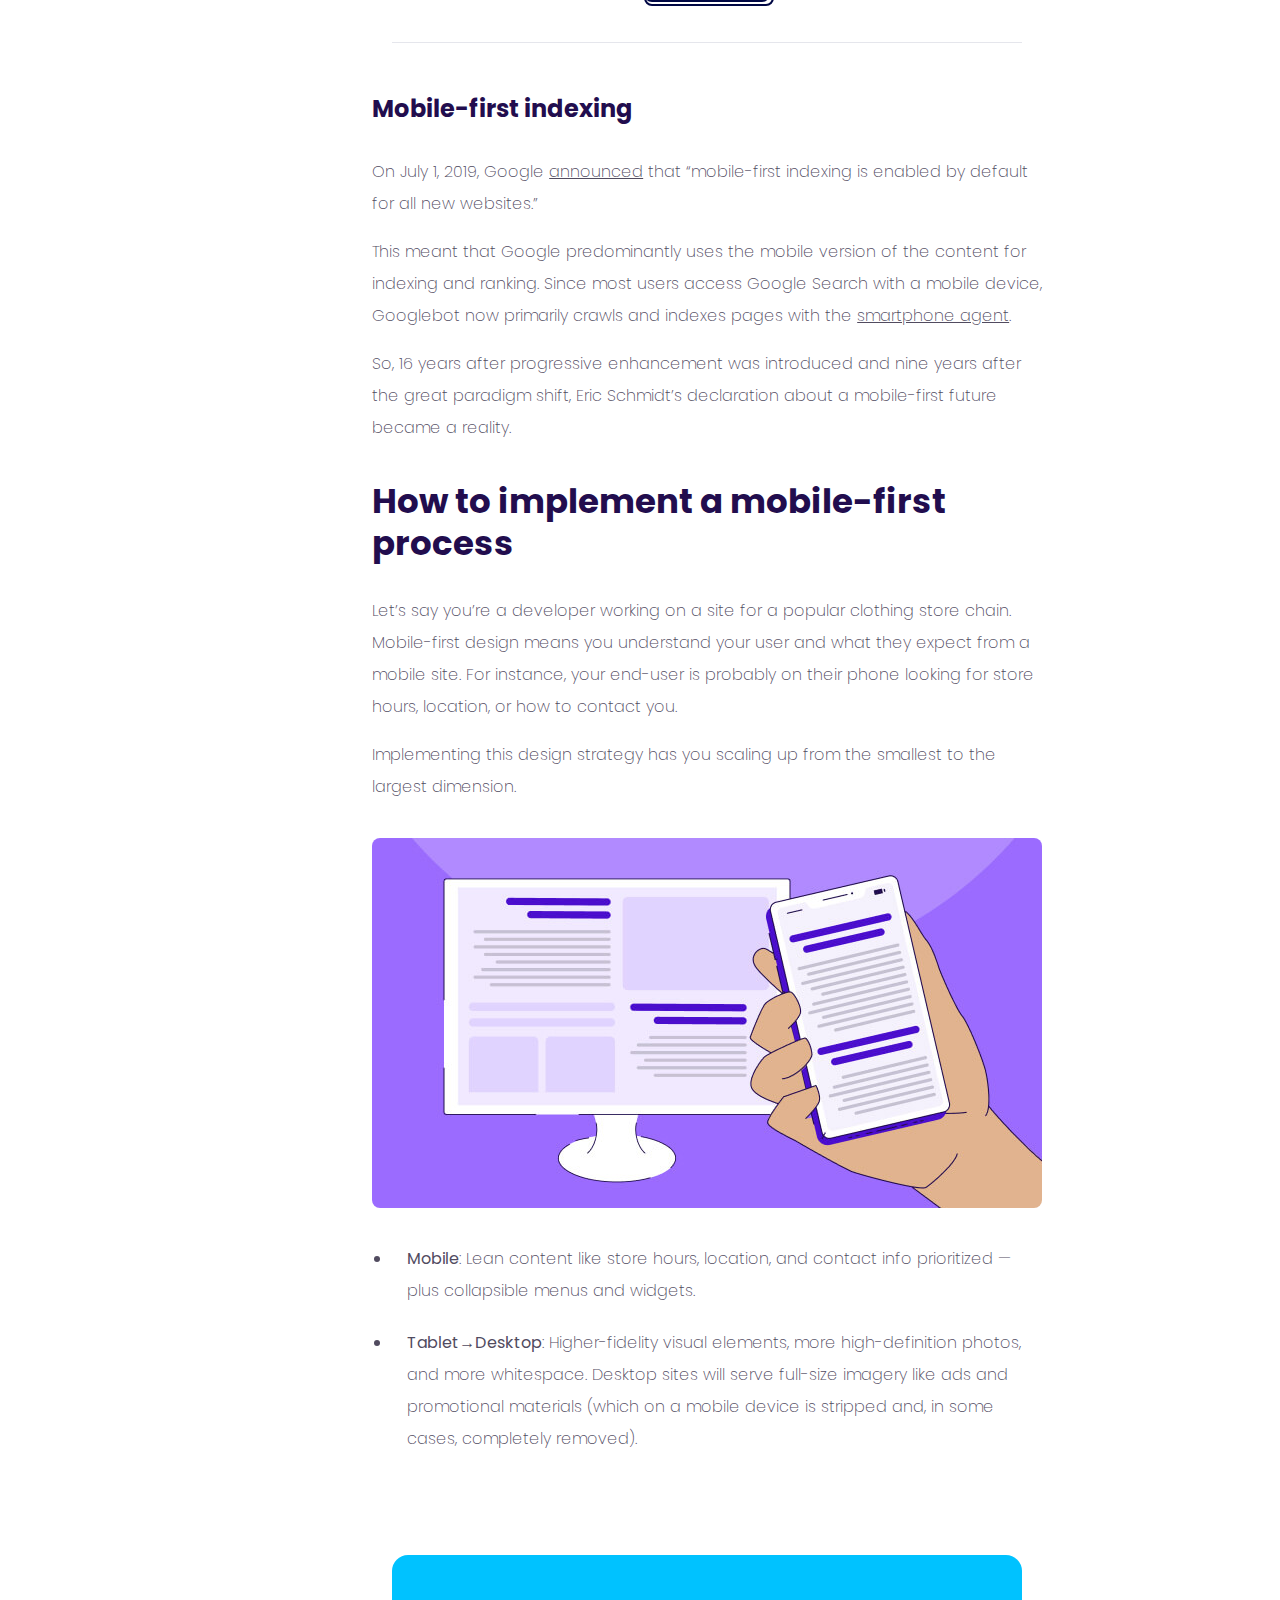
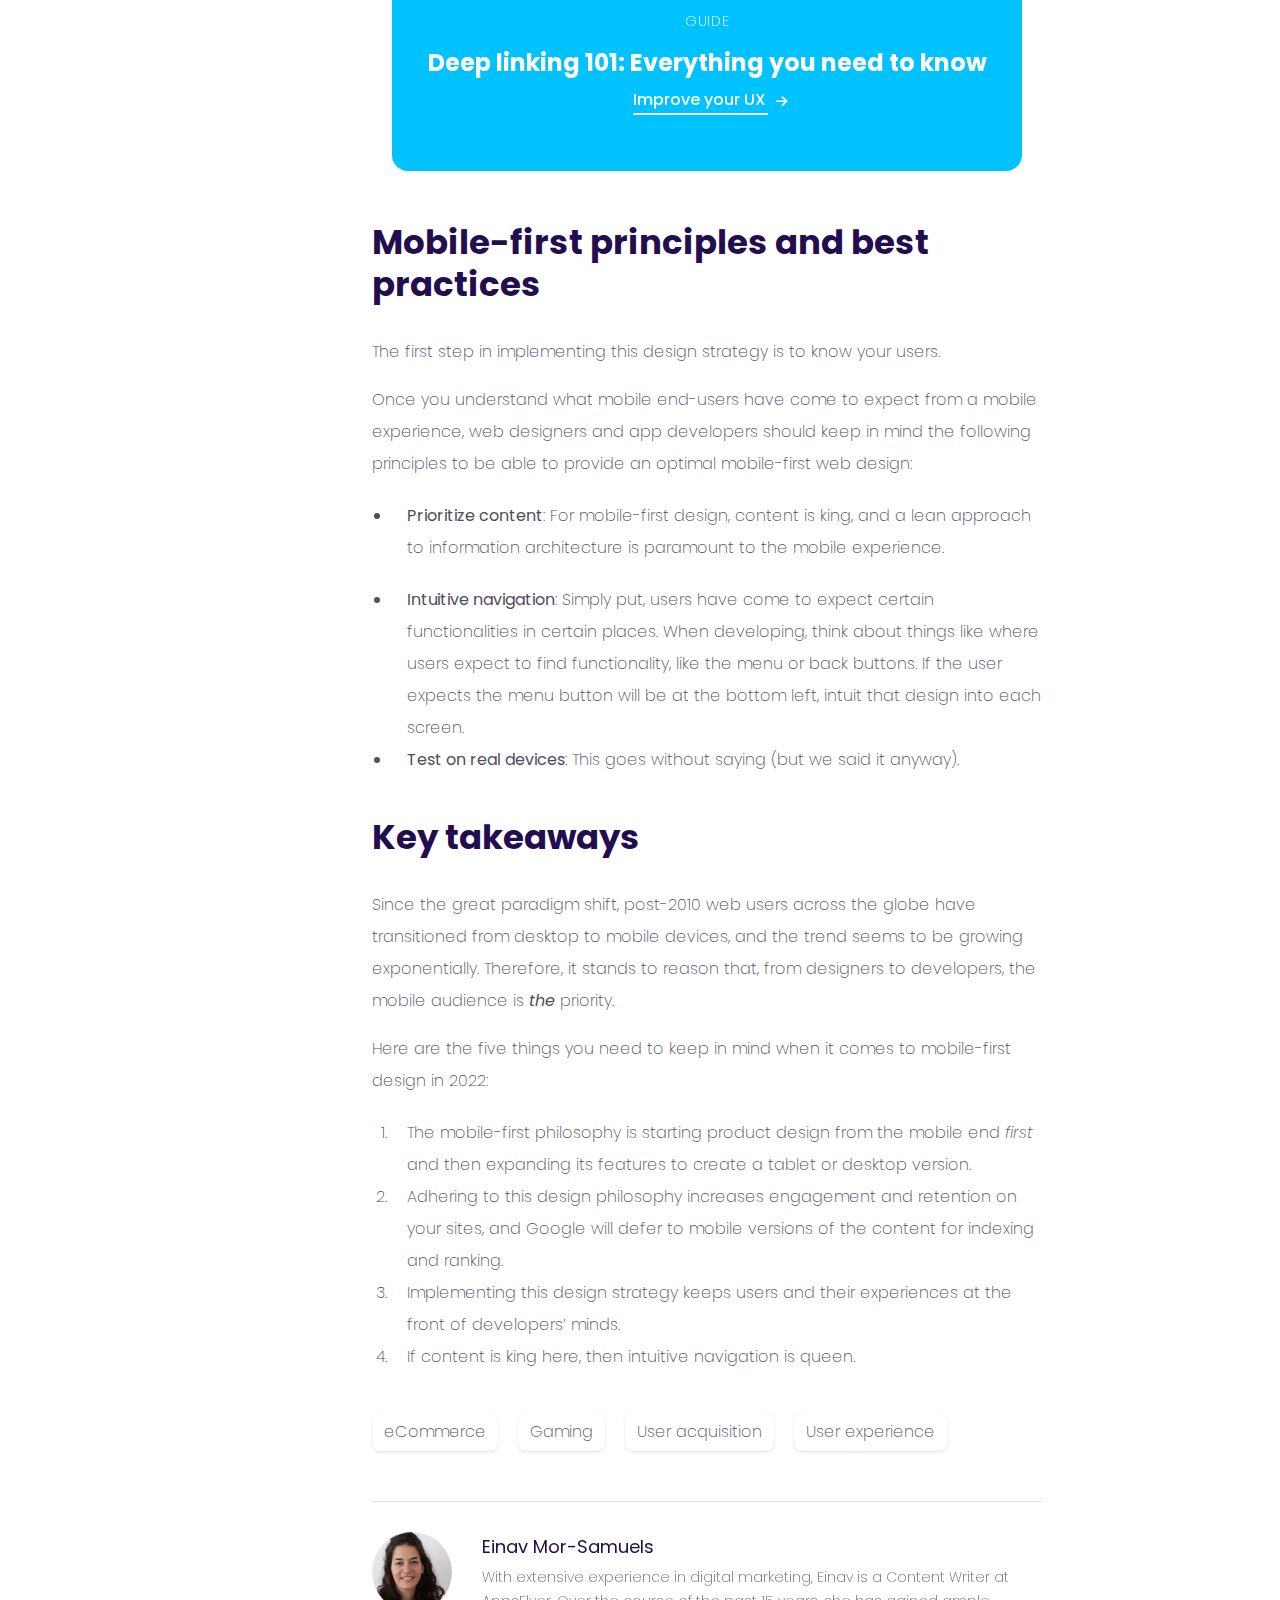
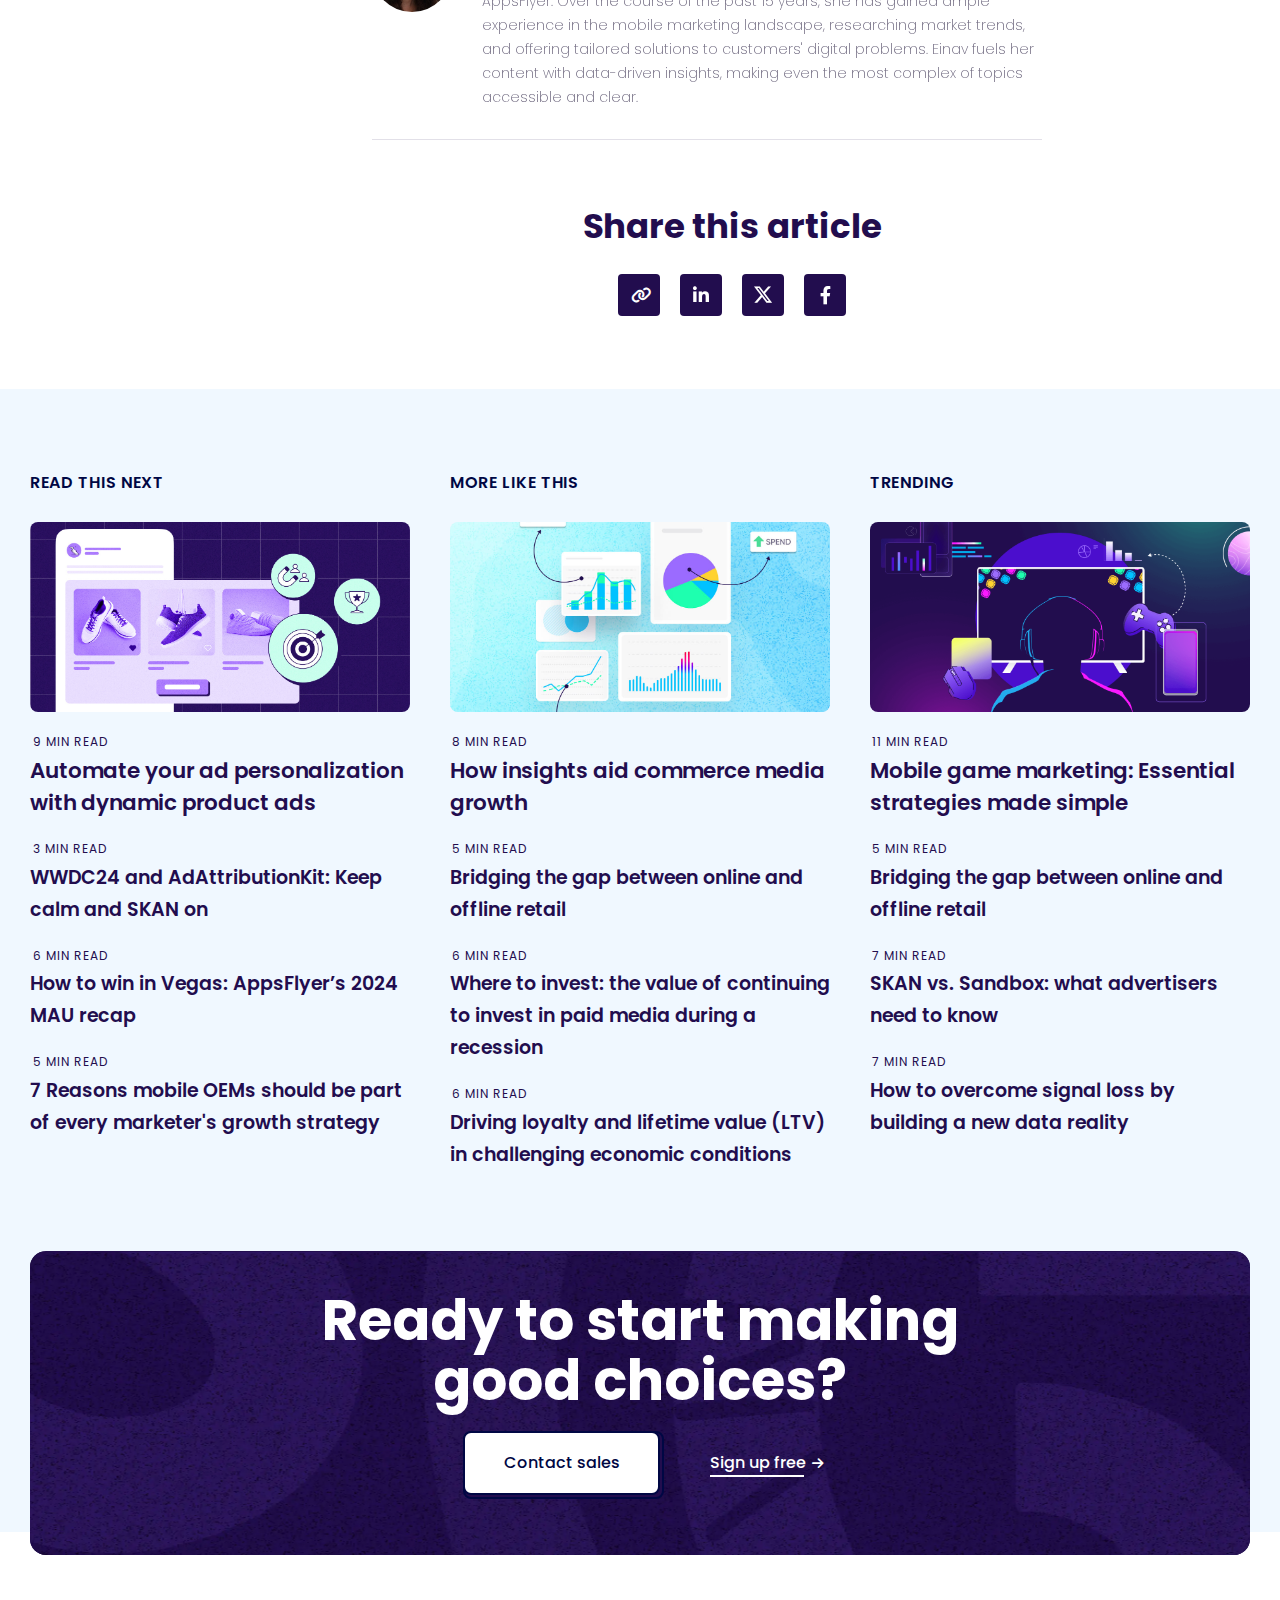
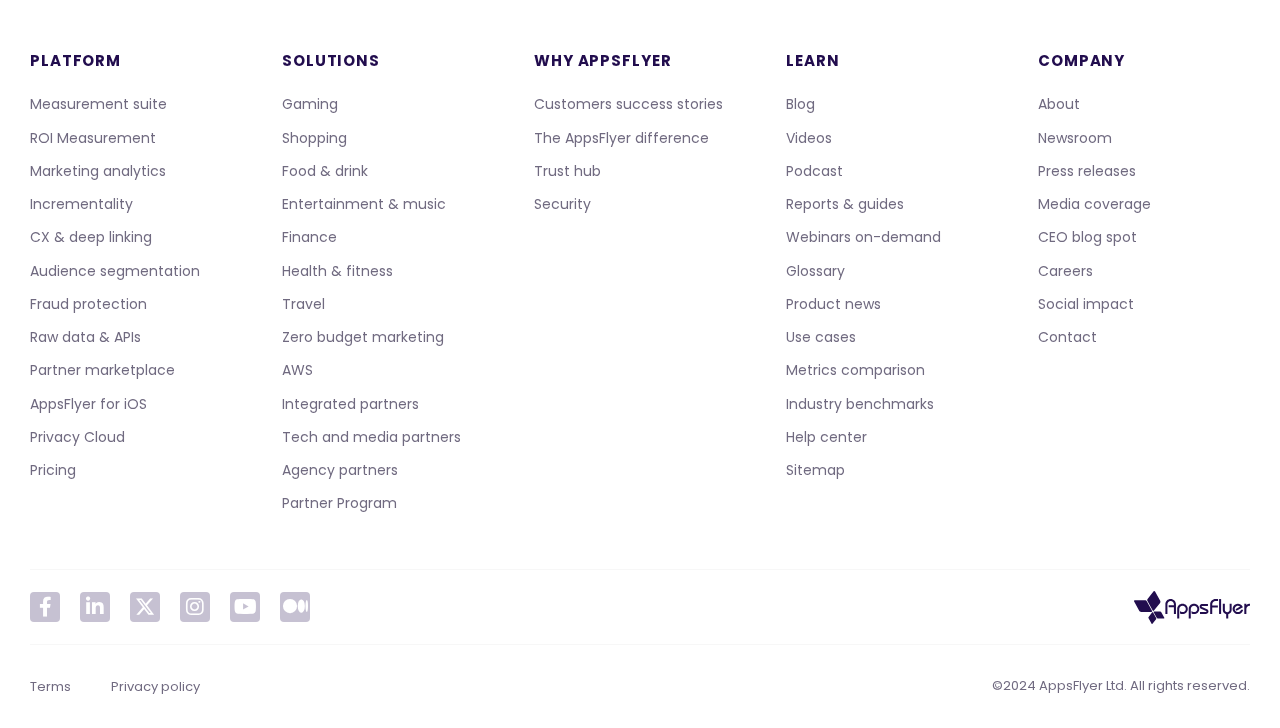
==== commit 880e8a70: "Additional minor updates" ====
--- a/index.html
+++ b/index.html
@@ -500,7 +500,7 @@
                         </div>
                     </li>
                     <li id="nav-btn" class="parent nav_df nav-main_pr">
-                        <a class="single-nav" href="https://www.appsflyer.com/pricing/">Pricing</a>
+                        <a class="single-nav dp-block nav-main_pr" href="https://www.appsflyer.com/pricing/">Pricing</a>
                     </li>
                 </ul>
                 <div class="nav_df nav_aitems-center flex_fd-row mb-0 mr-0 mt-0 ml-auto">
--- a/main.css
+++ b/main.css
@@ -432,12 +432,10 @@
     font-size: 11px;
 }
 
-/* #nav-list li a {
+#nav-list li a {
     color: inherit;
     text-decoration: none;
-    line-height: 68px;
-    padding: 0 18px;
-} */
+}
 
 .links {
     border-color: #e3e1e8;
@@ -1513,7 +1511,7 @@
     .mr-auto {
         margin-right: auto !important;
     }
-    .nav-menu {
+    .nav-menu, .single-nav {
         padding: 22px 6px !important;
     }
 
@@ -1521,7 +1519,7 @@
 
 @media only screen and (min-width:1025px) and (min-width:1200px) {
 
-    .nav-menu {
+    .nav-menu, .single-nav {
         padding: 22px 18px !important;
         width: 100%;
     }
